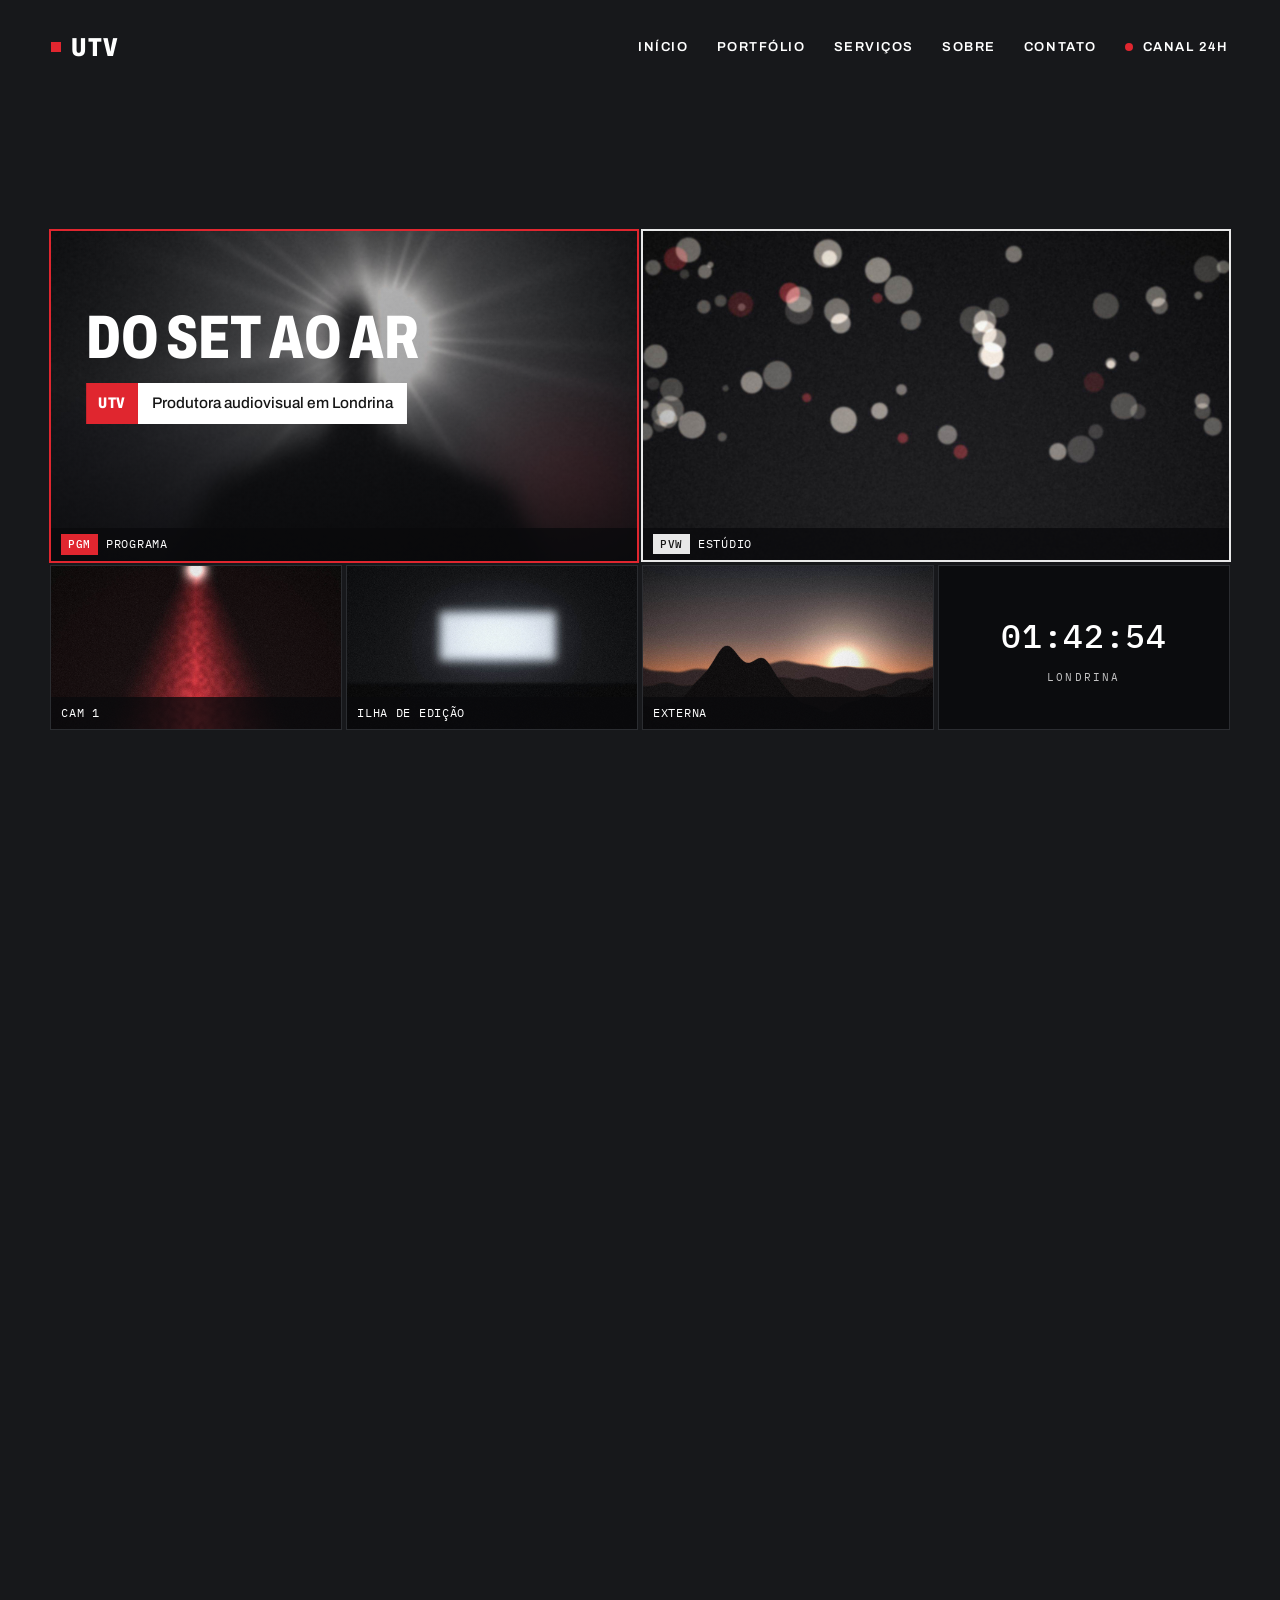
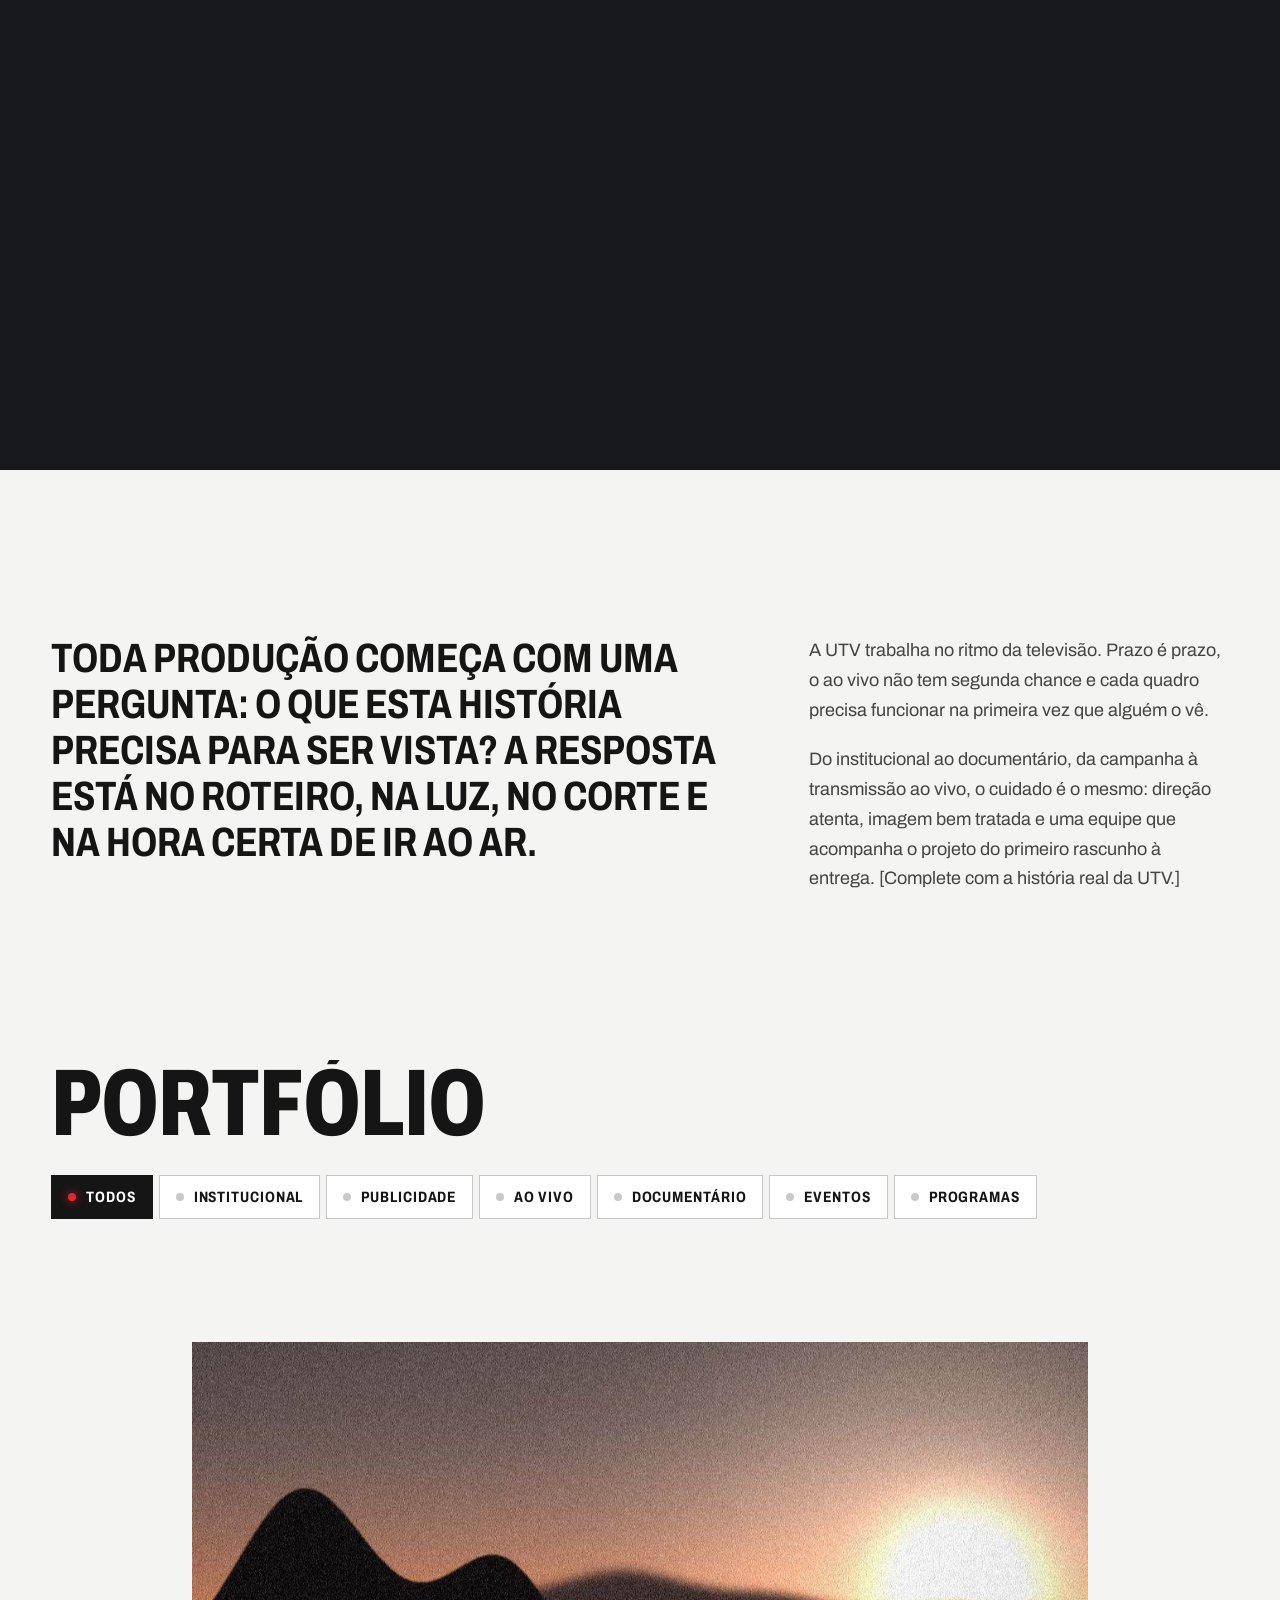
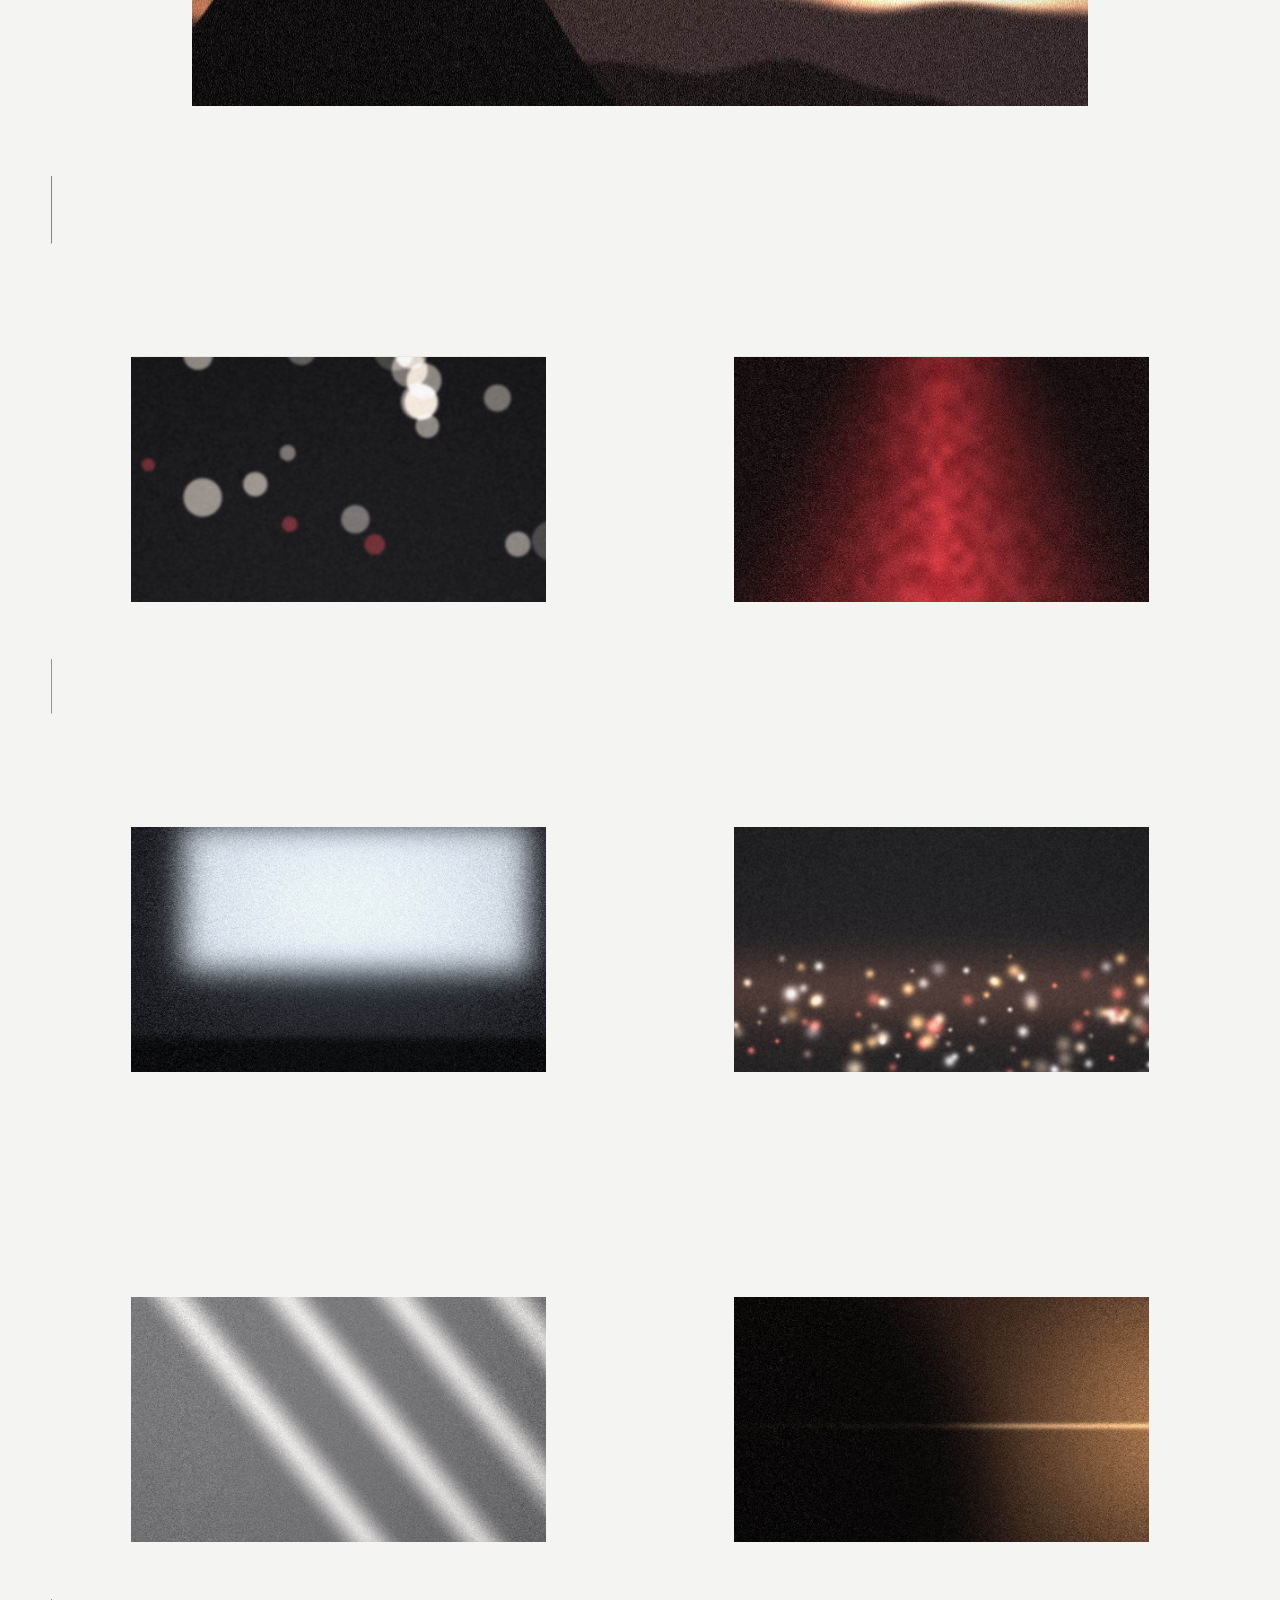
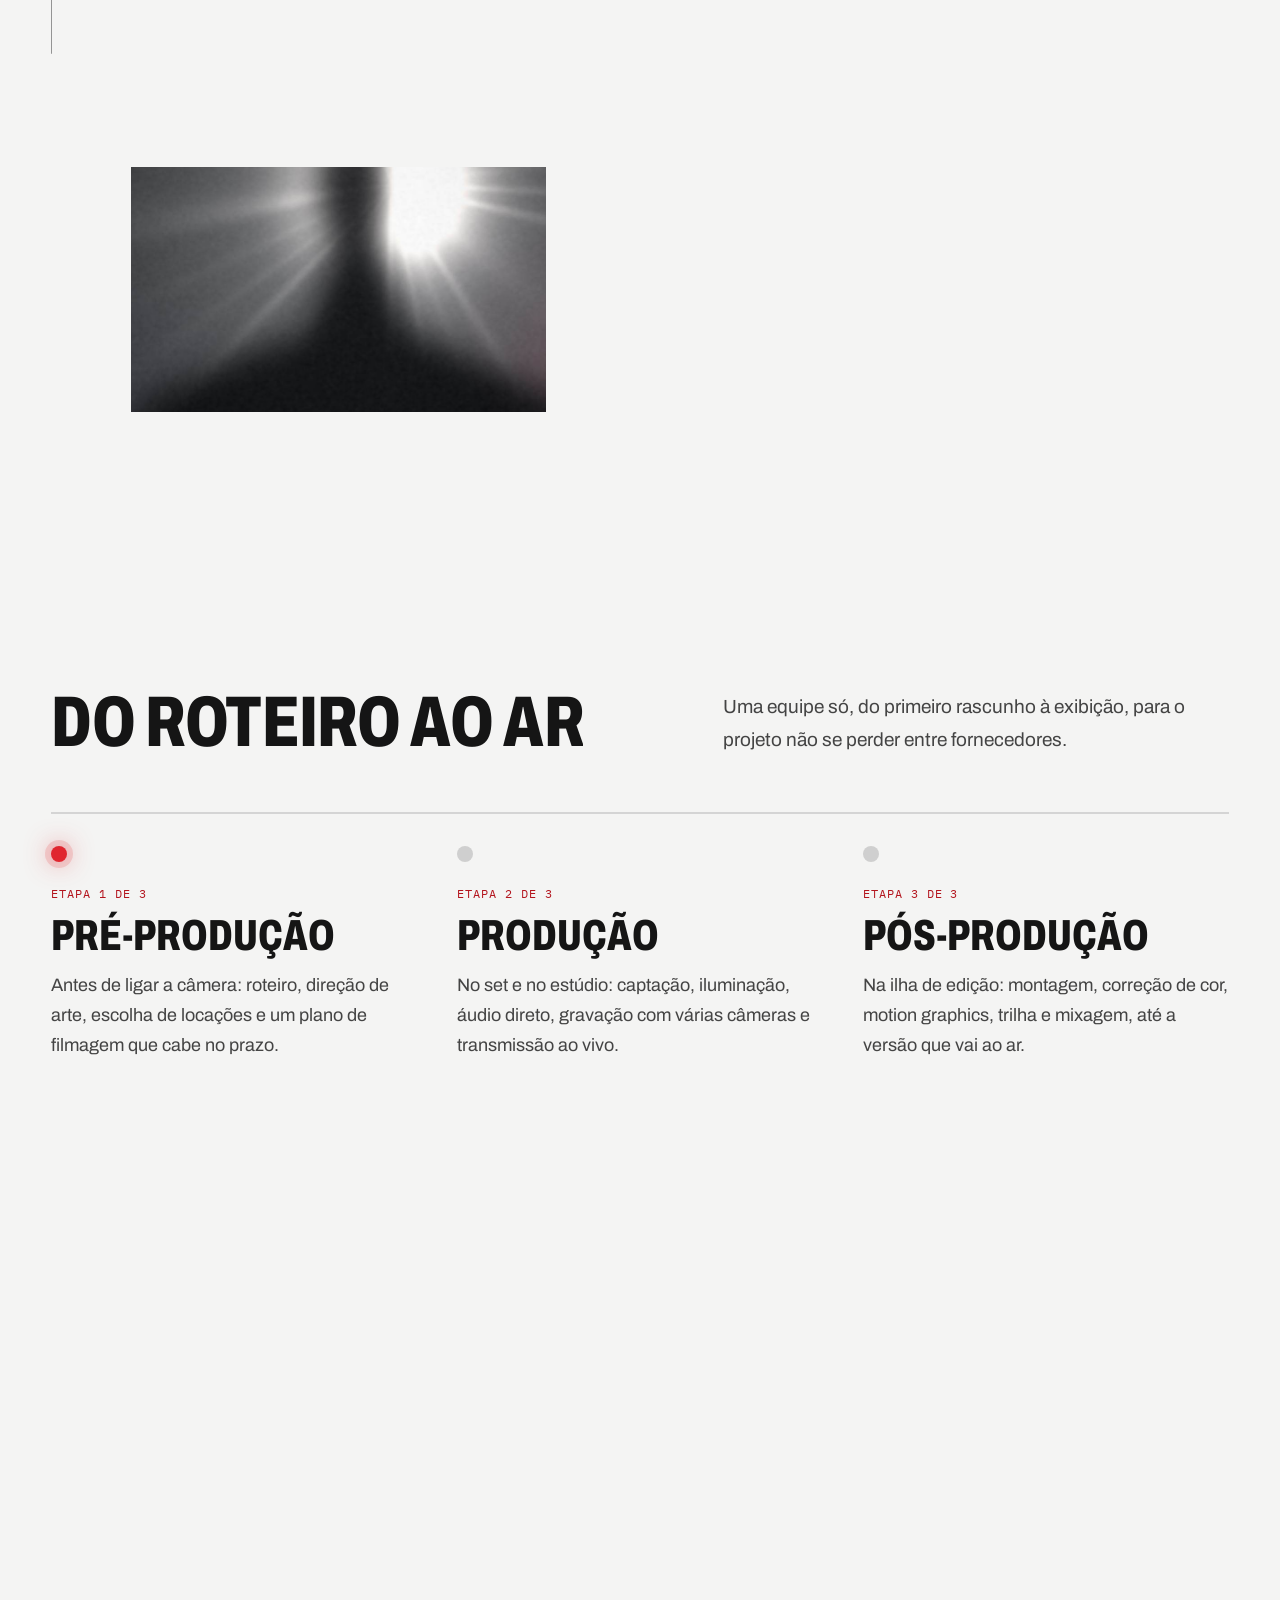
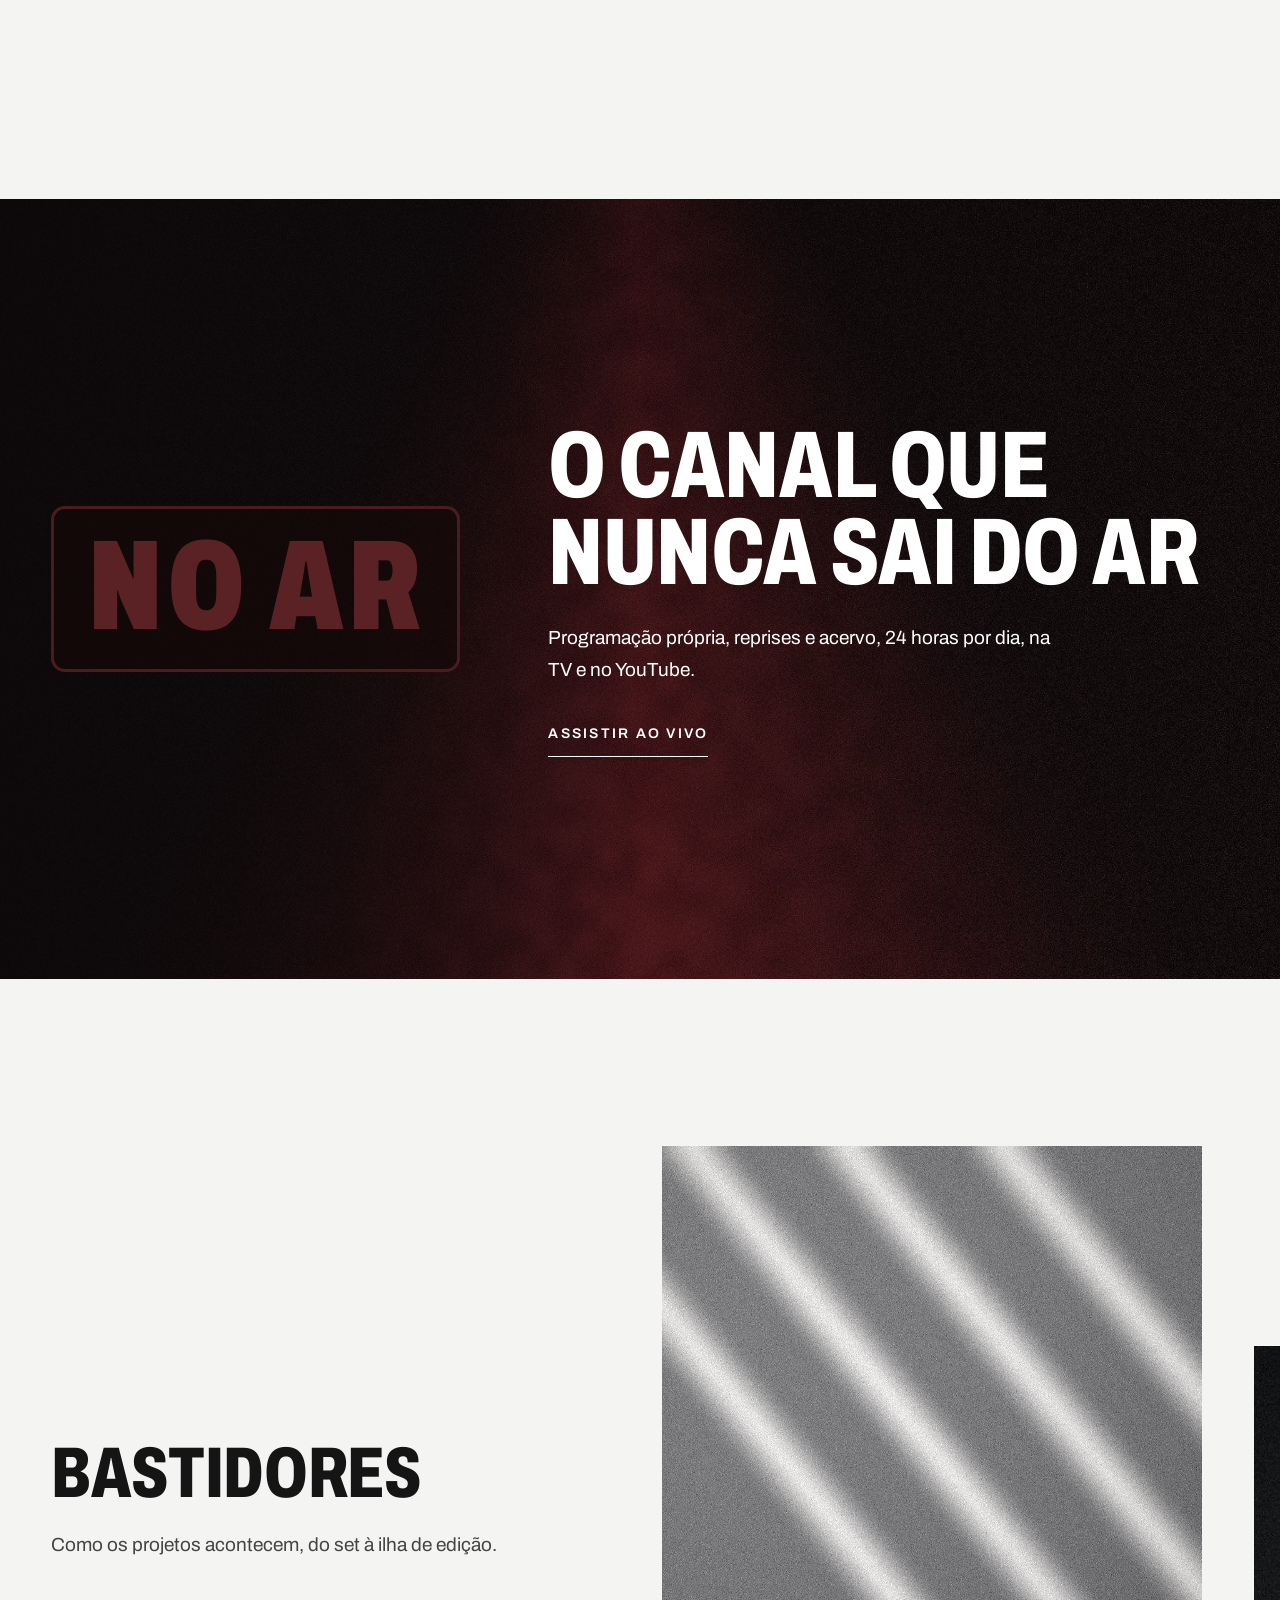
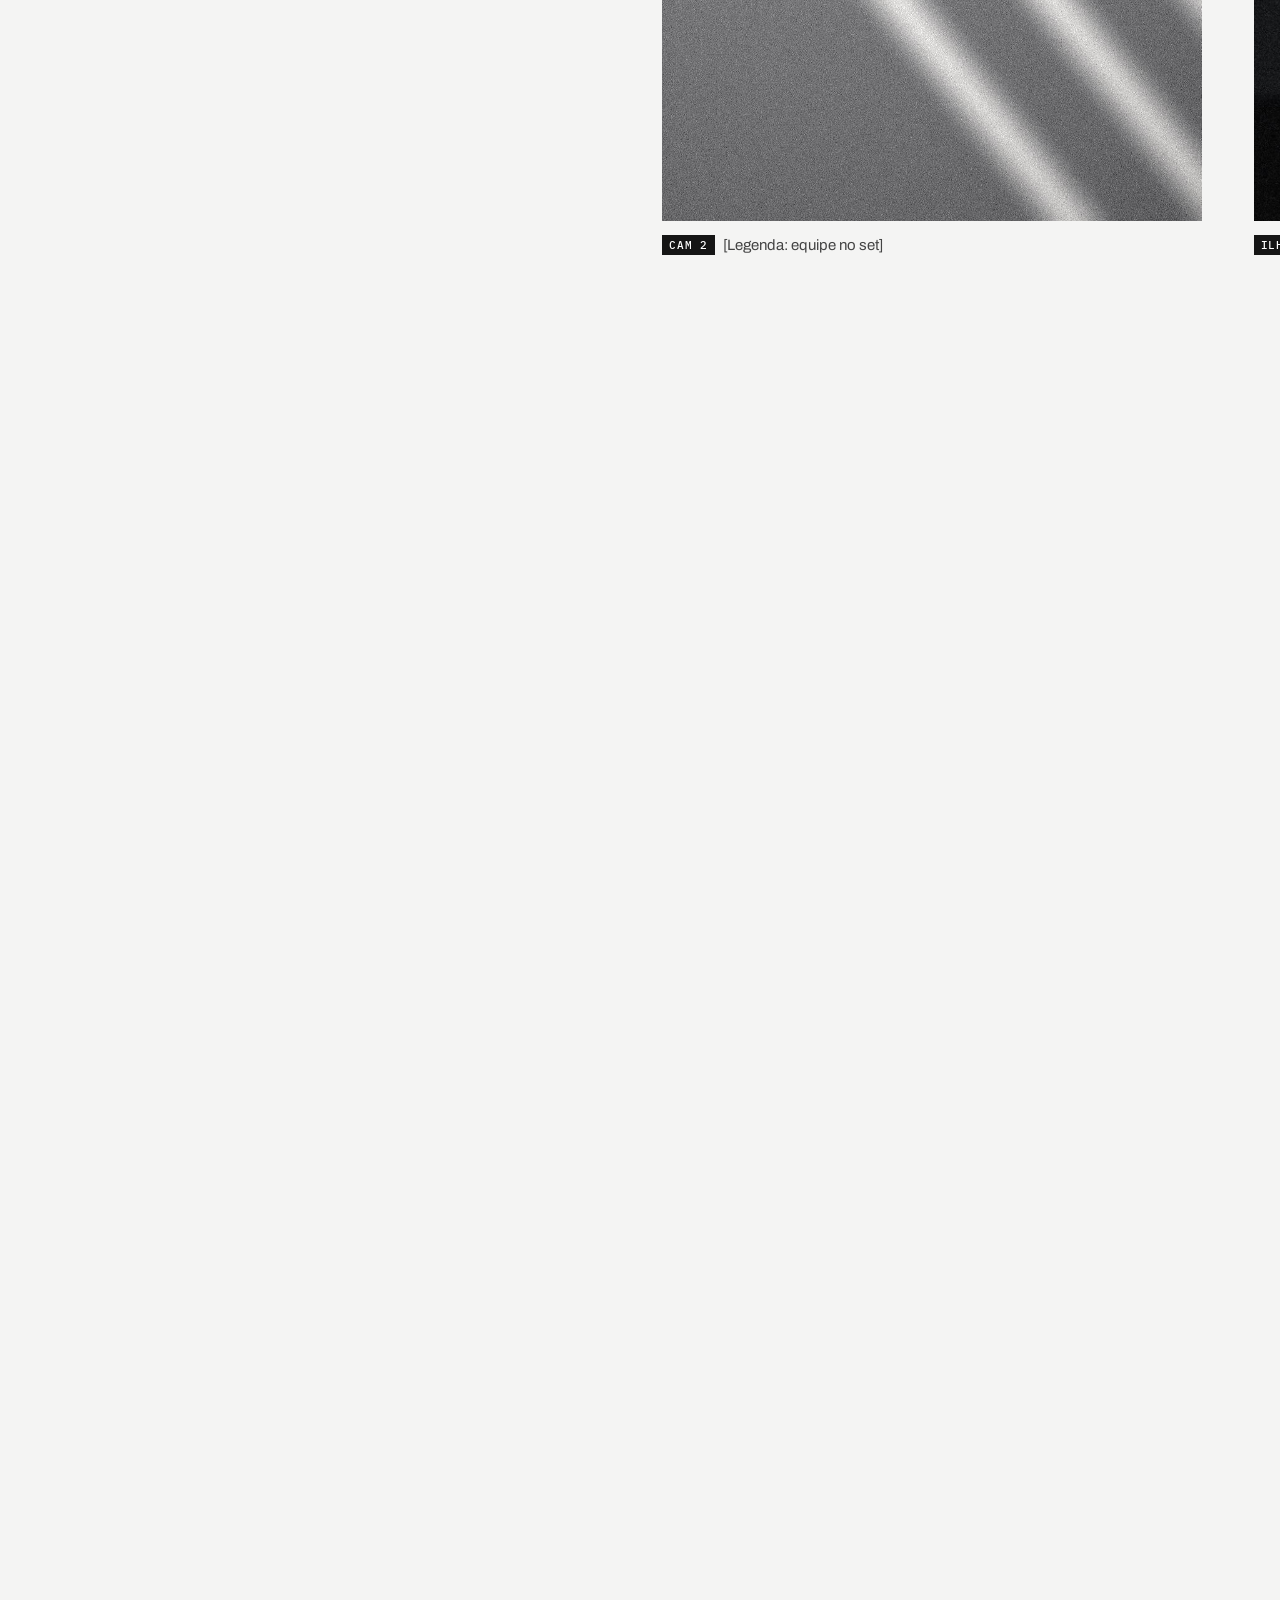
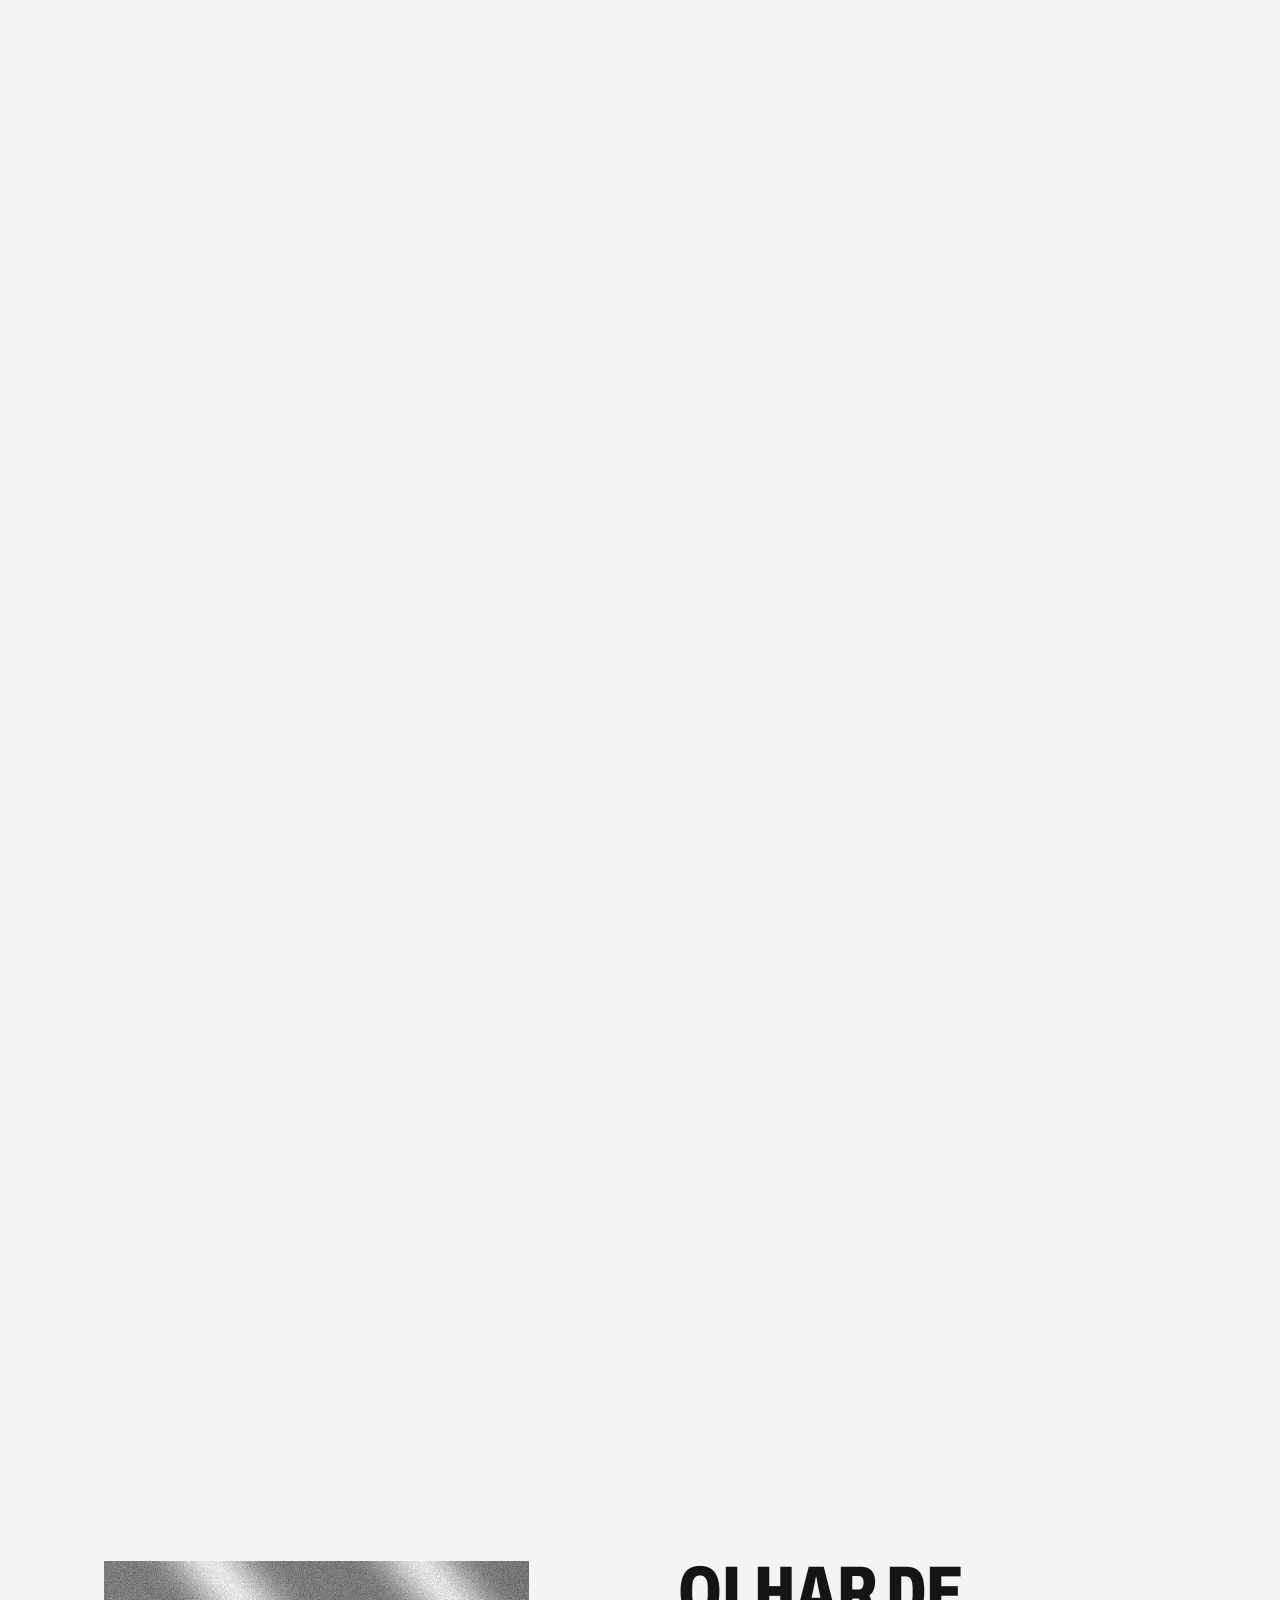
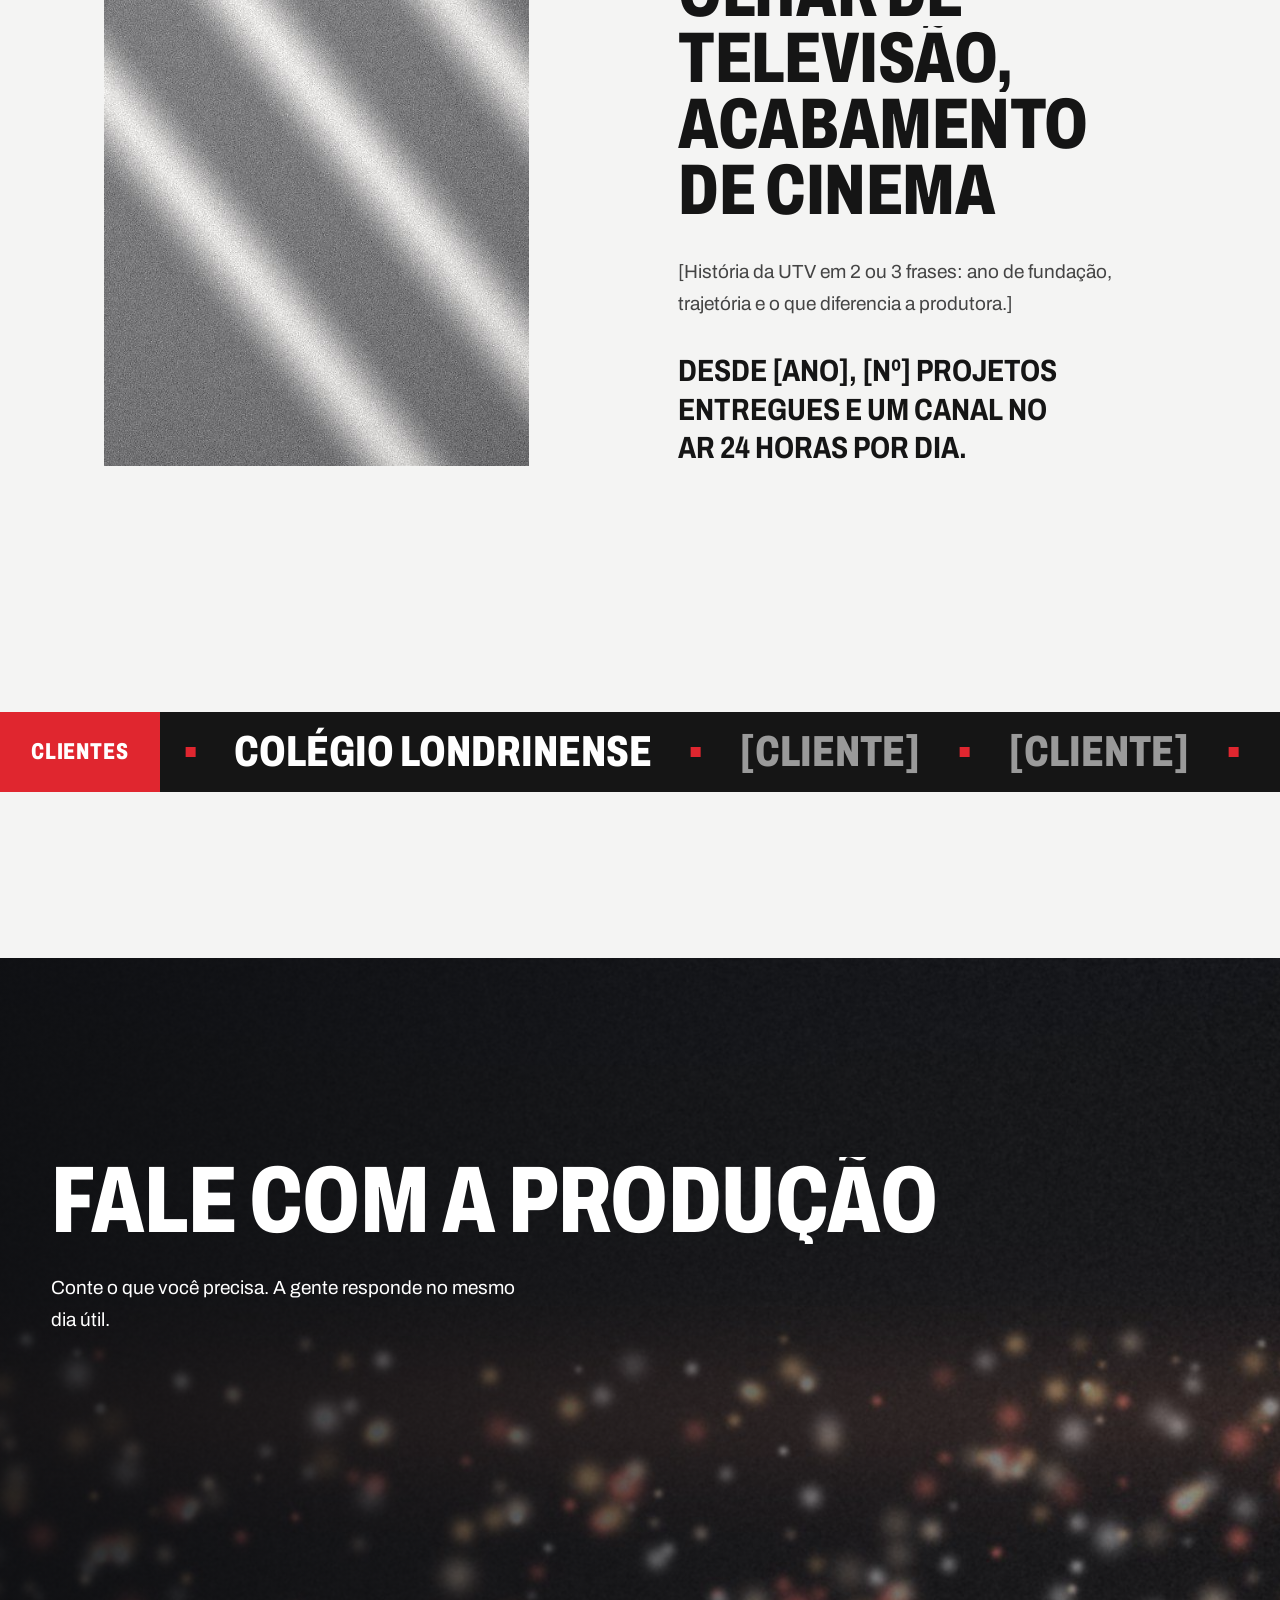
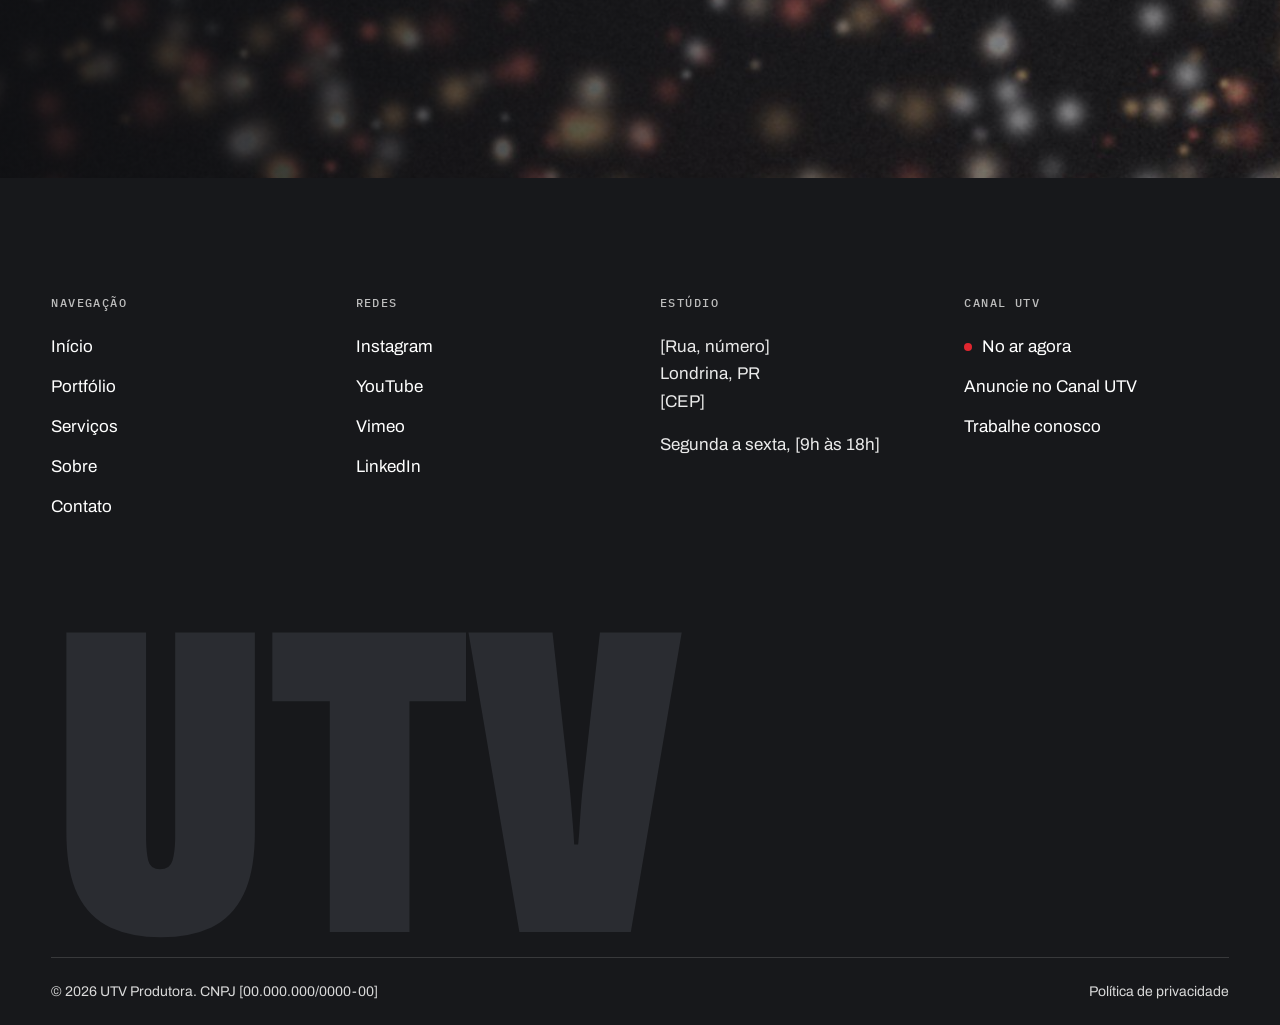
==== index.html @ 8823dee2 "Add files via upload" ====
<!doctype html>
<html lang="pt-BR">
<head>
<meta charset="utf-8">
<meta name="viewport" content="width=device-width, initial-scale=1, viewport-fit=cover">
<title>UTV Produtora</title>
<meta name="claude:viewport-fit-sides" content="cover">
<meta name="description" content="UTV, produtora audiovisual de Londrina com canal próprio no ar 24 horas.">
<link rel="preconnect" href="https://fonts.googleapis.com">
<link rel="preconnect" href="https://fonts.gstatic.com" crossorigin>
<link rel="stylesheet" href="https://fonts.googleapis.com/css2?family=Archivo:wdth,wght@62..125,300..900&amp;family=IBM+Plex+Mono:wght@400;500&amp;display=swap">
<link rel="stylesheet" href="assets/css/site.css">
<script>document.documentElement.classList.add('js')</script>
</head>
<body>

<div class="progress" aria-hidden="true"></div>

<header class="nav">
  <div class="wrap nav__inner">
    <a class="nav__logo" href="#topo" aria-label="UTV, início"><span class="nav__tally"></span>UTV</a>
    <nav class="nav__links" aria-label="Principal">
      <a href="#topo">Início</a>
      <a href="#portfolio">Portfólio</a>
      <a href="#servicos">Serviços</a>
      <a href="#sobre">Sobre</a>
      <a href="#contato">Contato</a>
      <a class="nav__air" href="canal.html"><span class="live-dot"></span>Canal 24h</a>
    </nav>
    <button class="nav__toggle" type="button" aria-expanded="false" aria-controls="menu">Menu</button>
  </div>
</header>

<div class="menu" id="menu" aria-label="Menu">
  <button class="menu__close" type="button">Fechar</button>
  <a href="#topo">Início</a>
  <a href="#portfolio">Portfólio</a>
  <a href="#servicos">Serviços</a>
  <a href="#sobre">Sobre</a>
  <a href="#contato">Contato</a>
  <a href="canal.html">Canal 24h</a>
</div>

<main>

  <!-- Abertura: a tela de multiview da régie. Ao rolar, o PGM ocupa a tela inteira. -->
  <section id="topo" class="mv" data-nav="dark">
    <div class="mv__stage" data-mv-stage>
      <div class="mv__grid" data-mv-grid>
        <figure class="tile tile--pgm" data-pgm>
          <img src="assets/img/contraluz.jpg" alt="">
          <div class="pgm__shade"></div>
          <div class="pgm__content">
            <h1 class="display pgm__title" data-hero-title>Do set ao ar</h1>
            <div class="lt lt--hero" data-hero-lt>
              <b>UTV</b><span>Produtora audiovisual em Londrina</span>
            </div>
            <button class="pgm__play" type="button" data-video="showreel" data-title="Showreel UTV" data-reel-btn>
              <svg viewBox="0 0 24 24" aria-hidden="true"><path d="M7 4v16l13-8z" fill="currentColor"/></svg>
              Assistir ao showreel
            </button>
          </div>
          <figcaption class="umd"><span class="tally tally--pgm">PGM</span>Programa</figcaption>
        </figure>
        <figure class="tile tile--pvw" data-tile>
          <img src="assets/img/estudio.jpg" alt="">
          <figcaption class="umd"><span class="tally tally--pvw">PVW</span>Estúdio</figcaption>
        </figure>
        <figure class="tile" data-tile>
          <img src="assets/img/palco.jpg" alt="">
          <figcaption class="umd">Cam 1</figcaption>
        </figure>
        <figure class="tile" data-tile>
          <img src="assets/img/ilha.jpg" alt="">
          <figcaption class="umd">Ilha de edição</figcaption>
        </figure>
        <figure class="tile tile--hide-sm" data-tile>
          <img src="assets/img/crepusculo.jpg" alt="">
          <figcaption class="umd">Externa</figcaption>
        </figure>
        <div class="tile tile--clock" data-tile>
          <span class="clock__time" data-clock>00:00:00</span>
          <span class="clock__label">Londrina</span>
        </div>
      </div>
    </div>
  </section>

  <section id="manifesto" class="section manifesto" data-nav="light" aria-label="Manifesto">
    <div class="wrap manifesto__grid">
      <p class="manifesto__lead" data-lines>Toda produção começa com uma pergunta: o que esta história precisa para ser vista? A resposta está no roteiro, na luz, no corte e na hora certa de ir ao ar.</p>
      <div class="manifesto__text">
        <p data-fade>A UTV trabalha no ritmo da televisão. Prazo é prazo, o ao vivo não tem segunda chance e cada quadro precisa funcionar na primeira vez que alguém o vê.</p>
        <p data-fade>Do institucional ao documentário, da campanha à transmissão ao vivo, o cuidado é o mesmo: direção atenta, imagem bem tratada e uma equipe que acompanha o projeto do primeiro rascunho à entrega. [Complete com a história real da UTV.]</p>
      </div>
    </div>
  </section>

  <section id="portfolio" class="section" data-nav="light">
    <div class="wrap">
      <div class="head">
        <h2 class="display d-l" data-chars>Portfólio</h2>
        <div class="switcher" role="group" aria-label="Filtrar por categoria" data-filters></div>
      </div>
      <div class="works" data-works></div>
    </div>
  </section>

  <section id="servicos" class="section" data-nav="light">
    <div class="wrap rundown" data-rundown>
      <div class="rundown__head">
        <h2 class="display d-m" data-lines>Do roteiro ao ar</h2>
        <p class="lede">Uma equipe só, do primeiro rascunho à exibição, para o projeto não se perder entre fornecedores.</p>
      </div>
      <div class="rundown__bar" aria-hidden="true"><span data-rundown-fill></span></div>
      <ol class="rundown__steps">
        <li data-step>
          <span class="lamp" aria-hidden="true"></span>
          <span class="step__count">Etapa 1 de 3</span>
          <h3>Pré-produção</h3>
          <p>Antes de ligar a câmera: roteiro, direção de arte, escolha de locações e um plano de filmagem que cabe no prazo.</p>
        </li>
        <li data-step>
          <span class="lamp" aria-hidden="true"></span>
          <span class="step__count">Etapa 2 de 3</span>
          <h3>Produção</h3>
          <p>No set e no estúdio: captação, iluminação, áudio direto, gravação com várias câmeras e transmissão ao vivo.</p>
        </li>
        <li data-step>
          <span class="lamp" aria-hidden="true"></span>
          <span class="step__count">Etapa 3 de 3</span>
          <h3>Pós-produção</h3>
          <p>Na ilha de edição: montagem, correção de cor, motion graphics, trilha e mixagem, até a versão que vai ao ar.</p>
        </li>
      </ol>
    </div>
  </section>

  <section class="scene onair" data-nav="dark" aria-label="Canal UTV">
    <div class="scene__media" data-parallax><img src="assets/img/palco.jpg" alt=""></div>
    <div class="scene__shade"></div>
    <div class="wrap onair__inner">
      <div class="sign is-on" data-sign aria-hidden="true"><span>No ar</span></div>
      <div class="onair__text">
        <h2 class="display d-l" data-lines>O canal que nunca sai do ar</h2>
        <p class="lede" data-fade>Programação própria, reprises e acervo, 24 horas por dia, na TV e no YouTube.</p>
        <a class="cta ul" href="canal.html" data-fade>Assistir ao vivo</a>
      </div>
    </div>
  </section>

  <section class="backstage" data-nav="light" aria-labelledby="bastidores" data-backstage>
    <div class="backstage__viewport">
      <div class="backstage__track" data-backstage-track>
        <div class="backstage__intro">
          <h2 id="bastidores" class="display d-m">Bastidores</h2>
          <p class="lede">Como os projetos acontecem, do set à ilha de edição.</p>
        </div>
        <figure class="shot shot--a"><div class="shot__media"><img src="assets/img/janela.jpg" alt="" data-shot-img></div><figcaption><span class="tally tally--sm">Cam 2</span>[Legenda: equipe no set]</figcaption></figure>
        <figure class="shot shot--b"><div class="shot__media"><img src="assets/img/ilha.jpg" alt="" data-shot-img></div><figcaption><span class="tally tally--sm">Ilha</span>[Legenda: ilha de edição]</figcaption></figure>
        <figure class="shot shot--c"><div class="shot__media"><img src="assets/img/palco.jpg" alt="" data-shot-img></div><figcaption><span class="tally tally--sm">Cam 1</span>[Legenda: estúdio]</figcaption></figure>
        <figure class="shot shot--b"><div class="shot__media"><img src="assets/img/crepusculo.jpg" alt="" data-shot-img></div><figcaption><span class="tally tally--sm">Cam 3</span>[Legenda: externa]</figcaption></figure>
        <figure class="shot shot--a"><div class="shot__media"><img src="assets/img/cidade.jpg" alt="" data-shot-img></div><figcaption><span class="tally tally--sm">Link</span>[Legenda: transmissão ao vivo]</figcaption></figure>
      </div>
    </div>
  </section>

  <section id="sobre" class="section" data-nav="light">
    <div class="wrap about">
      <div class="about__media" data-clip>
        <img src="assets/img/janela.jpg" alt="" data-inner-parallax>
        <small>[Foto de bastidores]</small>
      </div>
      <div class="about__text">
        <h2 class="display d-m" data-lines>Olhar de televisão, acabamento de cinema</h2>
        <p class="lede">[História da UTV em 2 ou 3 frases: ano de fundação, trajetória e o que diferencia a produtora.]</p>
        <p class="about__claim" data-fade>Desde [ano], [nº] projetos entregues e um canal no ar 24 horas por dia.</p>
      </div>
    </div>
  </section>

  <section class="ticker-wrap" data-nav="light" aria-labelledby="clientes">
    <div class="ticker" data-ticker>
      <h2 id="clientes" class="ticker__label">Clientes</h2>
      <div class="ticker__band">
        <ul class="ticker__row" data-ticker-row>
          <li>UniFil</li><li>Colégio Londrinense</li><li class="tbd">[Cliente]</li><li class="tbd">[Cliente]</li><li class="tbd">[Cliente]</li><li class="tbd">[Cliente]</li>
        </ul>
      </div>
    </div>
  </section>

  <section id="contato" class="scene contact" data-nav="dark">
    <div class="scene__media" data-parallax><img src="assets/img/cidade.jpg" alt=""></div>
    <div class="scene__shade"></div>
    <div class="wrap contact__inner">
      <h2 class="display d-l" data-lines>Fale com a produção</h2>
      <p class="lede" data-fade>Conte o que você precisa. A gente responde no mesmo dia útil.</p>
      <div class="lts" data-lts>
        <a class="lt" href="https://wa.me/5543000000000"><b>WhatsApp</b><span>(43) [número]</span></a>
        <a class="lt" href="mailto:contato@utv.com.br"><b>E-mail</b><span>[email@utv.com.br]</span></a>
        <a class="lt" href="https://instagram.com/"><b>Instagram</b><span>@[perfil]</span></a>
      </div>
    </div>
  </section>

</main>

<footer class="footer" data-nav="dark">
  <div class="wrap">
    <div class="footer__cols">
      <div class="footer__col">
        <h2>Navegação</h2>
        <a href="#topo">Início</a><a href="#portfolio">Portfólio</a><a href="#servicos">Serviços</a><a href="#sobre">Sobre</a><a href="#contato">Contato</a>
      </div>
      <div class="footer__col">
        <h2>Redes</h2>
        <a href="https://instagram.com/">Instagram</a><a href="https://www.youtube.com/">YouTube</a><a href="https://vimeo.com/">Vimeo</a><a href="https://www.linkedin.com/">LinkedIn</a>
      </div>
      <div class="footer__col">
        <h2>Estúdio</h2>
        <p>[Rua, número]<br>Londrina, PR<br>[CEP]</p>
        <p>Segunda a sexta, [9h às 18h]</p>
      </div>
      <div class="footer__col">
        <h2>Canal UTV</h2>
        <a class="footer__air" href="canal.html"><span class="live-dot"></span>No ar agora</a>
        <a href="canal.html#onde">Anuncie no Canal UTV</a>
        <a href="#contato">Trabalhe conosco</a>
      </div>
    </div>
    <p class="footer__mark" aria-hidden="true">UTV</p>
    <div class="footer__base">
      <span>© 2026 UTV Produtora. CNPJ [00.000.000/0000-00]</span>
      <a href="#">Política de privacidade</a>
    </div>
  </div>
</footer>

<dialog class="lightbox" data-lightbox aria-labelledby="lightbox-title">
  <div class="lightbox__inner">
    <div class="lightbox__head">
      <h2 class="lightbox__title" id="lightbox-title"></h2>
      <button class="cta ul" type="button" data-close>Fechar</button>
    </div>
    <div class="lightbox__screen" data-screen></div>
  </div>
</dialog>

<script src="assets/vendor/gsap.min.js"></script>
<script src="assets/vendor/ScrollTrigger.min.js"></script>
<script src="assets/vendor/SplitText.min.js"></script>
<script src="assets/vendor/Flip.min.js"></script>
<script src="assets/vendor/lenis.min.js"></script>
<script src="assets/js/conteudo.js"></script>
<script src="assets/js/site.js"></script>
</body>
</html>
---- assets/css/site.css ----
/* UTV Produtora, versão alternativa: "sala de controle"
   Layout: linguagem de TV ao vivo. Abertura em multiview, tarjas de nome, luz de "no ar",
   letreiro de clientes. Cenas escuras de régie alternadas com páginas claras.
   Tipografia: Archivo condensada para títulos e tarjas, Archivo normal para texto,
   IBM Plex Mono só para timecode, relógio e rótulos de monitor.
   Para trocar a paleta, mude só as variáveis abaixo. */
:root {
  --paper: #F4F4F3;
  --white: #FFFFFF;
  --ink: #151515;
  --stone: #444444;
  --line: #D4D4D4;
  --console: #17181B;
  --bezel: #2B2D31;
  --red: #E0262F;
  --red-text: #B3141D;
  --on-dark: #FFFFFF;

  --sans: 'Archivo', 'Helvetica Neue', Arial, system-ui, sans-serif;
  --mono: 'IBM Plex Mono', ui-monospace, Menlo, Consolas, monospace;

  --gutter: max(20px, 4vw);
  --ease: cubic-bezier(.2, .7, .1, 1);
  color-scheme: light;
}

*, *::before, *::after { box-sizing: border-box; }
html { -webkit-font-smoothing: antialiased; -moz-osx-font-smoothing: grayscale; }
html.lenis, html.lenis body { height: auto; }
.lenis.lenis-smooth { scroll-behavior: auto !important; }
.lenis.lenis-stopped { overflow: hidden; }
html, body, * { scrollbar-width: none; -ms-overflow-style: none; }
html::-webkit-scrollbar, body::-webkit-scrollbar, *::-webkit-scrollbar { display: none; width: 0; height: 0; }
body {
  margin: 0; background: var(--paper); color: var(--ink);
  font-family: var(--sans); font-size: 18px; font-weight: 400; line-height: 1.65;
  overflow-x: hidden;
}
img { display: block; max-width: 100%; }
a { color: inherit; text-decoration: none; }
button { font: inherit; color: inherit; }
h1, h2, h3 { text-wrap: balance; }
p { text-wrap: pretty; }
:focus-visible { outline: 2px solid var(--red); outline-offset: 4px; }

.wrap {
  width: 100%; max-width: 1360px; margin-inline: auto;
  padding-left: max(var(--gutter), env(safe-area-inset-left, 0px));
  padding-right: max(var(--gutter), env(safe-area-inset-right, 0px));
}
.section { padding-block: clamp(112px, 13vw, 200px) 0; }

/* Tipografia */
.display {
  margin: 0; font-family: var(--sans); font-stretch: 72%; font-weight: 800;
  line-height: .92; letter-spacing: -.005em; text-transform: uppercase;
}
.d-xl { font-size: clamp(56px, 9vw, 150px); }
.d-l { font-size: clamp(48px, 7.4vw, 120px); }
.d-m { font-size: clamp(42px, 5.6vw, 92px); }
.lede { margin: 0; max-width: 46ch; font-size: 19px; line-height: 1.7; color: var(--stone); }
.scene .lede, .mv .lede { color: #FFFFFF; }
.ul { background-image: linear-gradient(currentColor, currentColor); background-repeat: no-repeat; background-position: 0 100%; background-size: 100% 1px; transition: background-size .6s var(--ease); padding-bottom: 3px; }
.ul:hover { background-size: 0 1px; background-position: 100% 100%; }
.cta {
  display: inline-flex; align-items: center; gap: 12px; min-height: 44px; align-self: flex-start;
  border: 0; background-color: transparent; cursor: pointer;
  font-size: 14px; font-weight: 600; letter-spacing: .16em; text-transform: uppercase;
}
.live-dot { width: 8px; height: 8px; border-radius: 50%; background: var(--red); flex: none; animation: pulse 1.6s ease-in-out infinite; }
@keyframes pulse { 50% { opacity: .3; } }

/* Tally: etiqueta de monitor (PGM, PVW, câmera) */
.tally {
  display: inline-flex; align-items: center; padding: 2px 7px; margin-right: 8px;
  font-family: var(--mono); font-size: 11px; font-weight: 500; letter-spacing: .06em; text-transform: uppercase; line-height: 1.5;
}
.tally--pgm { background: var(--red); color: #FFFFFF; }
.tally--pvw { background: #E8E8E8; color: #151515; }
.tally--sm { background: var(--ink); color: #FFFFFF; }

/* Tarja de nome (lower third) */
.lt { display: inline-flex; align-items: stretch; max-width: 100%; }
.lt b {
  display: flex; align-items: center; padding: 10px 16px; background: var(--red); color: #FFFFFF;
  font-stretch: 75%; font-weight: 800; font-size: 18px; letter-spacing: .04em; text-transform: uppercase;
}
.lt span { display: flex; align-items: center; padding: 10px 18px; background: #FFFFFF; color: var(--ink); font-weight: 500; font-size: 17px; min-width: 0; overflow-wrap: anywhere; }

/* Barra de progresso */
.progress { position: fixed; top: 0; left: 0; right: 0; z-index: 50; height: 2px; background: var(--red); transform-origin: 0 50%; transform: scaleX(0); }

/* Navegação */
.nav { position: fixed; top: 0; left: 0; right: 0; z-index: 40; color: var(--on-dark); transition: transform .7s var(--ease), color .35s ease; }
.nav.is-hidden { transform: translateY(-110%); }
.nav.on-light { color: var(--ink); }
.nav::before {
  content: ""; position: absolute; inset: 0; pointer-events: none; opacity: 0;
  background: rgba(23, 24, 27, .62);
  -webkit-backdrop-filter: blur(18px) saturate(140%); backdrop-filter: blur(18px) saturate(140%);
  border-bottom: 1px solid rgba(255, 255, 255, .1);
  transition: opacity .45s ease, background-color .35s ease, border-color .35s ease;
}
.nav.is-scrolled::before { opacity: 1; }
.nav.on-light::before { background: rgba(244, 244, 243, .8); border-bottom-color: rgba(21, 21, 21, .08); }
@supports not ((backdrop-filter: blur(1px)) or (-webkit-backdrop-filter: blur(1px))) {
  .nav::before { background: rgba(23, 24, 27, .94); }
  .nav.on-light::before { background: rgba(244, 244, 243, .97); }
}
.nav__inner { position: relative; display: flex; align-items: center; justify-content: space-between; gap: 12px 32px; padding-top: calc(16px + env(safe-area-inset-top, 0px)); padding-bottom: 16px; }
.nav__logo { display: inline-flex; align-items: center; gap: 10px; padding: 10px 0; font-stretch: 75%; font-weight: 800; font-size: 26px; letter-spacing: .06em; }
.nav__tally { width: 10px; height: 10px; background: var(--red); }
.nav__links { display: flex; align-items: center; gap: 0 28px; font-size: 13px; font-weight: 600; letter-spacing: .12em; text-transform: uppercase; }
.nav__links a { display: inline-flex; align-items: center; gap: 10px; padding: 14px 0; }
.nav__links a[aria-current="page"] { background-image: linear-gradient(currentColor, currentColor); background-repeat: no-repeat; background-position: 0 calc(100% - 10px); background-size: 100% 1px; }
.nav__toggle { display: none; min-height: 44px; padding: 0; border: 0; background: none; cursor: pointer; font-size: 13px; font-weight: 600; letter-spacing: .14em; text-transform: uppercase; }
.menu {
  position: fixed; inset: 0; z-index: 45; background: var(--console); color: var(--on-dark);
  display: flex; flex-direction: column; justify-content: center; gap: 4px;
  padding: 96px max(var(--gutter), env(safe-area-inset-left, 0px)) 48px;
  visibility: hidden; clip-path: inset(0 0 100% 0); transition: clip-path .8s var(--ease), visibility 0s .8s;
}
.menu.is-open { visibility: visible; clip-path: inset(0 0 0 0); transition: clip-path .8s var(--ease), visibility 0s; }
.menu a { font-stretch: 72%; font-weight: 800; font-size: clamp(40px, 12vw, 72px); line-height: 1.1; text-transform: uppercase; opacity: 0; transform: translateY(30px); transition: opacity .6s ease, transform .8s var(--ease); }
.menu.is-open a { opacity: 1; transform: none; }
.menu.is-open a:nth-of-type(2) { transition-delay: .05s; } .menu.is-open a:nth-of-type(3) { transition-delay: .1s; }
.menu.is-open a:nth-of-type(4) { transition-delay: .15s; } .menu.is-open a:nth-of-type(5) { transition-delay: .2s; }
.menu.is-open a:nth-of-type(6) { transition-delay: .25s; }
.menu__close { position: absolute; top: calc(16px + env(safe-area-inset-top, 0px)); right: max(var(--gutter), env(safe-area-inset-right, 0px)); min-height: 44px; border: 0; background: none; cursor: pointer; font-size: 13px; font-weight: 600; letter-spacing: .14em; text-transform: uppercase; }
@media (max-width: 900px) { .nav__links { display: none; } .nav__toggle { display: inline-flex; align-items: center; } }

/* Multiview da abertura */
.mv { position: relative; background: var(--console); color: var(--on-dark); }
.mv__stage {
  position: relative; height: max(620px, 100svh); overflow: hidden;
  display: flex; align-items: center; justify-content: center;
  padding: calc(88px + env(safe-area-inset-top, 0px)) max(var(--gutter), env(safe-area-inset-right, 0px)) 28px max(var(--gutter), env(safe-area-inset-left, 0px));
}
.mv__grid {
  position: relative; width: min(100%, 1400px, calc((max(620px, 100svh) - 130px) * 2.3));
  display: grid; grid-template-columns: repeat(4, minmax(0, 1fr)); gap: 6px; transform-origin: 0 0;
}
.tile { position: relative; margin: 0; aspect-ratio: 16 / 9; overflow: hidden; background: #0E0F11; outline: 1px solid var(--bezel); }
.tile img { position: absolute; inset: 0; width: 100%; height: 100%; object-fit: cover; }
.tile--pgm, .tile--pvw { grid-column: span 2; }
.tile--pgm { outline: 2px solid var(--red); z-index: 1; container-type: inline-size; }
.tile--pvw { outline: 2px solid #E8E8E8; }
.umd {
  position: absolute; left: 0; right: 0; bottom: 0; z-index: 2; display: flex; align-items: center;
  padding: 6px 10px; background: rgba(10, 10, 12, .78); color: #FFFFFF;
  font-family: var(--mono); font-size: 12px; letter-spacing: .06em; text-transform: uppercase;
}
.tile--clock { display: flex; flex-direction: column; align-items: center; justify-content: center; gap: 4px; background: #0B0C0E; }
.clock__time { font-family: var(--mono); font-weight: 500; font-size: clamp(20px, 2.6vw, 42px); font-variant-numeric: tabular-nums; letter-spacing: .02em; }
.clock__label { font-family: var(--mono); font-size: 11px; letter-spacing: .2em; text-transform: uppercase; color: #C4C4C4; }
.pgm__shade { position: absolute; inset: 0; background: linear-gradient(0deg, rgba(10,10,12,.82) 0%, rgba(10,10,12,.35) 55%, rgba(10,10,12,.25) 100%); }
.pgm__content { position: absolute; inset: 0; z-index: 1; display: flex; flex-direction: column; justify-content: flex-end; align-items: flex-start; gap: 16px; padding: 6% 6% 13%; }
/* O título acompanha a largura do monitor PGM: fica sempre numa linha e cabe mesmo depois do zoom */
.pgm__title { font-size: clamp(32px, 5.4vw, 92px); font-size: 10.5cqw; white-space: nowrap; }
.lt--hero b { font-size: clamp(13px, 1.2vw, 18px); padding: 8px 12px; }
.lt--hero span { font-size: clamp(13px, 1.2vw, 17px); padding: 8px 14px; }
.pgm__play {
  display: inline-flex; align-items: center; gap: 10px; min-height: 44px; padding: 0 0 2px; border: 0; background: none; cursor: pointer; color: #FFFFFF;
  font-size: clamp(11px, 1vw, 14px); font-weight: 600; letter-spacing: .16em; text-transform: uppercase; border-bottom: 1px solid rgba(255,255,255,.7);
}
.pgm__play svg { width: 11px; height: 11px; }
@media (max-width: 760px) {
  .mv__stage { height: auto; min-height: 560px; padding-top: calc(84px + env(safe-area-inset-top, 0px)); padding-bottom: 24px; }
  .mv__grid { width: 100%; grid-template-columns: repeat(2, minmax(0, 1fr)); gap: 4px; }
  .tile--pvw { grid-column: span 1; }
  .tile--hide-sm { display: none; }
  .umd { font-size: 10px; padding: 4px 6px; }
  .pgm__content { padding: 6% 6% 16%; gap: 10px; }
}

/* Manifesto */
.manifesto__grid { display: flex; flex-wrap: wrap; gap: 40px 80px; align-items: flex-start; }
.manifesto__lead { flex: 1 1 520px; max-width: 760px; margin: 0; font-stretch: 78%; font-weight: 700; font-size: clamp(28px, 3.2vw, 48px); line-height: 1.12; text-transform: uppercase; }
.manifesto__text { flex: 1 1 320px; max-width: 420px; display: flex; flex-direction: column; gap: 20px; }
.manifesto__text p { margin: 0; color: var(--stone); }

/* Portfólio: mesa de corte */
.head { display: flex; flex-wrap: wrap; justify-content: space-between; align-items: flex-end; gap: 28px 40px; margin-bottom: 52px; }
.switcher { display: flex; flex-wrap: wrap; gap: 6px; }
.switcher button {
  display: inline-flex; align-items: center; gap: 10px; min-height: 44px; padding: 0 16px; cursor: pointer;
  border: 1px solid #C9C9C9; background: var(--white); color: var(--ink);
  font-stretch: 80%; font-size: 15px; font-weight: 700; letter-spacing: .06em; text-transform: uppercase;
  transition: background-color .25s ease, color .25s ease, border-color .25s ease;
}
.switcher button::before { content: ""; width: 8px; height: 8px; border-radius: 50%; background: #C9C9C9; transition: background-color .25s ease, box-shadow .25s ease; }
.switcher button:hover { border-color: var(--ink); }
.switcher button[aria-pressed="true"] { background: var(--ink); color: #FFFFFF; border-color: var(--ink); }
.switcher button[aria-pressed="true"]::before { background: var(--red); box-shadow: 0 0 10px rgba(224, 38, 47, .9); }
.works { display: grid; grid-template-columns: repeat(2, minmax(0, 1fr)); gap: 56px 28px; }
.work { display: flex; flex-direction: column; padding: 0; border: 0; background: none; text-align: left; cursor: pointer; min-width: 0; }
.work[hidden] { display: none !important; }
.work__media { position: relative; display: block; width: 100%; aspect-ratio: 16 / 10; overflow: hidden; background: var(--console); }
.work__media img { position: absolute; inset: 0; width: 100%; height: 100%; object-fit: cover; }
.work__media::after {
  content: "PGM"; position: absolute; top: 12px; left: 12px; z-index: 1; padding: 2px 7px; background: var(--red); color: #FFFFFF;
  font-family: var(--mono); font-size: 11px; letter-spacing: .06em; opacity: 0; transition: opacity .3s ease;
}
.work__media::before { content: ""; position: absolute; inset: 0; z-index: 1; border: 3px solid var(--red); opacity: 0; transition: opacity .3s ease; }
.work:hover .work__media::before, .work:hover .work__media::after, .work:focus-visible .work__media::before, .work:focus-visible .work__media::after { opacity: 1; }
.work__umd { display: flex; justify-content: space-between; align-items: baseline; gap: 16px; padding: 14px 16px; background: var(--console); color: #FFFFFF; }
.work__title { font-stretch: 75%; font-weight: 800; font-size: clamp(20px, 1.9vw, 26px); line-height: 1.1; text-transform: uppercase; }
.work__info { font-family: var(--mono); font-size: 12px; color: #C9C9C9; white-space: nowrap; }
.work.is-feature { grid-column: 1 / -1; }
.work.is-feature .work__media { aspect-ratio: 21 / 9; min-height: 320px; }
.work.is-feature .work__title { font-size: clamp(26px, 2.8vw, 40px); }
@media (max-width: 760px) {
  .works { grid-template-columns: minmax(0, 1fr); gap: 40px; }
  .work__umd { flex-direction: column; gap: 4px; }
  .work__info { white-space: normal; }
}

/* Serviços: espelho com luz de etapa */
.rundown__head { display: flex; flex-wrap: wrap; justify-content: space-between; align-items: flex-end; gap: 24px 48px; }
.rundown__bar { position: relative; height: 2px; margin-top: 56px; background: var(--line); }
.rundown__bar span { position: absolute; inset: 0; background: var(--red); transform-origin: 0 50%; transform: scaleX(0); }
.rundown__steps { list-style: none; margin: 0; padding: 0; display: grid; grid-template-columns: repeat(3, minmax(0, 1fr)); gap: 40px; }
.rundown__steps li { padding-top: 32px; min-width: 0; }
.lamp { display: block; width: 16px; height: 16px; margin-bottom: 22px; border-radius: 50%; background: #CFCFCF; transition: background-color .35s ease, box-shadow .35s ease; }
.rundown__steps li.is-live .lamp, .no-motion .lamp { background: var(--red); box-shadow: 0 0 0 6px rgba(224, 38, 47, .16), 0 0 26px rgba(224, 38, 47, .7); }
.step__count { display: block; margin-bottom: 10px; font-family: var(--mono); font-size: 12px; letter-spacing: .08em; text-transform: uppercase; color: var(--red-text); }
.rundown__steps h3 { margin: 0 0 14px; font-stretch: 72%; font-weight: 800; font-size: clamp(34px, 3.4vw, 54px); line-height: 1; text-transform: uppercase; }
.rundown__steps p { margin: 0; color: var(--stone); }
@media (max-width: 860px) { .rundown__steps { grid-template-columns: minmax(0, 1fr); gap: 8px; } }

/* Cenas escuras */
.scene { position: relative; overflow: hidden; background: var(--console); color: var(--on-dark); }
.scene__media { position: absolute; inset: -12% 0; }
.scene__media img { width: 100%; height: 100%; object-fit: cover; }
.scene__shade { position: absolute; inset: 0; pointer-events: none; }

/* Luz de "no ar" */
.onair { min-height: 780px; margin-top: clamp(136px, 14vw, 220px); display: flex; align-items: center; }
.onair .scene__shade { background: linear-gradient(90deg, rgba(12,8,9,.9) 0%, rgba(12,8,9,.7) 55%, rgba(12,8,9,.45) 100%); }
.onair__inner { position: relative; z-index: 2; display: flex; flex-wrap: wrap; align-items: center; gap: 48px 88px; padding-block: 120px; }
.onair__text { flex: 1 1 420px; display: flex; flex-direction: column; gap: 26px; min-width: 0; }
.sign {
  flex: none; display: inline-flex; padding: 14px 34px 18px; border-radius: 14px;
  border: 3px solid #4A1C1F; background: rgba(20, 8, 9, .65); color: #5A2225;
  font-stretch: 70%; font-weight: 900; font-size: clamp(64px, 10vw, 156px); line-height: 1; letter-spacing: .03em; text-transform: uppercase;
  transition: color .2s ease, border-color .2s ease, box-shadow .2s ease, text-shadow .2s ease;
}
.sign.is-on {
  color: #FF4148; border-color: #FF4148;
  text-shadow: 0 0 18px rgba(255, 65, 72, .85), 0 0 52px rgba(255, 65, 72, .5);
  box-shadow: 0 0 34px rgba(255, 65, 72, .4), inset 0 0 34px rgba(255, 65, 72, .25);
}

/* Bastidores (rolagem horizontal) */
.backstage { padding-block: clamp(120px, 13vw, 200px) 0; }
.backstage__viewport { overflow-x: auto; }
.backstage.is-pinned .backstage__viewport { overflow: hidden; }
.backstage__track { display: flex; align-items: flex-end; gap: clamp(28px, 4vw, 56px); width: max-content; padding-left: max(var(--gutter), env(safe-area-inset-left, 0px)); padding-right: max(var(--gutter), env(safe-area-inset-right, 0px)); }
.backstage__intro { width: min(86vw, 560px); display: flex; flex-direction: column; gap: 22px; align-self: center; }
.shot { margin: 0; display: flex; flex-direction: column; gap: 12px; }
.shot__media { position: relative; overflow: hidden; background: var(--console); }
.shot__media img { width: 120%; max-width: none; height: 100%; object-fit: cover; margin-left: -10%; }
.shot figcaption { display: flex; align-items: center; font-size: 15px; color: var(--stone); }
.shot--a .shot__media { width: min(82vw, 540px); aspect-ratio: 4 / 5; }
.shot--b .shot__media { width: min(86vw, 760px); aspect-ratio: 16 / 10; }
.shot--c .shot__media { width: min(70vw, 420px); aspect-ratio: 3 / 4; }

/* Sobre */
.about { display: flex; flex-wrap: wrap; gap: 56px 96px; align-items: center; }
.about__media { flex: 1 1 420px; position: relative; aspect-ratio: 4 / 5; max-height: 760px; max-width: 100%; overflow: hidden; background: var(--console); }
.about__media img { position: absolute; left: 0; top: -10%; width: 100%; height: 120%; object-fit: cover; }
.about__media small { position: absolute; left: 16px; bottom: 14px; padding: 2px 7px; background: rgba(10,10,12,.78); color: #FFFFFF; font-family: var(--mono); font-size: 12px; }
.about__text { flex: 1 1 440px; display: flex; flex-direction: column; gap: 32px; min-width: 0; }
.about__claim { margin: 0; max-width: 26ch; font-stretch: 80%; font-weight: 700; font-size: clamp(24px, 2.4vw, 34px); line-height: 1.25; text-transform: uppercase; }

/* Clientes: faixa de telejornal */
.ticker-wrap { padding-block: clamp(120px, 13vw, 200px); overflow: hidden; }
.ticker { display: flex; align-items: stretch; }
.ticker__label { position: relative; z-index: 1; flex: none; margin: 0; display: flex; align-items: center; padding: 0 clamp(16px, 2.4vw, 32px); background: var(--red); color: #FFFFFF; font-stretch: 72%; font-weight: 800; font-size: clamp(18px, 1.8vw, 26px); letter-spacing: .04em; text-transform: uppercase; }
.ticker__band { flex: 1 1 auto; min-width: 0; overflow: hidden; background: var(--ink); color: #FFFFFF; }
.ticker__row { display: flex; flex-wrap: wrap; margin: 0; padding: 16px 0; list-style: none; }
.is-moving .ticker__row { flex-wrap: nowrap; width: max-content; }
.ticker__row li { display: flex; align-items: center; white-space: nowrap; font-stretch: 72%; font-weight: 800; font-size: clamp(28px, 3.4vw, 52px); line-height: 1.1; text-transform: uppercase; }
.ticker__row li::after { content: ""; width: 10px; height: 10px; margin: 0 clamp(24px, 3vw, 44px); background: var(--red); }
.ticker__row .tbd { color: #9A9A9A; }

/* Contato com tarjas */
.contact { min-height: 820px; display: flex; align-items: center; }
.contact .scene__media img { object-position: 50% 80%; }
.contact .scene__shade { background: linear-gradient(90deg, rgba(14,15,18,.88) 0%, rgba(14,15,18,.6) 60%, rgba(14,15,18,.4) 100%); }
.contact__inner { position: relative; z-index: 2; display: flex; flex-direction: column; gap: 28px; padding-block: 140px 120px; }
.lts { display: flex; flex-direction: column; align-items: flex-start; gap: 14px; margin-top: 16px; }
.lts .lt b { width: 150px; font-size: 18px; padding: 14px 18px; }
.lts .lt span { font-size: clamp(17px, 1.7vw, 22px); padding: 14px 22px; transition: background-color .3s ease, padding .4s var(--ease); }
.lts a.lt:hover span { background: #ECECEC; padding-right: 34px; }
@media (max-width: 520px) { .lts .lt b { width: 110px; font-size: 15px; } }

/* Rodapé */
.footer { background: var(--console); color: var(--on-dark); padding-top: clamp(80px, 9vw, 120px); overflow: hidden; }
.footer__cols { display: grid; grid-template-columns: repeat(auto-fit, minmax(min(100%, 200px), 1fr)); gap: 40px; }
.footer__col { display: flex; flex-direction: column; align-items: flex-start; min-width: 0; }
.footer__col h2 { margin: 0 0 14px; font-family: var(--mono); font-size: 12px; font-weight: 500; letter-spacing: .12em; text-transform: uppercase; color: #BDBDBD; }
.footer__col a { padding: 6px 0; font-size: 17px; }
.footer__col a:hover { color: #FF6168; }
.footer__col p { margin: 6px 0 10px; font-size: 17px; line-height: 1.6; color: #EAEAEA; }
.footer__air { display: inline-flex; align-items: center; gap: 10px; }
.footer__mark { margin: clamp(56px, 7vw, 96px) 0 0; font-stretch: 62%; font-weight: 900; font-size: clamp(140px, 34vw, 520px); line-height: .78; letter-spacing: -.01em; color: #2A2C31; user-select: none; }
.footer__base { display: flex; flex-wrap: wrap; justify-content: space-between; gap: 12px 24px; padding-block: 22px calc(22px + env(safe-area-inset-bottom, 0px)); border-top: 1px solid rgba(255,255,255,.14); font-size: 14px; color: #D9D9D9; }
.footer__base a:hover { color: #FFFFFF; }

/* Janela de vídeo */
.lightbox { width: 100%; max-width: none; height: 100%; max-height: none; margin: 0; padding: 0; border: 0; background: rgba(14,15,18,.96); color: var(--on-dark); }
.lightbox::backdrop { background: transparent; }
.lightbox[open] { display: flex; align-items: center; justify-content: center; }
.lightbox__inner { width: min(1120px, calc(100% - 40px)); display: flex; flex-direction: column; gap: 18px; }
.lightbox__head { display: flex; justify-content: space-between; align-items: center; gap: 16px; }
.lightbox__title { margin: 0; font-stretch: 75%; font-weight: 800; font-size: clamp(22px, 2.4vw, 30px); text-transform: uppercase; }
.lightbox__screen { position: relative; aspect-ratio: 16 / 9; background: #000000; display: flex; align-items: center; justify-content: center; outline: 2px solid var(--red); max-width: 100%; }
.lightbox__screen iframe, .player iframe { position: absolute; inset: 0; width: 100%; height: 100%; border: 0; }
.placeholder { padding: 24px; font-size: 15px; color: #C4C4C4; text-align: center; }

/* Página do canal */
.ch-hero { padding-bottom: clamp(72px, 9vw, 120px); }
.ch-hero .scene__media img { opacity: .3; }
.ch-hero .scene__shade { background: linear-gradient(180deg, rgba(23,24,27,.6) 0%, rgba(23,24,27,.92) 70%, rgba(23,24,27,1) 100%); }
.ch-hero__inner { position: relative; z-index: 2; padding-top: clamp(140px, 16vw, 200px); }
.ch-hero__head { display: flex; flex-wrap: wrap; justify-content: space-between; align-items: flex-end; gap: 20px 40px; margin-bottom: 36px; }
.player { position: relative; aspect-ratio: 16 / 9; max-width: 100%; background: #000000; outline: 2px solid var(--red); display: flex; align-items: center; justify-content: center; }
.player .umd { justify-content: space-between; z-index: 3; }
.player .umd span:last-child { font-variant-numeric: tabular-nums; }

.timeline__scroller { overflow-x: auto; }
.timeline { position: relative; min-width: 880px; padding-top: 52px; }
.timeline__scale { position: relative; }
.timeline__hours { display: grid; grid-template-columns: repeat(4, minmax(0, 1fr)); padding-bottom: 12px; font-family: var(--mono); font-size: 13px; color: var(--stone); }
.timeline__hours span:last-child { display: flex; justify-content: space-between; }
.timeline__rule { position: relative; height: 1px; background: var(--line); transform-origin: 0 50%; }
.timeline__elapsed { position: absolute; left: 0; top: -1px; width: 0; height: 3px; background: var(--ink); }
.timeline__now { position: absolute; top: 2px; bottom: -6px; left: 0; width: 0; }
.timeline__now::before { content: ""; position: absolute; left: -.5px; top: 0; bottom: 6px; width: 1px; background: var(--red); }
.timeline__now::after { content: ""; position: absolute; left: -6px; bottom: 0; width: 12px; height: 12px; border-radius: 50%; background: var(--red); box-shadow: 0 0 0 5px rgba(224, 38, 47, .16); }
.timeline__tag { position: absolute; bottom: calc(100% + 6px); left: 0; transform: translateX(-50%); padding: 3px 9px; background: var(--red); color: #FFFFFF; white-space: nowrap; font-family: var(--mono); font-size: 12px; font-weight: 500; letter-spacing: .04em; text-transform: uppercase; font-variant-numeric: tabular-nums; }
.timeline__tag.is-start { transform: none; }
.timeline__tag.is-end { transform: translateX(-100%); }
.timeline ol { list-style: none; margin: 0; padding: 0; display: grid; grid-template-columns: repeat(4, minmax(0, 1fr)); gap: 32px; }
.timeline li { display: flex; flex-direction: column; gap: 10px; padding-top: 32px; }
.timeline .when { font-family: var(--mono); font-size: 13px; letter-spacing: .06em; text-transform: uppercase; color: var(--stone); }
.timeline .what { font-stretch: 75%; font-weight: 800; font-size: 28px; line-height: 1.08; text-transform: uppercase; }
.timeline .more { font-size: 16px; line-height: 1.6; color: var(--stone); }
.timeline li.is-now .when { color: var(--red-text); display: inline-flex; align-items: center; gap: 8px; }
.timeline li.is-now .when::before { content: ""; width: 7px; height: 7px; border-radius: 50%; background: var(--red); animation: pulse 1.6s ease-in-out infinite; }

.reprise { display: flex; flex-wrap: wrap; gap: 48px 80px; align-items: center; }
.reprise__text { flex: 1 1 340px; display: flex; flex-direction: column; gap: 26px; min-width: 0; }
.reprise__screen { flex: 1.6 1 520px; position: relative; aspect-ratio: 16 / 9; max-width: 100%; overflow: hidden; background: var(--console); color: var(--on-dark); display: flex; align-items: center; justify-content: center; outline: 1px solid var(--bezel); }
.reprise__screen img { position: absolute; inset: 0; width: 100%; height: 100%; object-fit: cover; opacity: .7; }
.reprise__screen .placeholder { position: relative; z-index: 1; color: #FFFFFF; }
.where { padding-bottom: clamp(120px, 13vw, 200px); }
.where .lts .lt b { background: var(--ink); }
.where .lts .lt span { background: var(--white); outline: 1px solid var(--line); }

/* Aviso de rolagem: aparece só depois de alguns segundos parado */
.idle-hint {
  position: fixed; left: 50%; bottom: calc(24px + env(safe-area-inset-bottom, 0px)); z-index: 35;
  display: inline-flex; align-items: center; gap: 12px; padding: 10px 20px 10px 16px; border-radius: 999px;
  background: rgba(23, 24, 27, .78); -webkit-backdrop-filter: blur(14px); backdrop-filter: blur(14px); color: #FFFFFF;
  font-size: 13px; font-weight: 600; letter-spacing: .12em; text-transform: uppercase; white-space: nowrap;
  opacity: 0; transform: translate(-50%, 16px); pointer-events: none;
  transition: opacity .5s ease, transform .6s var(--ease);
}
.idle-hint.is-visible { opacity: 1; transform: translate(-50%, 0); }
.idle-hint__track { position: relative; display: block; width: 2px; height: 26px; overflow: hidden; border-radius: 2px; background: rgba(255, 255, 255, .28); }
.idle-hint__track::after { content: ""; position: absolute; left: 0; top: -45%; width: 2px; height: 45%; border-radius: 2px; background: var(--red); animation: idleDrop 1.6s var(--ease) infinite; }
@keyframes idleDrop { to { top: 100%; } }

@media (prefers-reduced-motion: reduce) {
  .idle-hint__track::after { animation: none; top: 30%; }
  .live-dot, .timeline li.is-now .when::before { animation: none; }
}
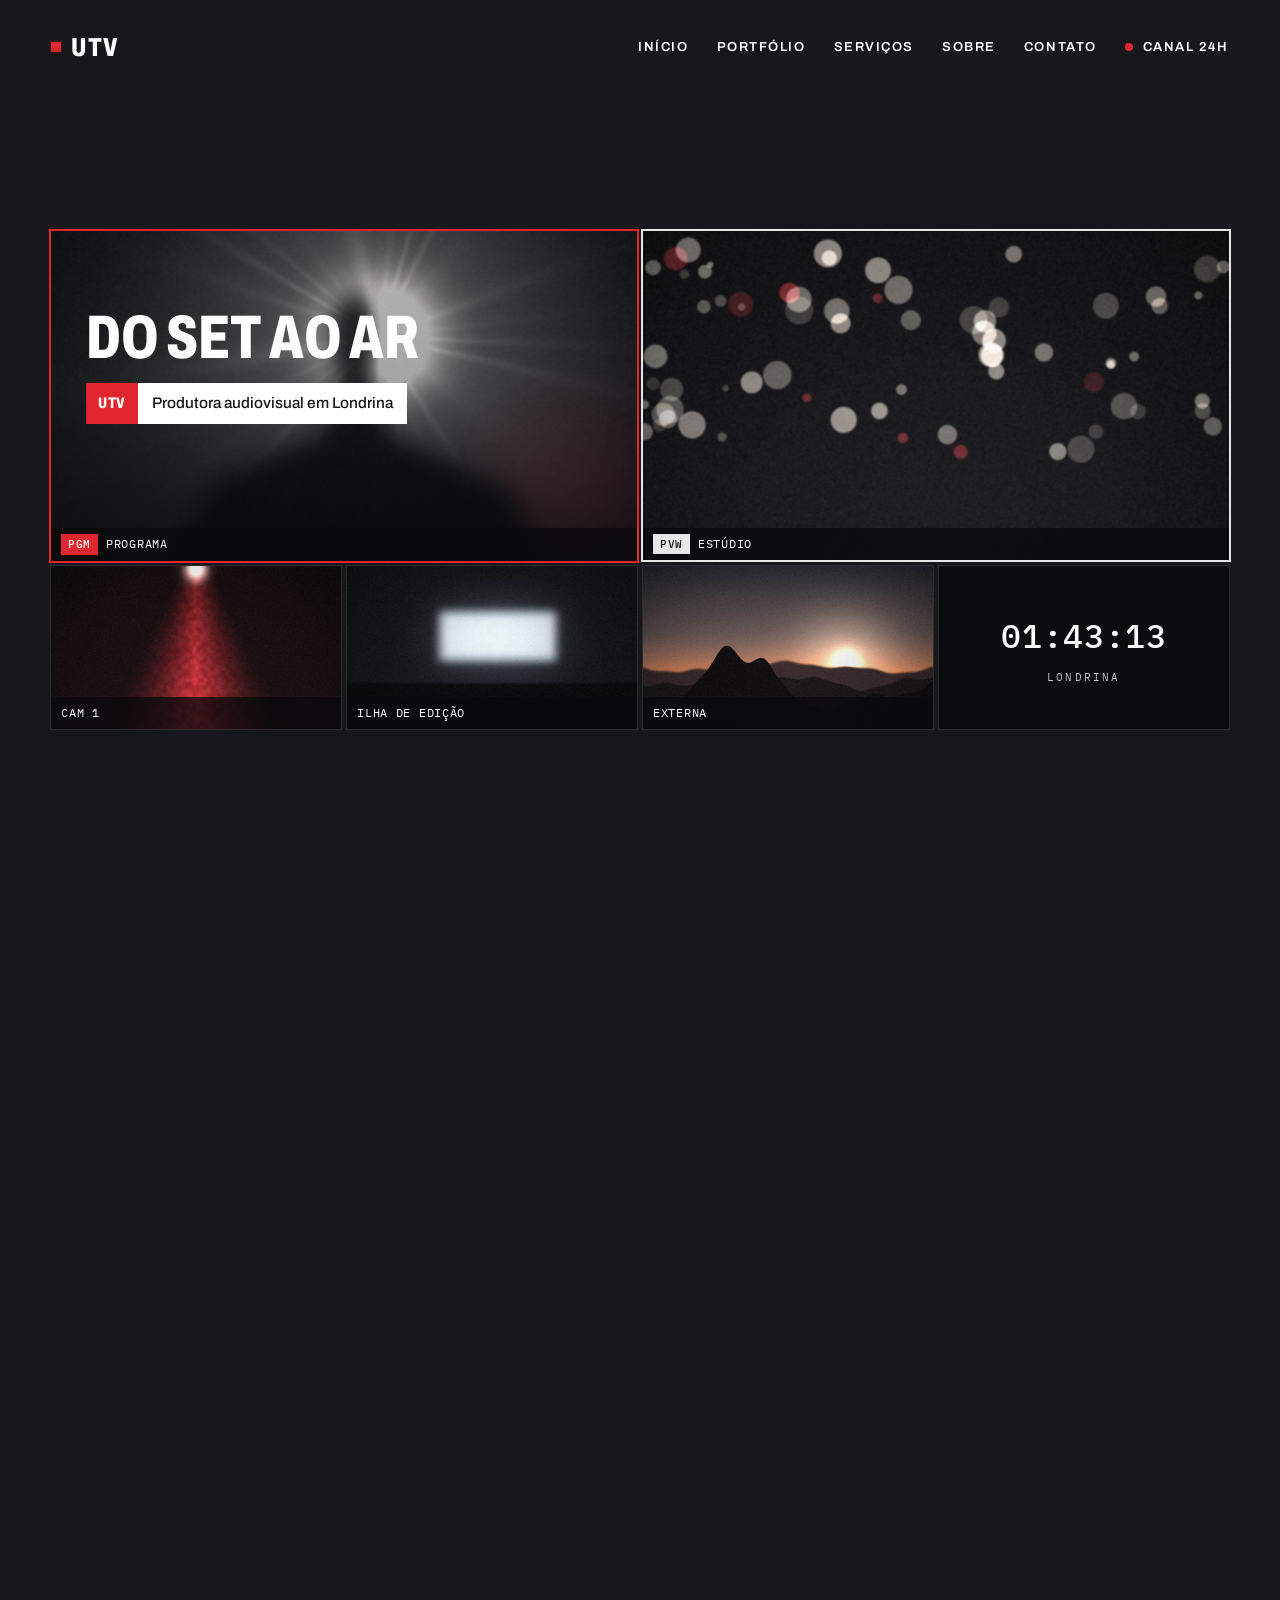
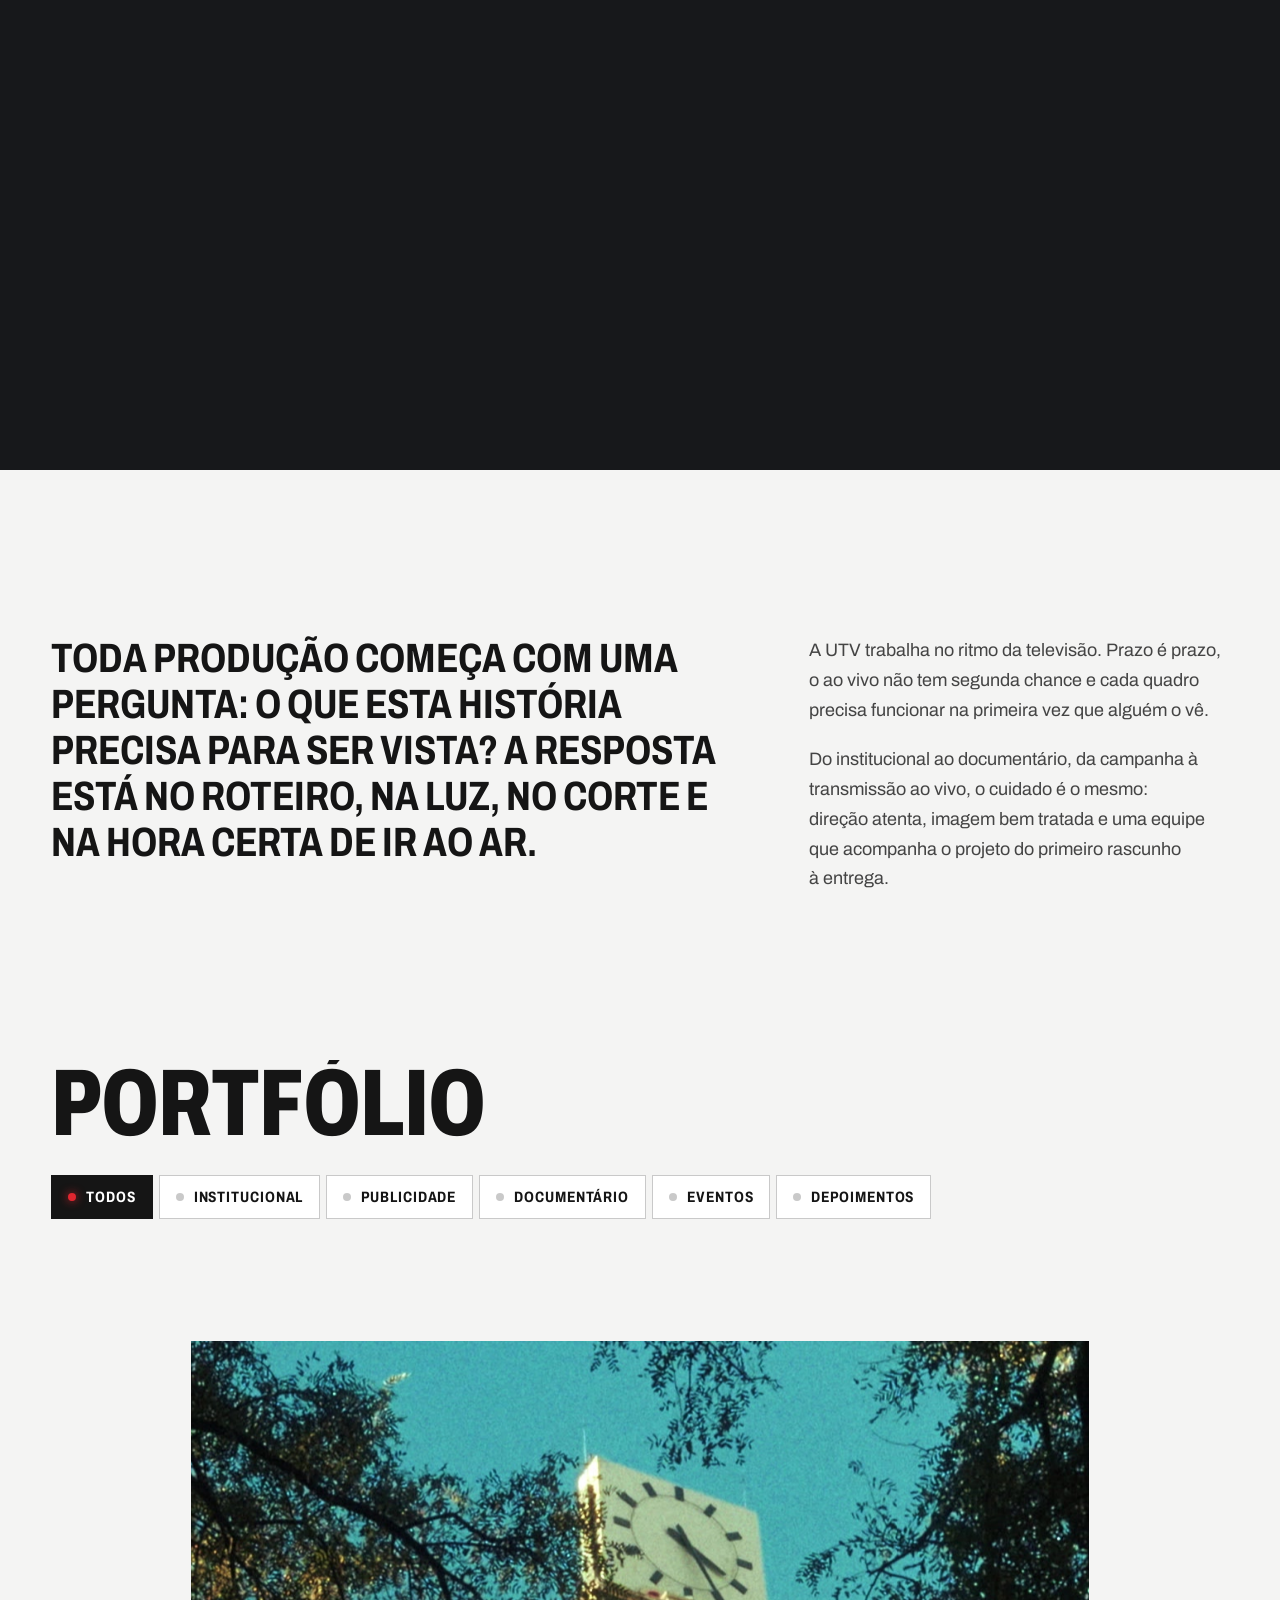
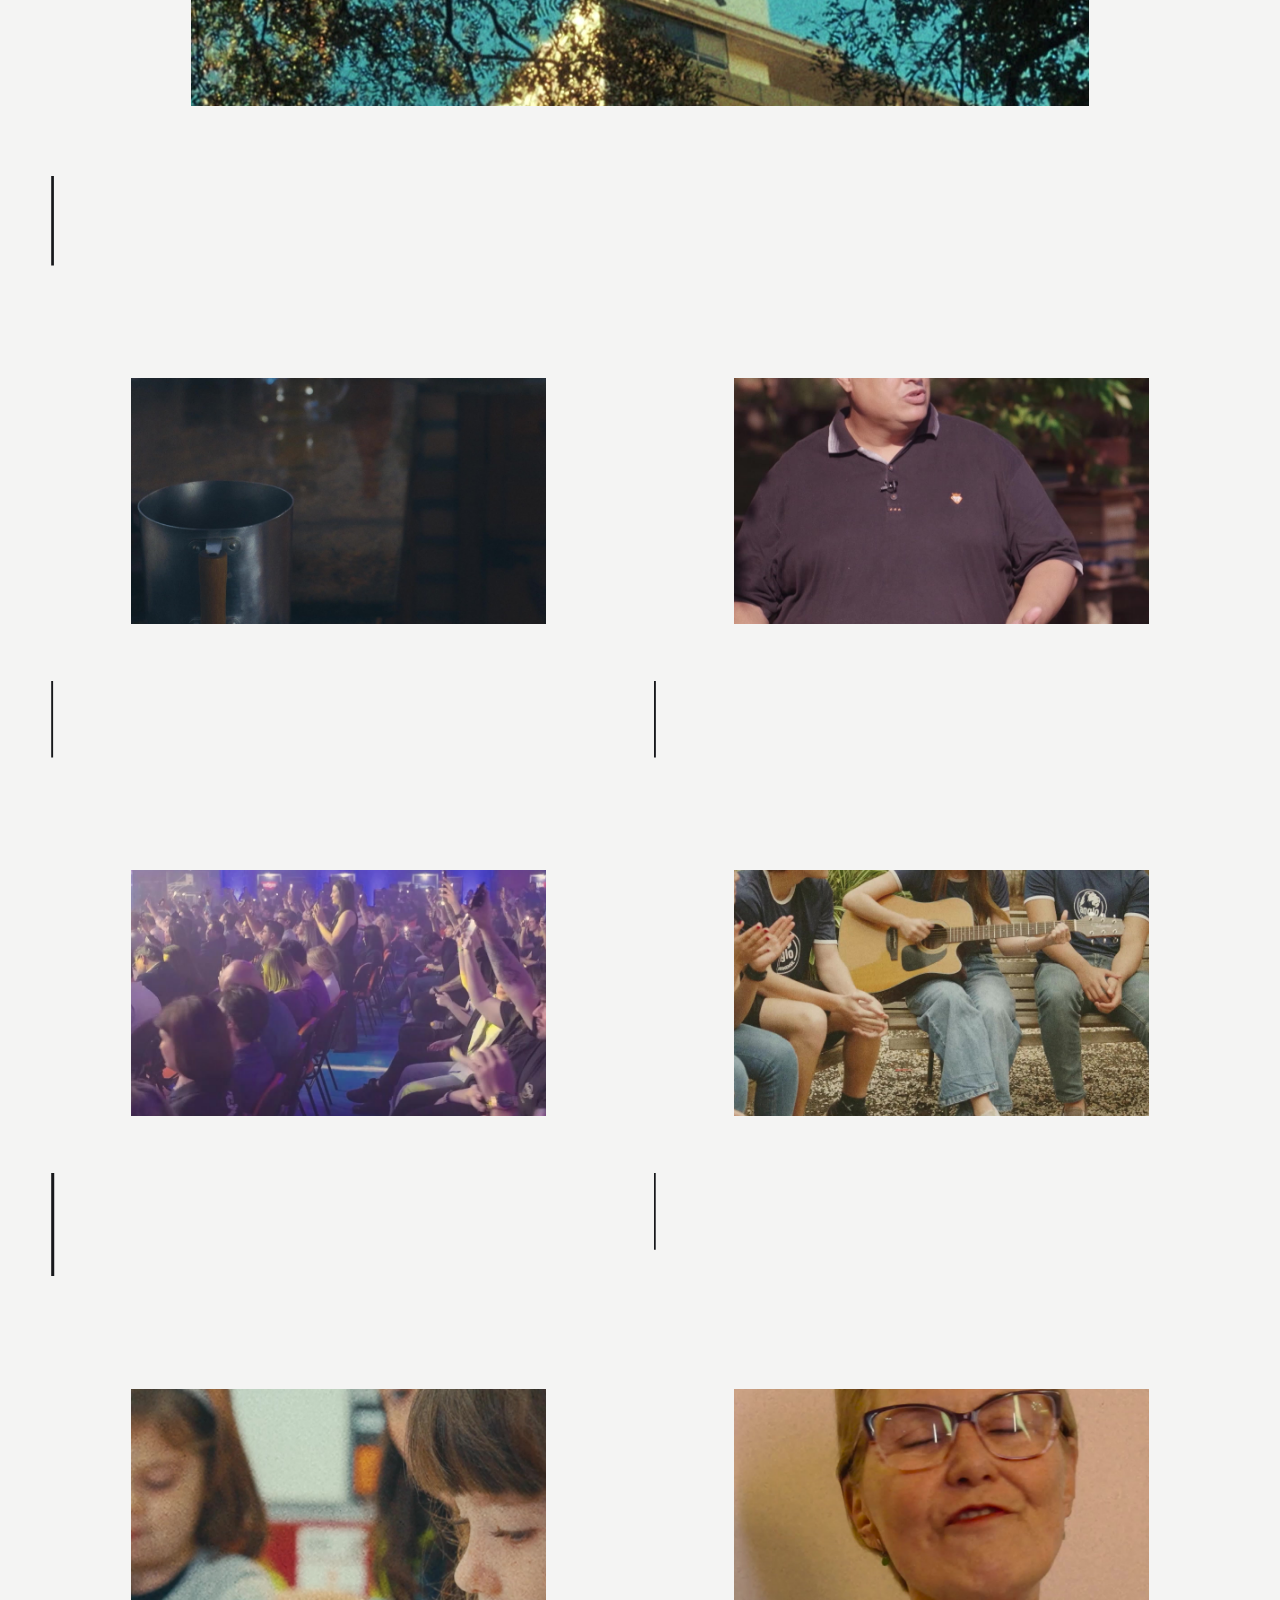
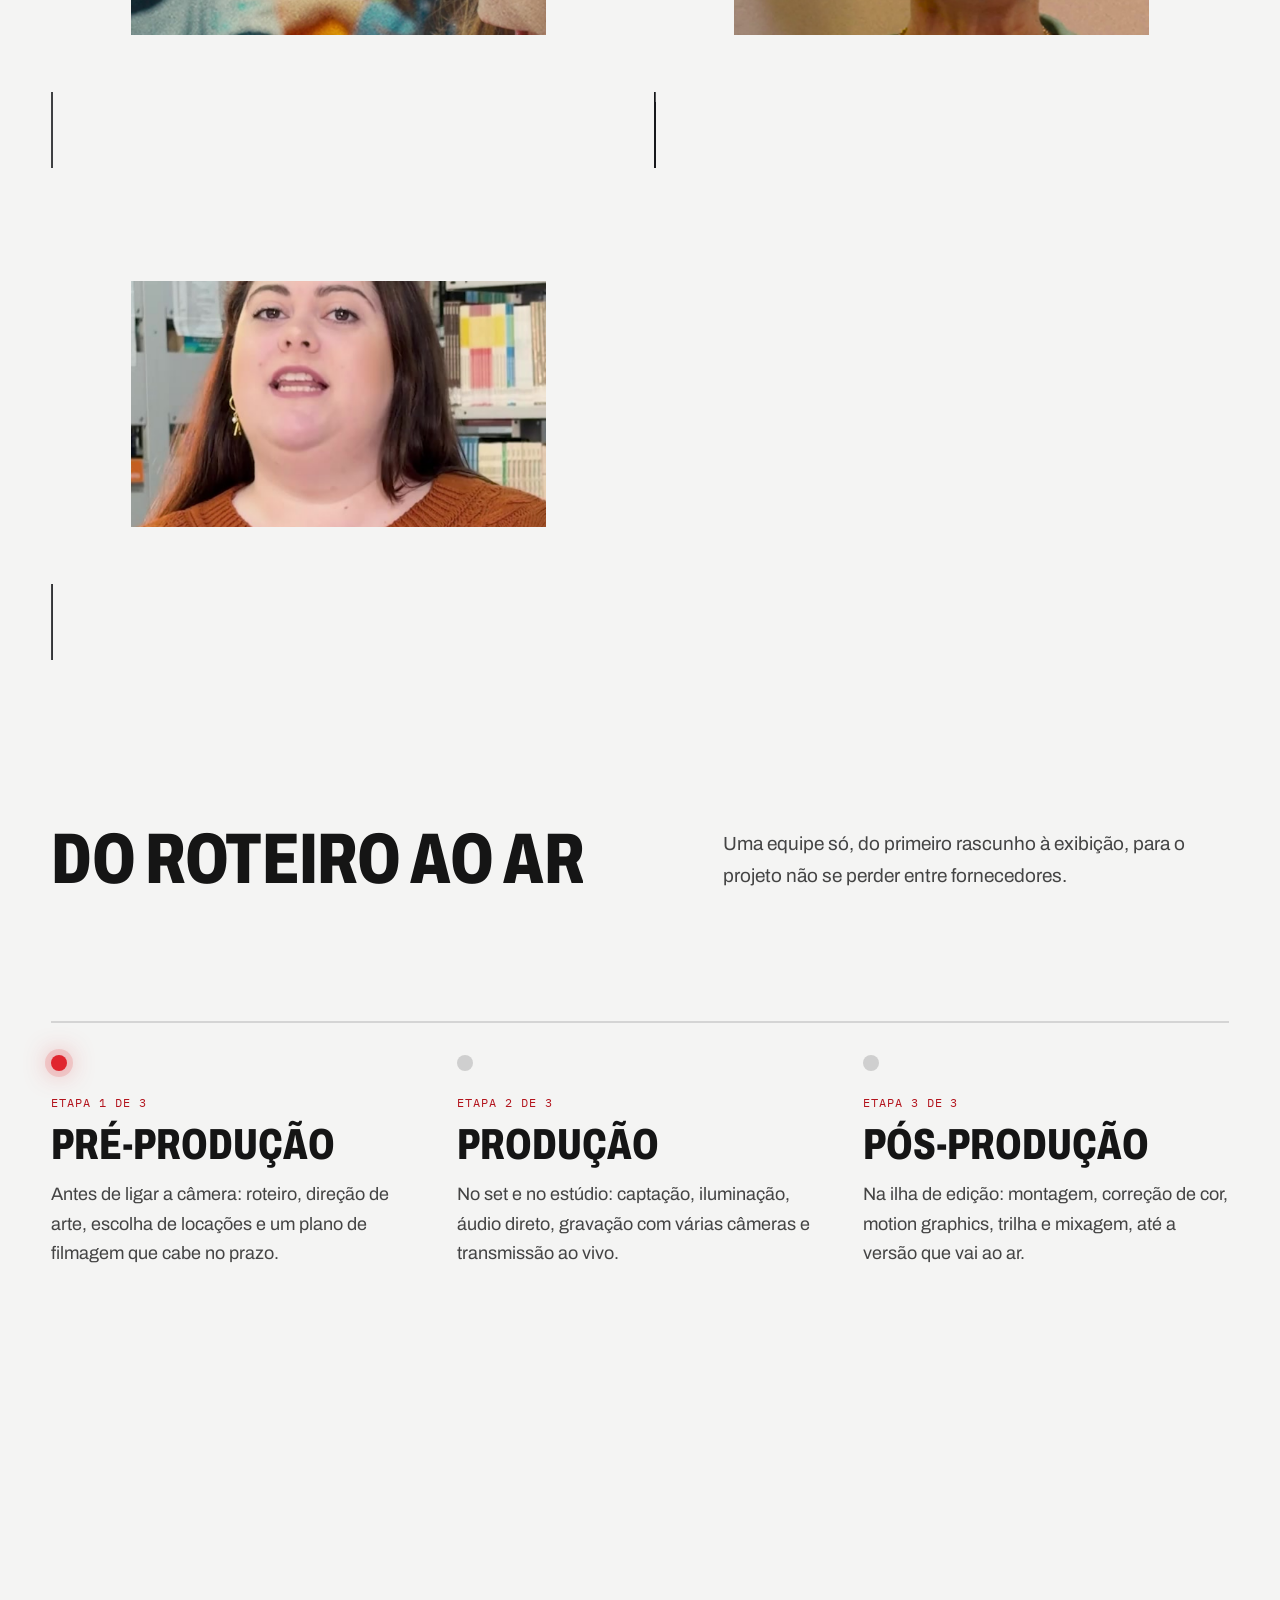
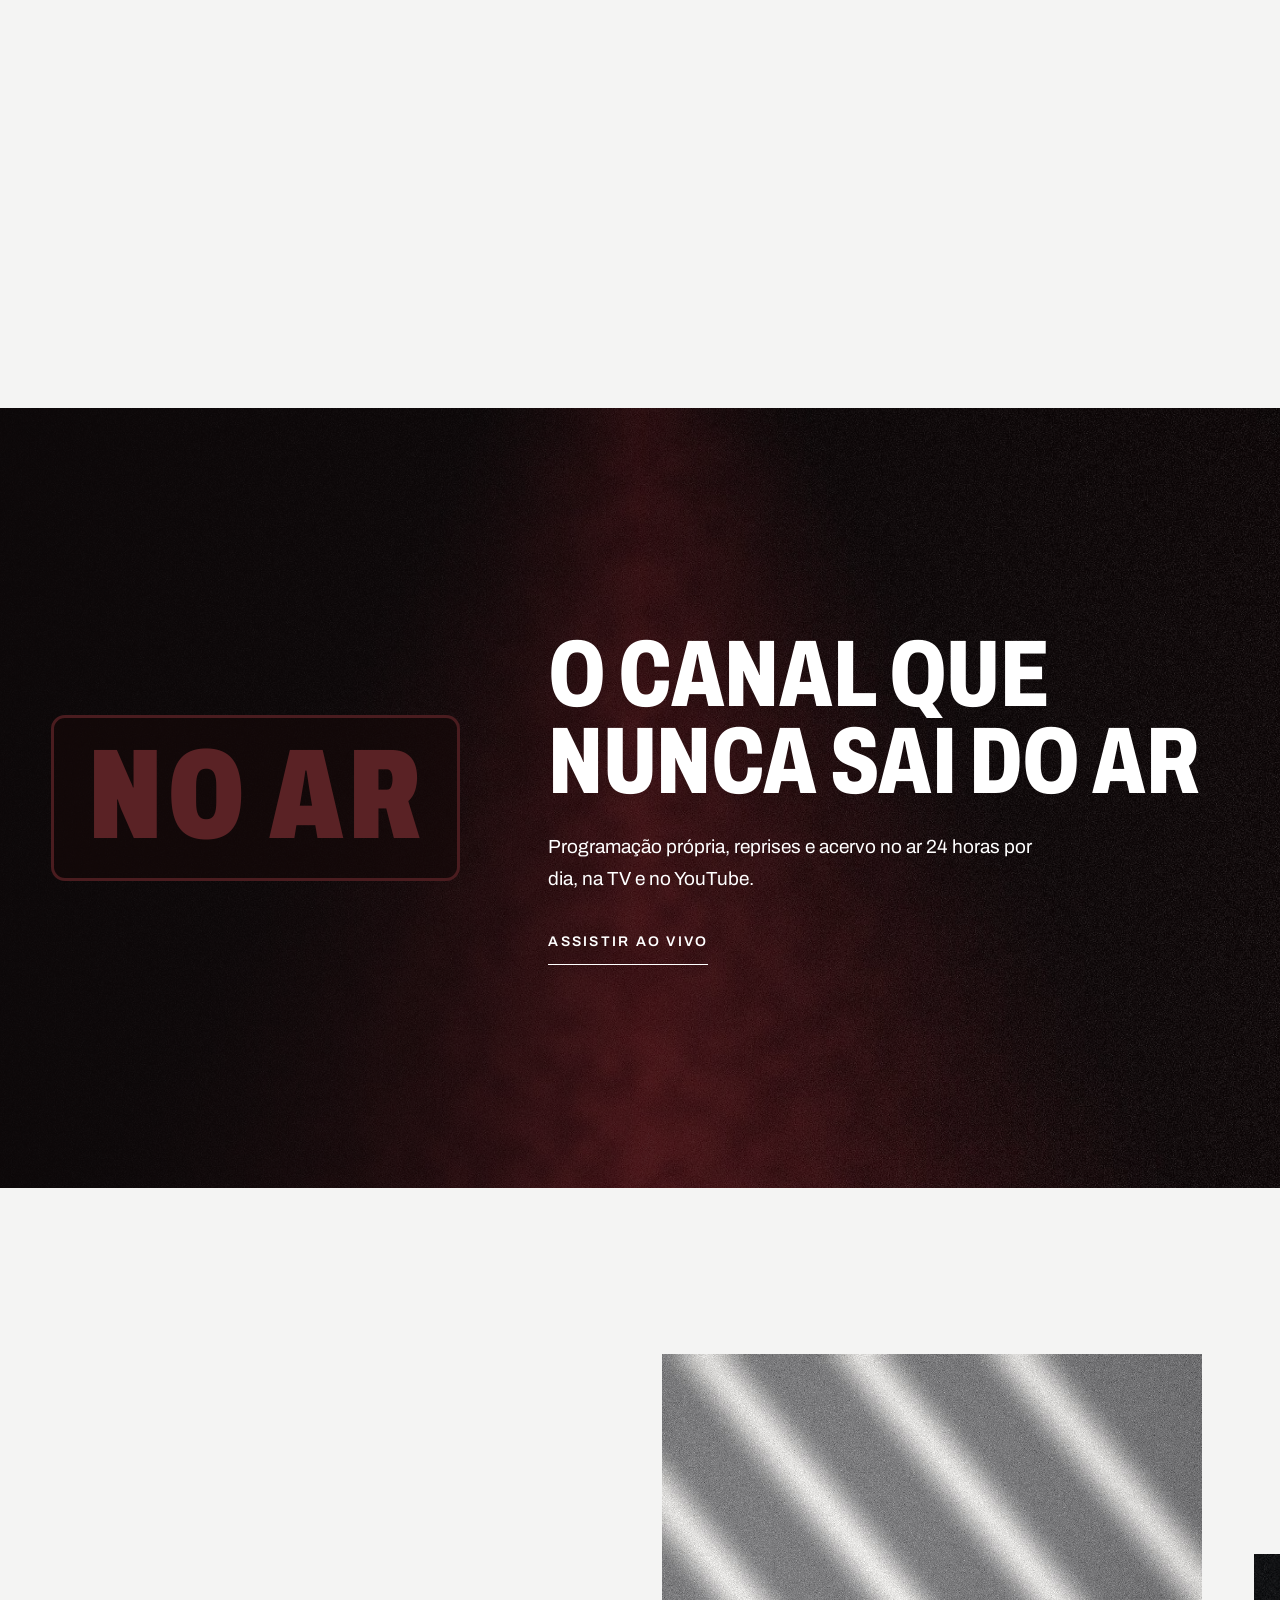
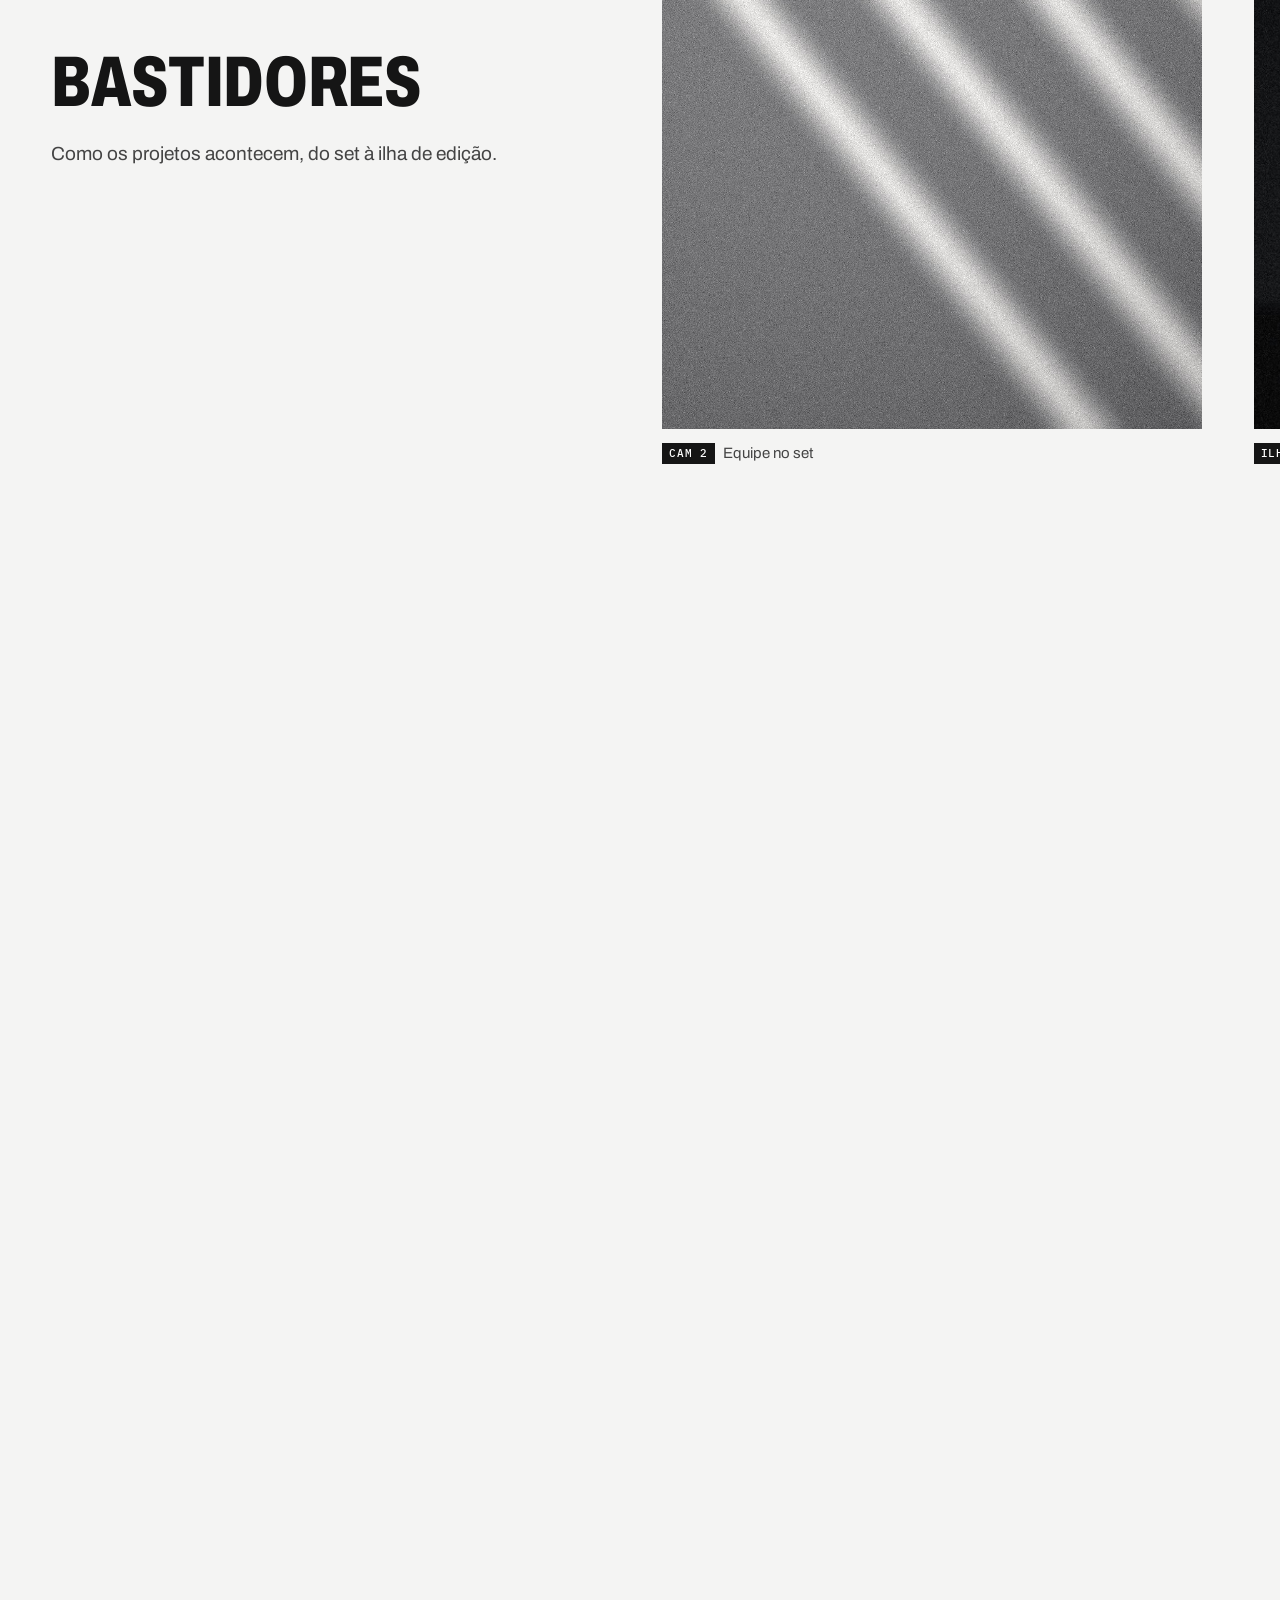
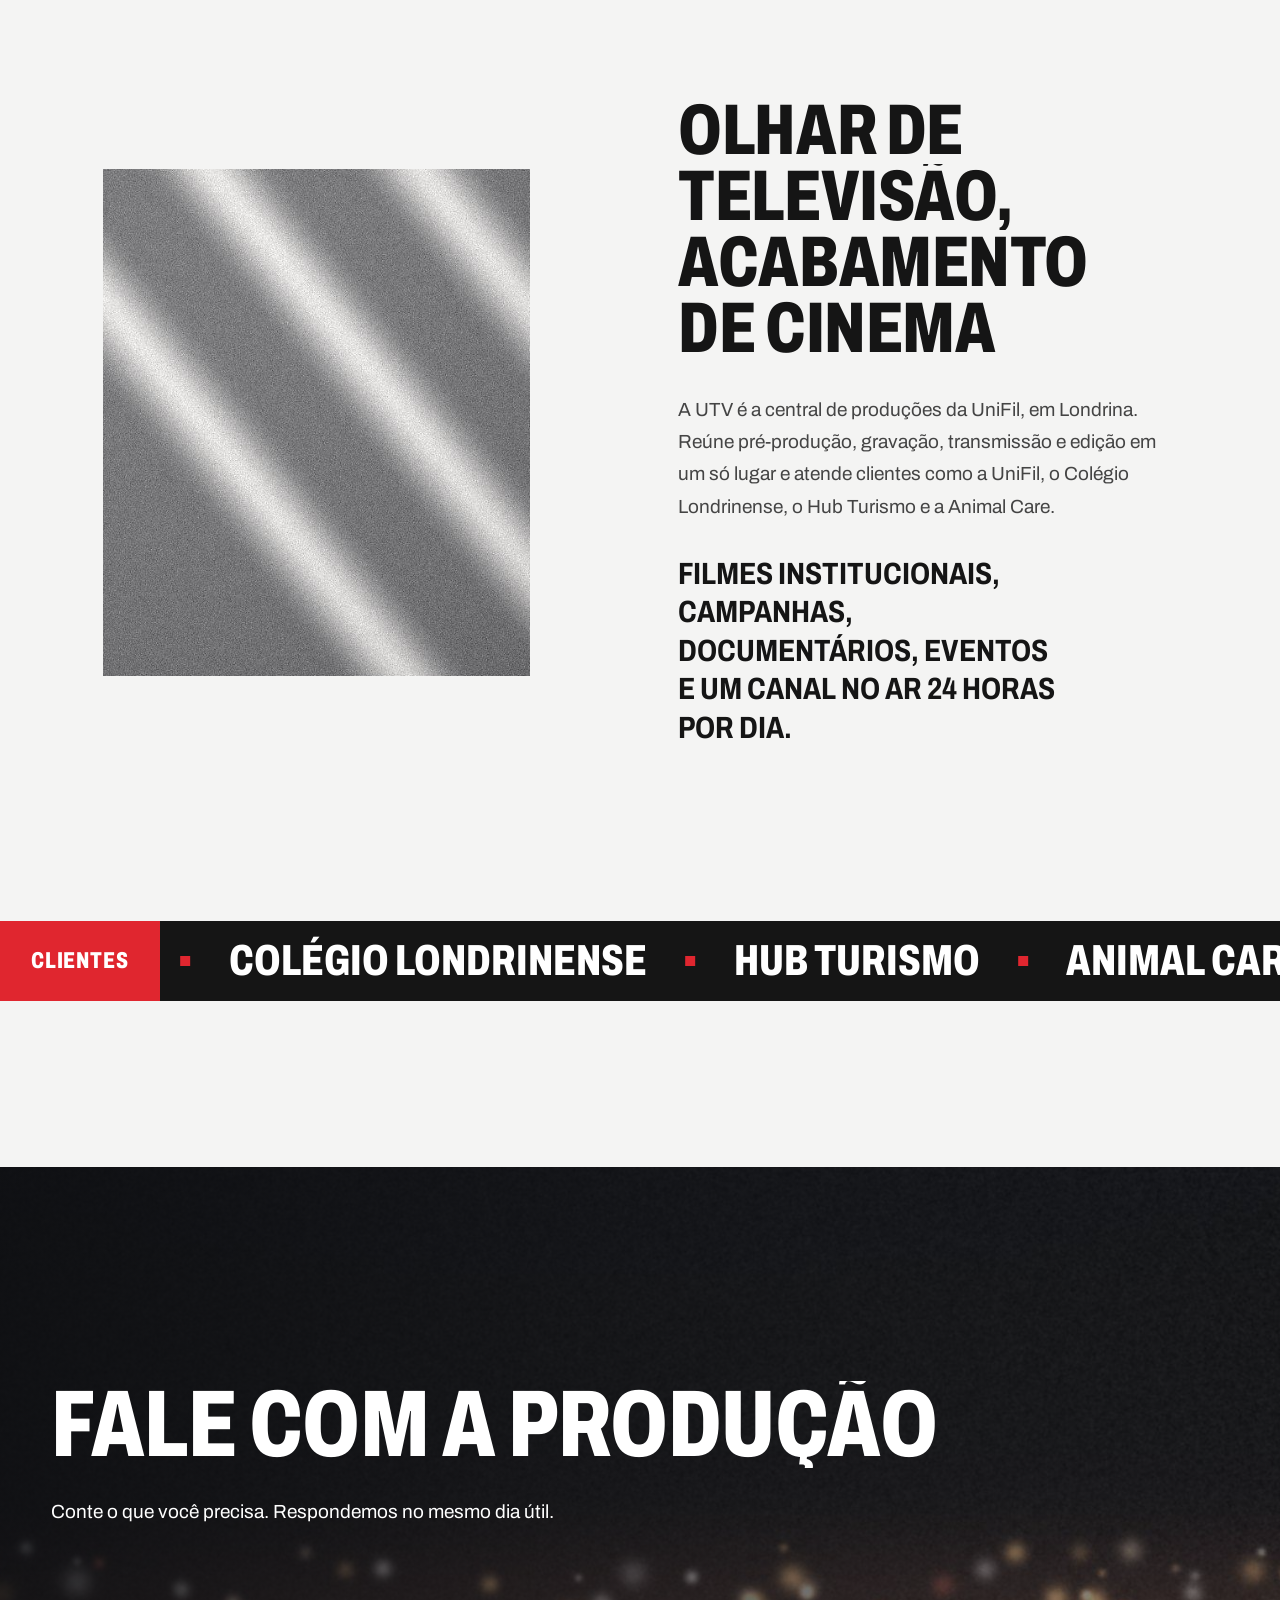
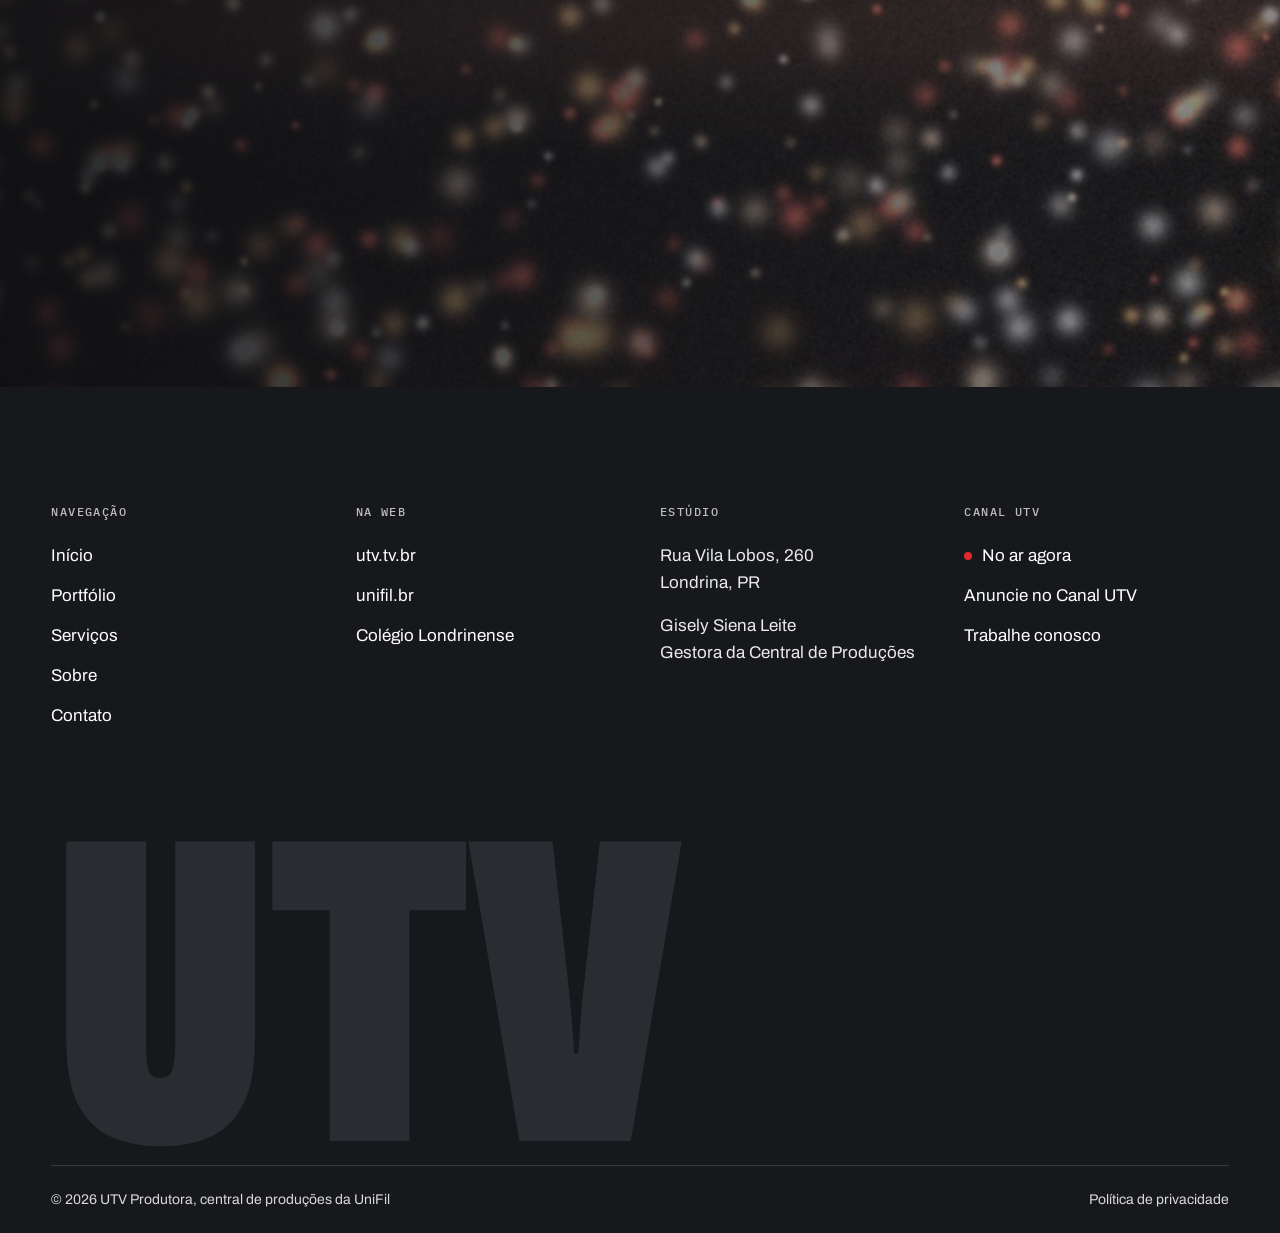
==== commit c9e6308d: "Preenche conteúdo real da UTV, revisa textos e adiciona mídias do portfólio Portfólio com os trabalh" ====
--- a/index.html
+++ b/index.html
@@ -91,7 +91,7 @@
       <p class="manifesto__lead" data-lines>Toda produção começa com uma pergunta: o que esta história precisa para ser vista? A resposta está no roteiro, na luz, no corte e na hora certa de ir ao ar.</p>
       <div class="manifesto__text">
         <p data-fade>A UTV trabalha no ritmo da televisão. Prazo é prazo, o ao vivo não tem segunda chance e cada quadro precisa funcionar na primeira vez que alguém o vê.</p>
-        <p data-fade>Do institucional ao documentário, da campanha à transmissão ao vivo, o cuidado é o mesmo: direção atenta, imagem bem tratada e uma equipe que acompanha o projeto do primeiro rascunho à entrega. [Complete com a história real da UTV.]</p>
+        <p data-fade>Do institucional ao documentário, da campanha à transmissão ao vivo, o cuidado é o mesmo: direção atenta, imagem bem tratada e uma equipe que acompanha o projeto do primeiro rascunho à entrega.</p>
       </div>
     </div>
   </section>
@@ -143,7 +143,7 @@
       <div class="sign is-on" data-sign aria-hidden="true"><span>No ar</span></div>
       <div class="onair__text">
         <h2 class="display d-l" data-lines>O canal que nunca sai do ar</h2>
-        <p class="lede" data-fade>Programação própria, reprises e acervo, 24 horas por dia, na TV e no YouTube.</p>
+        <p class="lede" data-fade>Programação própria, reprises e acervo no ar 24 horas por dia, na TV e no YouTube.</p>
         <a class="cta ul" href="canal.html" data-fade>Assistir ao vivo</a>
       </div>
     </div>
@@ -156,11 +156,11 @@
           <h2 id="bastidores" class="display d-m">Bastidores</h2>
           <p class="lede">Como os projetos acontecem, do set à ilha de edição.</p>
         </div>
-        <figure class="shot shot--a"><div class="shot__media"><img src="assets/img/janela.jpg" alt="" data-shot-img></div><figcaption><span class="tally tally--sm">Cam 2</span>[Legenda: equipe no set]</figcaption></figure>
-        <figure class="shot shot--b"><div class="shot__media"><img src="assets/img/ilha.jpg" alt="" data-shot-img></div><figcaption><span class="tally tally--sm">Ilha</span>[Legenda: ilha de edição]</figcaption></figure>
-        <figure class="shot shot--c"><div class="shot__media"><img src="assets/img/palco.jpg" alt="" data-shot-img></div><figcaption><span class="tally tally--sm">Cam 1</span>[Legenda: estúdio]</figcaption></figure>
-        <figure class="shot shot--b"><div class="shot__media"><img src="assets/img/crepusculo.jpg" alt="" data-shot-img></div><figcaption><span class="tally tally--sm">Cam 3</span>[Legenda: externa]</figcaption></figure>
-        <figure class="shot shot--a"><div class="shot__media"><img src="assets/img/cidade.jpg" alt="" data-shot-img></div><figcaption><span class="tally tally--sm">Link</span>[Legenda: transmissão ao vivo]</figcaption></figure>
+        <figure class="shot shot--a"><div class="shot__media"><img src="assets/img/janela.jpg" alt="" data-shot-img></div><figcaption><span class="tally tally--sm">Cam 2</span>Equipe no set</figcaption></figure>
+        <figure class="shot shot--b"><div class="shot__media"><img src="assets/img/ilha.jpg" alt="" data-shot-img></div><figcaption><span class="tally tally--sm">Ilha</span>Ilha de edição</figcaption></figure>
+        <figure class="shot shot--c"><div class="shot__media"><img src="assets/img/palco.jpg" alt="" data-shot-img></div><figcaption><span class="tally tally--sm">Cam 1</span>Estúdio</figcaption></figure>
+        <figure class="shot shot--b"><div class="shot__media"><img src="assets/img/crepusculo.jpg" alt="" data-shot-img></div><figcaption><span class="tally tally--sm">Cam 3</span>Externa</figcaption></figure>
+        <figure class="shot shot--a"><div class="shot__media"><img src="assets/img/cidade.jpg" alt="" data-shot-img></div><figcaption><span class="tally tally--sm">Link</span>Transmissão ao vivo</figcaption></figure>
       </div>
     </div>
   </section>
@@ -169,12 +169,12 @@
     <div class="wrap about">
       <div class="about__media" data-clip>
         <img src="assets/img/janela.jpg" alt="" data-inner-parallax>
-        <small>[Foto de bastidores]</small>
+        
       </div>
       <div class="about__text">
         <h2 class="display d-m" data-lines>Olhar de televisão, acabamento de cinema</h2>
-        <p class="lede">[História da UTV em 2 ou 3 frases: ano de fundação, trajetória e o que diferencia a produtora.]</p>
-        <p class="about__claim" data-fade>Desde [ano], [nº] projetos entregues e um canal no ar 24 horas por dia.</p>
+        <p class="lede">A UTV é a central de produções da UniFil, em Londrina. Reúne pré-produção, gravação, transmissão e edição em um só lugar e atende clientes como a UniFil, o Colégio Londrinense, o Hub Turismo e a Animal Care.</p>
+        <p class="about__claim" data-fade>Filmes institucionais, campanhas, documentários, eventos e um canal no ar 24 horas por dia.</p>
       </div>
     </div>
   </section>
@@ -184,7 +184,7 @@
       <h2 id="clientes" class="ticker__label">Clientes</h2>
       <div class="ticker__band">
         <ul class="ticker__row" data-ticker-row>
-          <li>UniFil</li><li>Colégio Londrinense</li><li class="tbd">[Cliente]</li><li class="tbd">[Cliente]</li><li class="tbd">[Cliente]</li><li class="tbd">[Cliente]</li>
+          <li>UniFil</li><li>Colégio Londrinense</li><li>Hub Turismo</li><li>Animal Care</li><li>Hightea</li><li>Semana Tecnológica</li>
         </ul>
       </div>
     </div>
@@ -195,11 +195,11 @@
     <div class="scene__shade"></div>
     <div class="wrap contact__inner">
       <h2 class="display d-l" data-lines>Fale com a produção</h2>
-      <p class="lede" data-fade>Conte o que você precisa. A gente responde no mesmo dia útil.</p>
+      <p class="lede" data-fade>Conte o que você precisa. Respondemos no mesmo dia útil.</p>
       <div class="lts" data-lts>
-        <a class="lt" href="https://wa.me/5543000000000"><b>WhatsApp</b><span>(43) [número]</span></a>
-        <a class="lt" href="mailto:contato@utv.com.br"><b>E-mail</b><span>[email@utv.com.br]</span></a>
-        <a class="lt" href="https://instagram.com/"><b>Instagram</b><span>@[perfil]</span></a>
+        <a class="lt" href="https://wa.me/5543991267102"><b>WhatsApp</b><span>(43) 99126-7102</span></a>
+        <a class="lt" href="tel:+554333757218"><b>Telefone</b><span>(43) 3375-7218</span></a>
+        <a class="lt" href="https://www.utv.tv.br"><b>Site</b><span>www.utv.tv.br</span></a>
       </div>
     </div>
   </section>
@@ -214,13 +214,13 @@
         <a href="#topo">Início</a><a href="#portfolio">Portfólio</a><a href="#servicos">Serviços</a><a href="#sobre">Sobre</a><a href="#contato">Contato</a>
       </div>
       <div class="footer__col">
-        <h2>Redes</h2>
-        <a href="https://instagram.com/">Instagram</a><a href="https://www.youtube.com/">YouTube</a><a href="https://vimeo.com/">Vimeo</a><a href="https://www.linkedin.com/">LinkedIn</a>
+        <h2>Na web</h2>
+        <a href="https://www.utv.tv.br">utv.tv.br</a><a href="https://www.unifil.br">unifil.br</a><a href="https://www.colegiolondrinense.com.br">Colégio Londrinense</a>
       </div>
       <div class="footer__col">
         <h2>Estúdio</h2>
-        <p>[Rua, número]<br>Londrina, PR<br>[CEP]</p>
-        <p>Segunda a sexta, [9h às 18h]</p>
+        <p>Rua Vila Lobos, 260<br>Londrina, PR</p>
+        <p>Gisely Siena Leite<br>Gestora da Central de Produções</p>
       </div>
       <div class="footer__col">
         <h2>Canal UTV</h2>
@@ -231,7 +231,7 @@
     </div>
     <p class="footer__mark" aria-hidden="true">UTV</p>
     <div class="footer__base">
-      <span>© 2026 UTV Produtora. CNPJ [00.000.000/0000-00]</span>
+      <span>© 2026 UTV Produtora, central de produções da UniFil</span>
       <a href="#">Política de privacidade</a>
     </div>
   </div>
@@ -247,12 +247,12 @@
   </div>
 </dialog>
 
-<script src="assets/vendor/gsap.min.js"></script>
-<script src="assets/vendor/ScrollTrigger.min.js"></script>
-<script src="assets/vendor/SplitText.min.js"></script>
-<script src="assets/vendor/Flip.min.js"></script>
-<script src="assets/vendor/lenis.min.js"></script>
-<script src="assets/js/conteudo.js"></script>
-<script src="assets/js/site.js"></script>
+<script src="assets/vendor/gsap.min.js" defer></script>
+<script src="assets/vendor/ScrollTrigger.min.js" defer></script>
+<script src="assets/vendor/SplitText.min.js" defer></script>
+<script src="assets/vendor/Flip.min.js" defer></script>
+<script src="assets/vendor/lenis.min.js" defer></script>
+<script src="assets/js/conteudo.js" defer></script>
+<script src="assets/js/site.js" defer></script>
 </body>
 </html>
--- a/assets/css/site.css
+++ b/assets/css/site.css
@@ -203,9 +203,12 @@
 }
 .work__media::before { content: ""; position: absolute; inset: 0; z-index: 1; border: 3px solid var(--red); opacity: 0; transition: opacity .3s ease; }
 .work:hover .work__media::before, .work:hover .work__media::after, .work:focus-visible .work__media::before, .work:focus-visible .work__media::after { opacity: 1; }
-.work__umd { display: flex; justify-content: space-between; align-items: baseline; gap: 16px; padding: 14px 16px; background: var(--console); color: #FFFFFF; }
+.work__umd { position: relative; z-index: 2; display: flex; justify-content: space-between; align-items: baseline; gap: 16px; padding: 36px 16px 14px; background: var(--console); color: #FFFFFF; }
 .work__title { font-stretch: 75%; font-weight: 800; font-size: clamp(20px, 1.9vw, 26px); line-height: 1.1; text-transform: uppercase; }
 .work__info { font-family: var(--mono); font-size: 12px; color: #C9C9C9; white-space: nowrap; }
+.work:not(.is-loaded) .work__title, .work:not(.is-loaded) .work__info { opacity: 0; }
+.work__title, .work__info { transition: opacity .4s ease; }
+.works.is-filtering .work__title, .works.is-filtering .work__info { opacity: 0; transition: none; }
 .work.is-feature { grid-column: 1 / -1; }
 .work.is-feature .work__media { aspect-ratio: 21 / 9; min-height: 320px; }
 .work.is-feature .work__title { font-size: clamp(26px, 2.8vw, 40px); }
@@ -217,7 +220,7 @@
 
 /* Serviços: espelho com luz de etapa */
 .rundown__head { display: flex; flex-wrap: wrap; justify-content: space-between; align-items: flex-end; gap: 24px 48px; }
-.rundown__bar { position: relative; height: 2px; margin-top: 56px; background: var(--line); }
+.rundown__bar { position: relative; height: 2px; margin-top: clamp(96px, 10vw, 148px); background: var(--line); }
 .rundown__bar span { position: absolute; inset: 0; background: var(--red); transform-origin: 0 50%; transform: scaleX(0); }
 .rundown__steps { list-style: none; margin: 0; padding: 0; display: grid; grid-template-columns: repeat(3, minmax(0, 1fr)); gap: 40px; }
 .rundown__steps li { padding-top: 32px; min-width: 0; }
@@ -317,6 +320,7 @@
 .lightbox__title { margin: 0; font-stretch: 75%; font-weight: 800; font-size: clamp(22px, 2.4vw, 30px); text-transform: uppercase; }
 .lightbox__screen { position: relative; aspect-ratio: 16 / 9; background: #000000; display: flex; align-items: center; justify-content: center; outline: 2px solid var(--red); max-width: 100%; }
 .lightbox__screen iframe, .player iframe { position: absolute; inset: 0; width: 100%; height: 100%; border: 0; }
+.lightbox__screen video { width: 100%; height: 100%; object-fit: contain; background: #000000; }
 .placeholder { padding: 24px; font-size: 15px; color: #C4C4C4; text-align: center; }
 
 /* Página do canal */
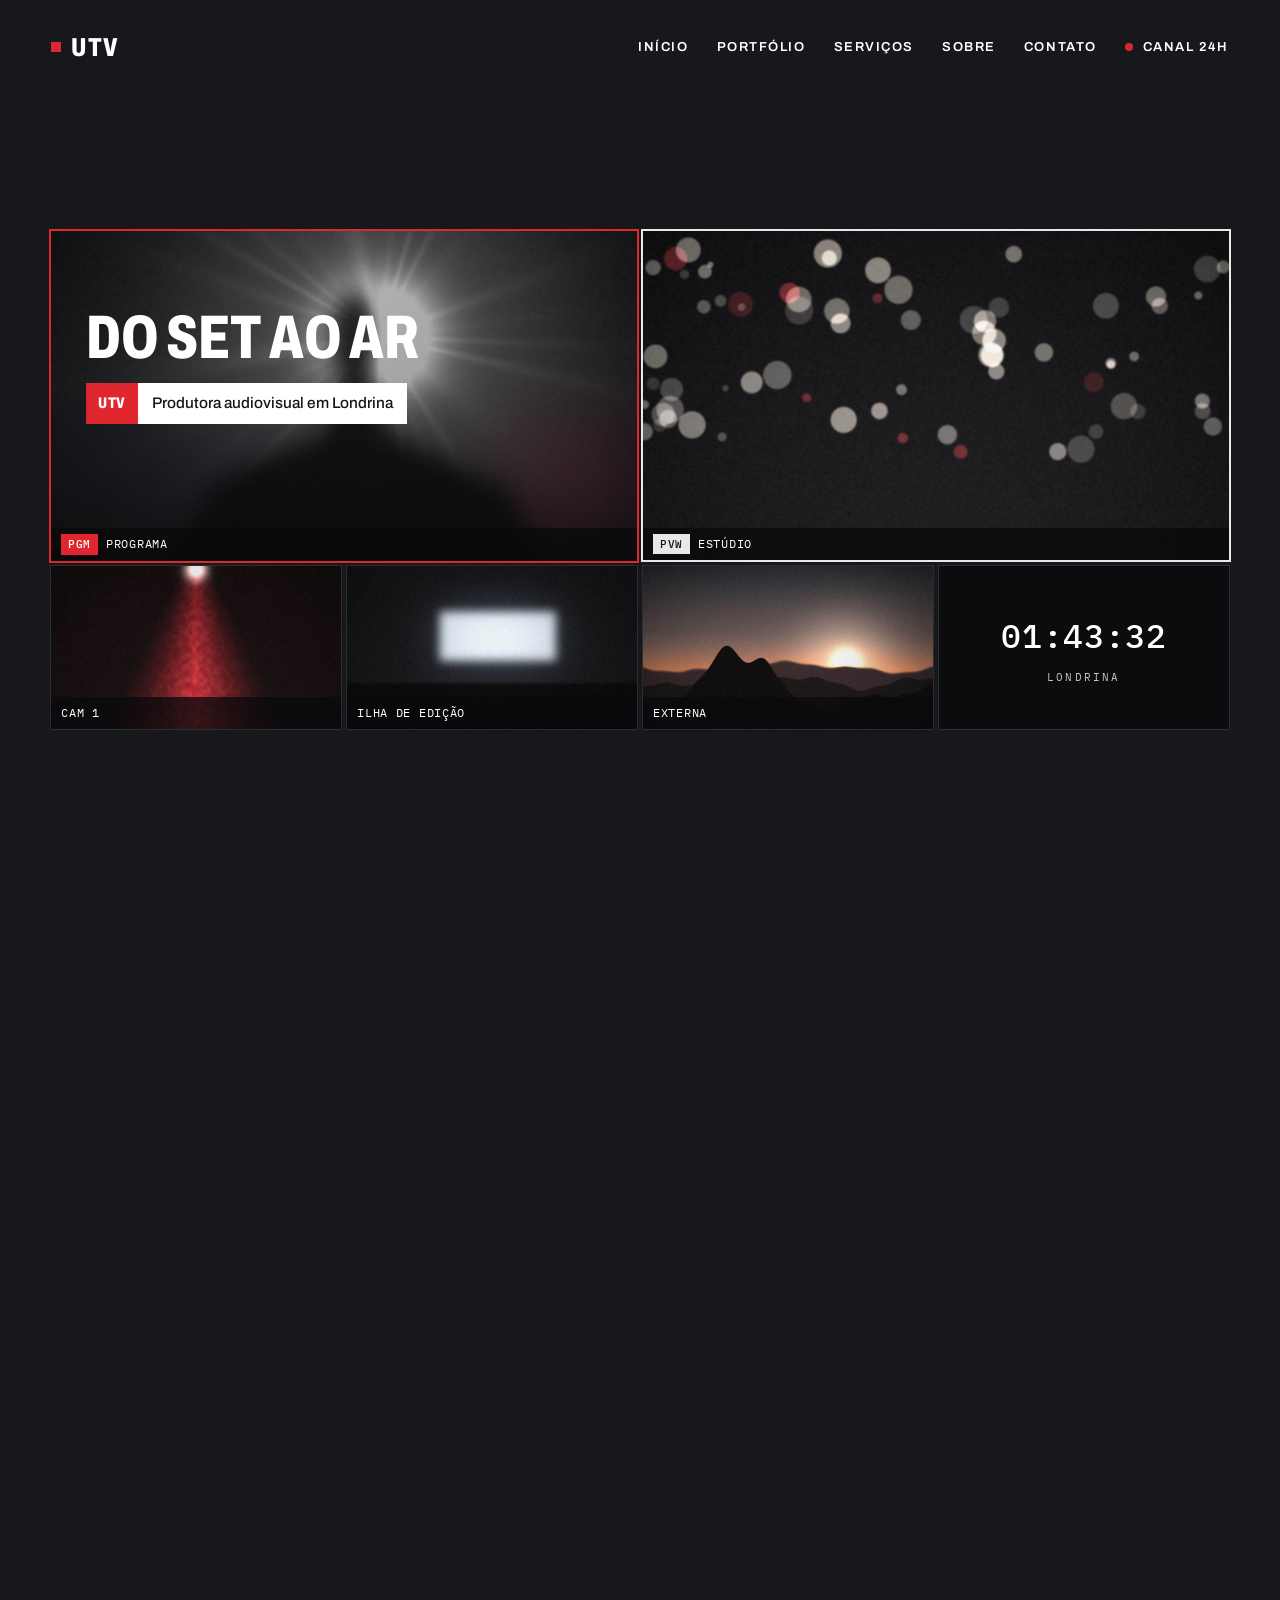
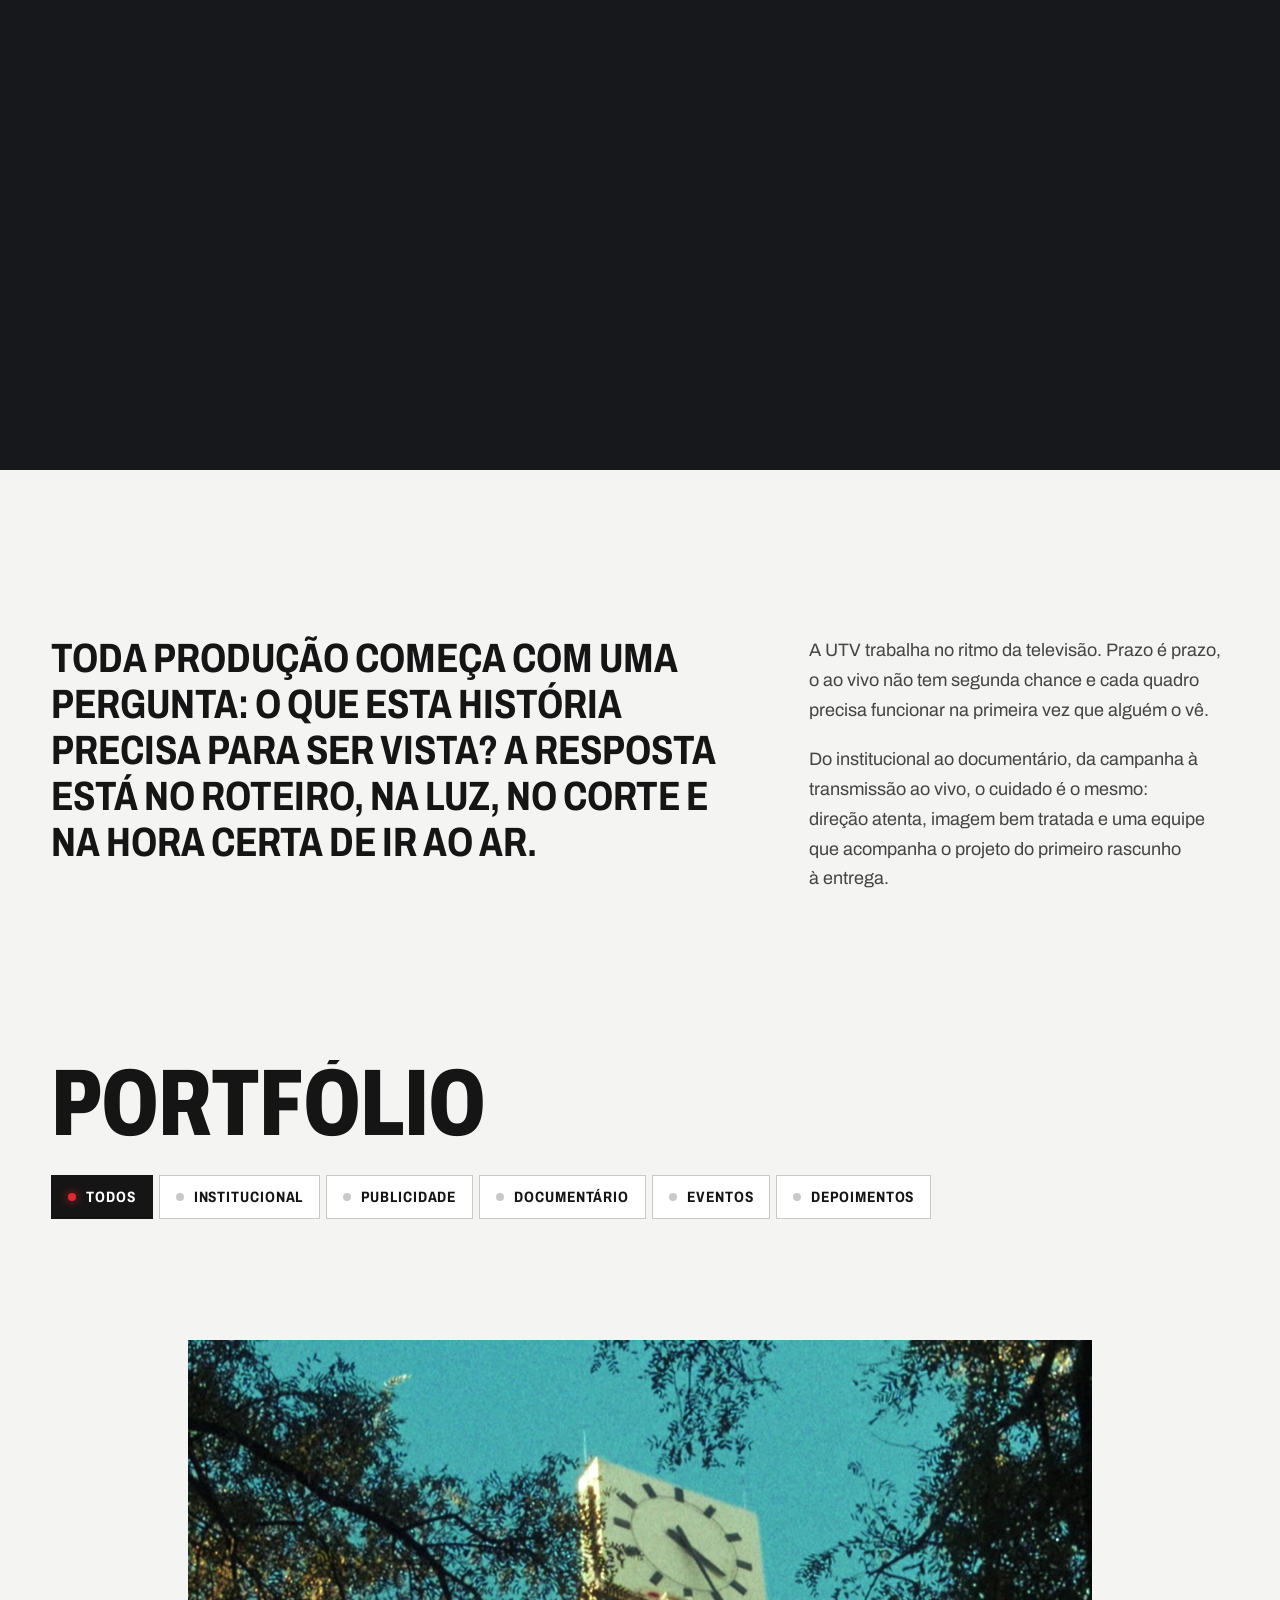
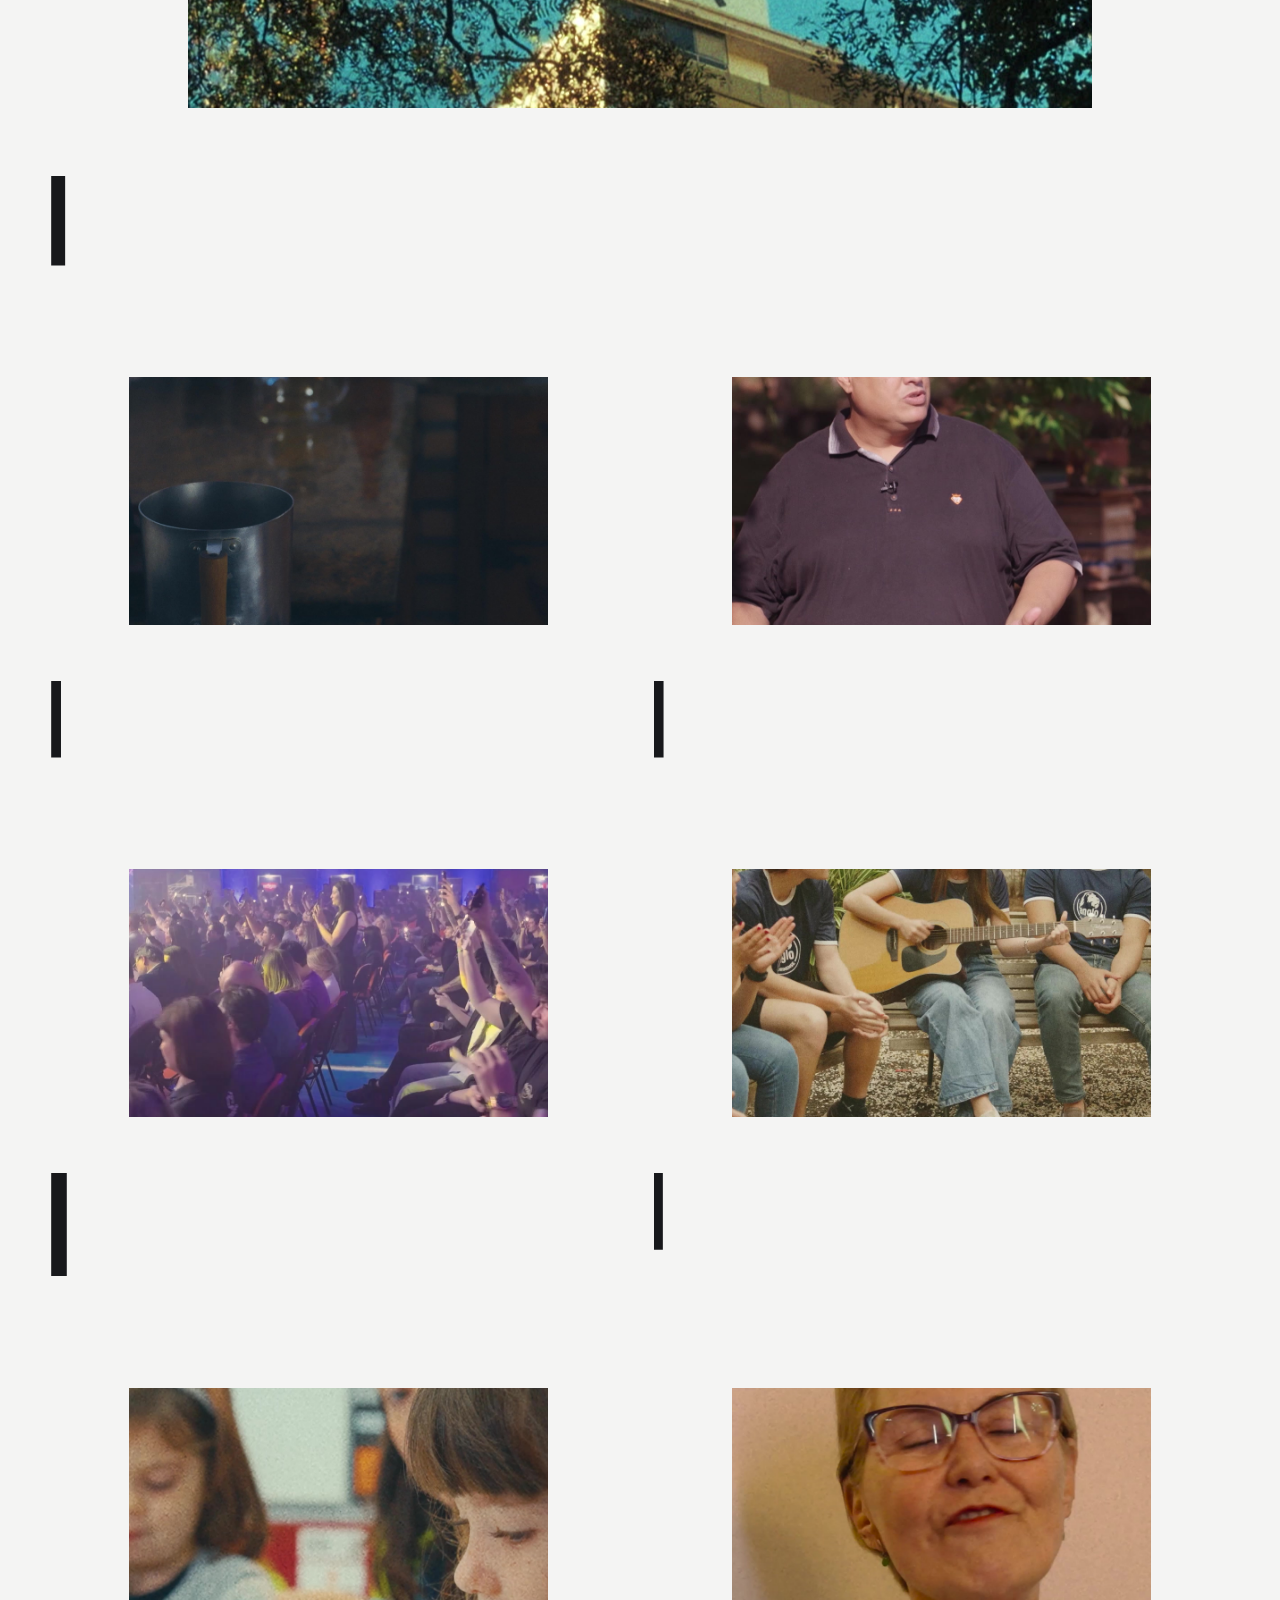
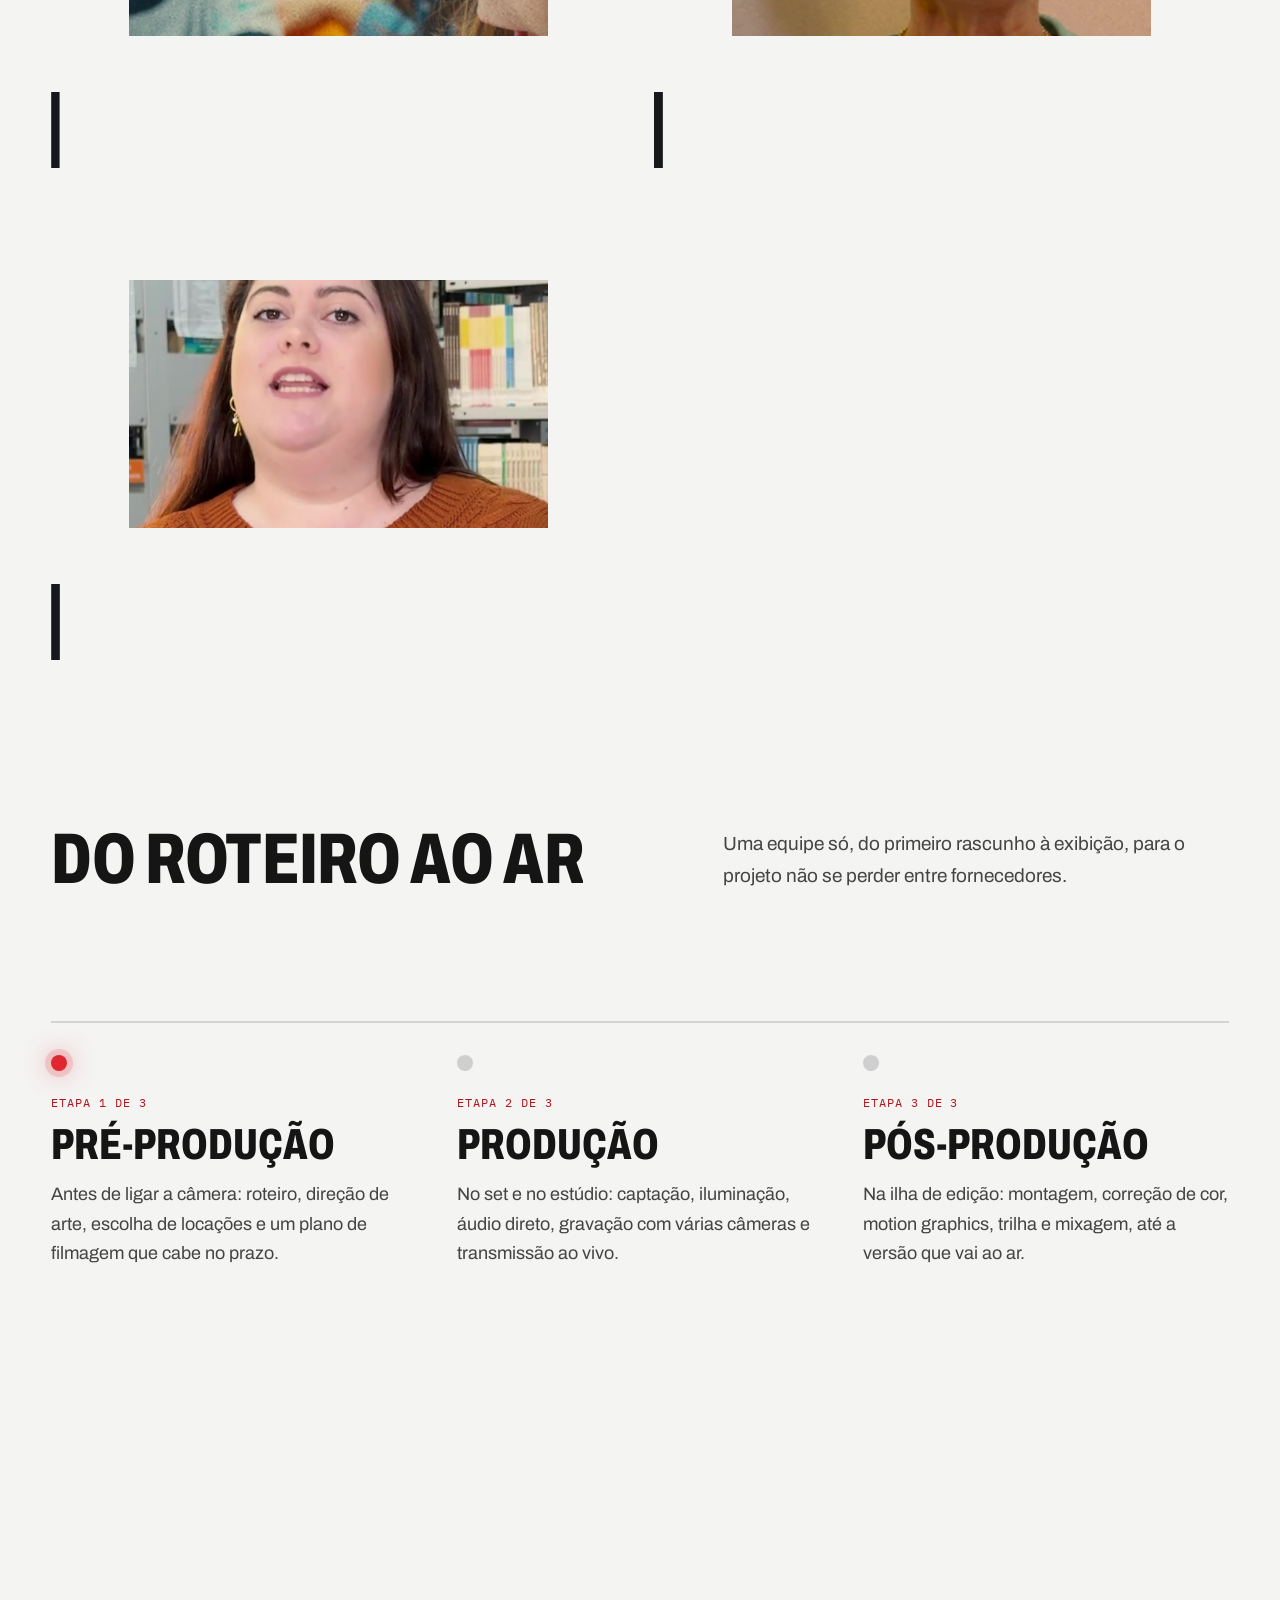
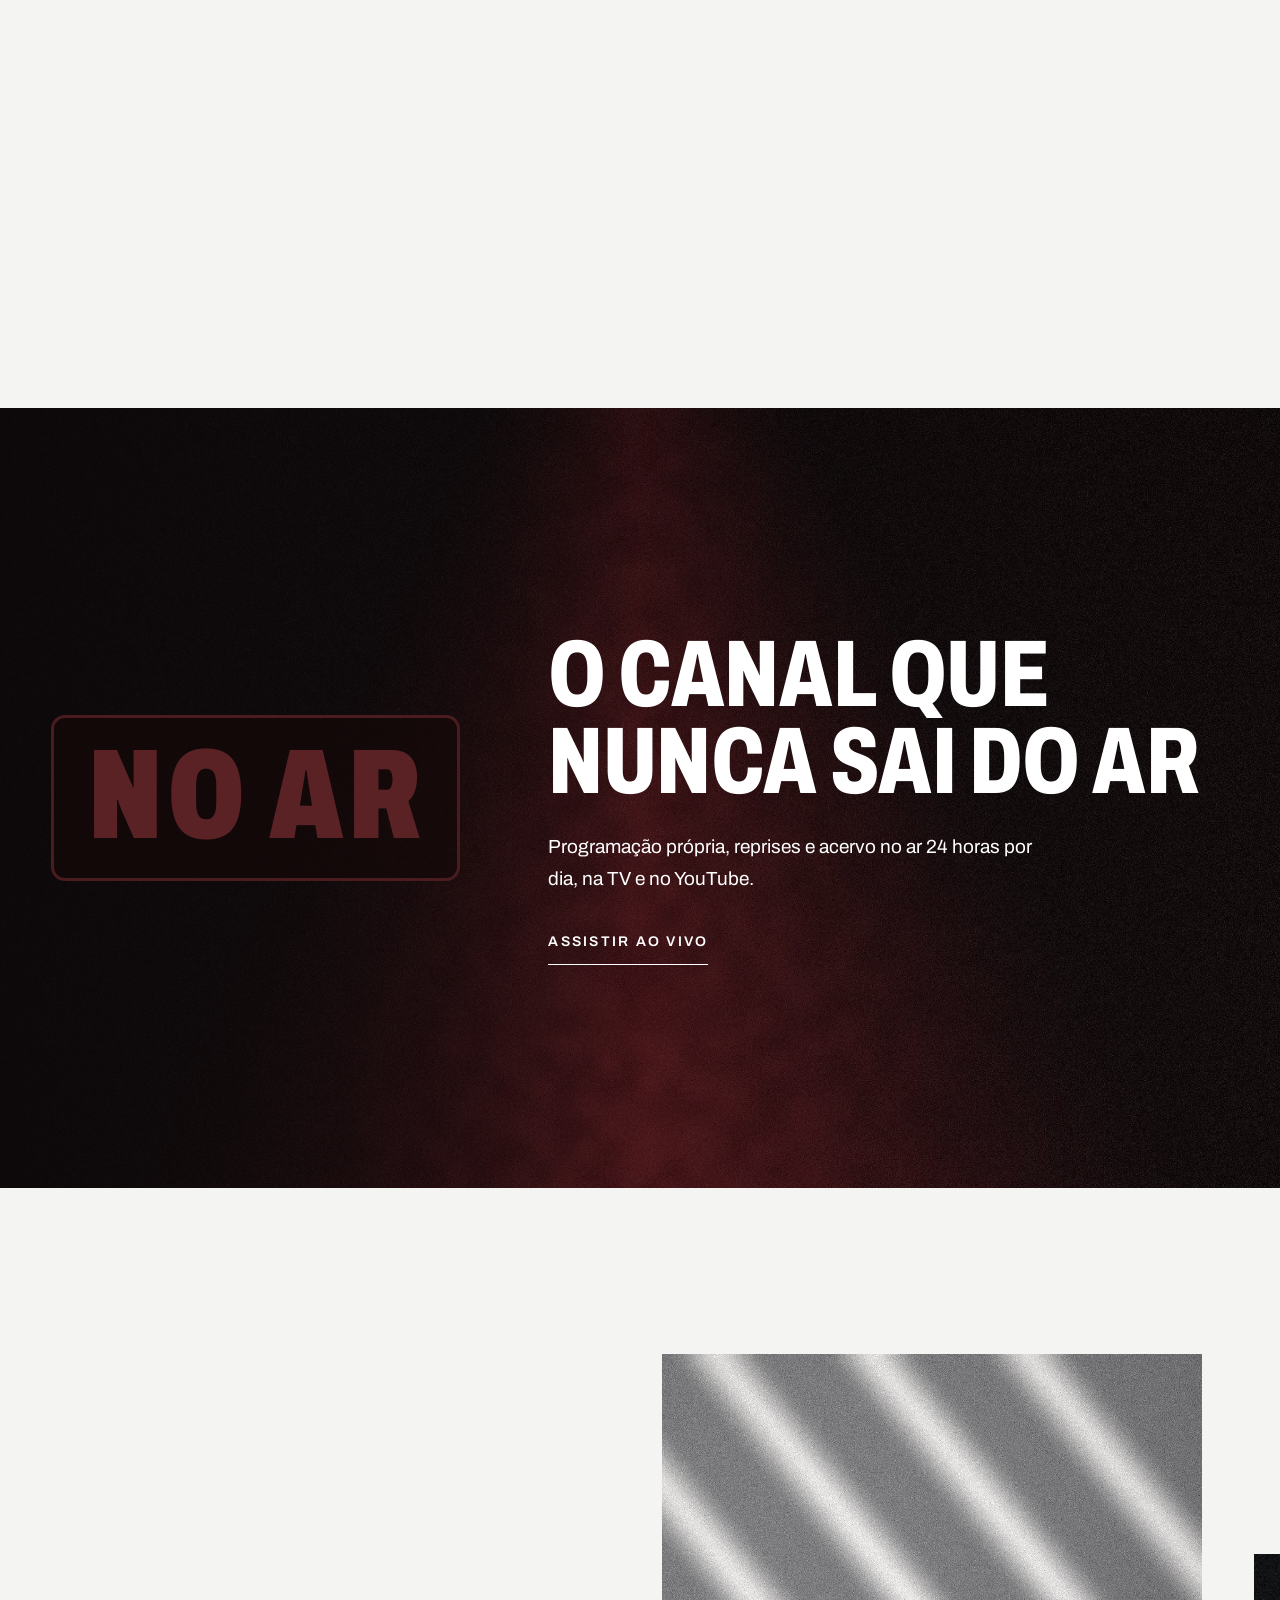
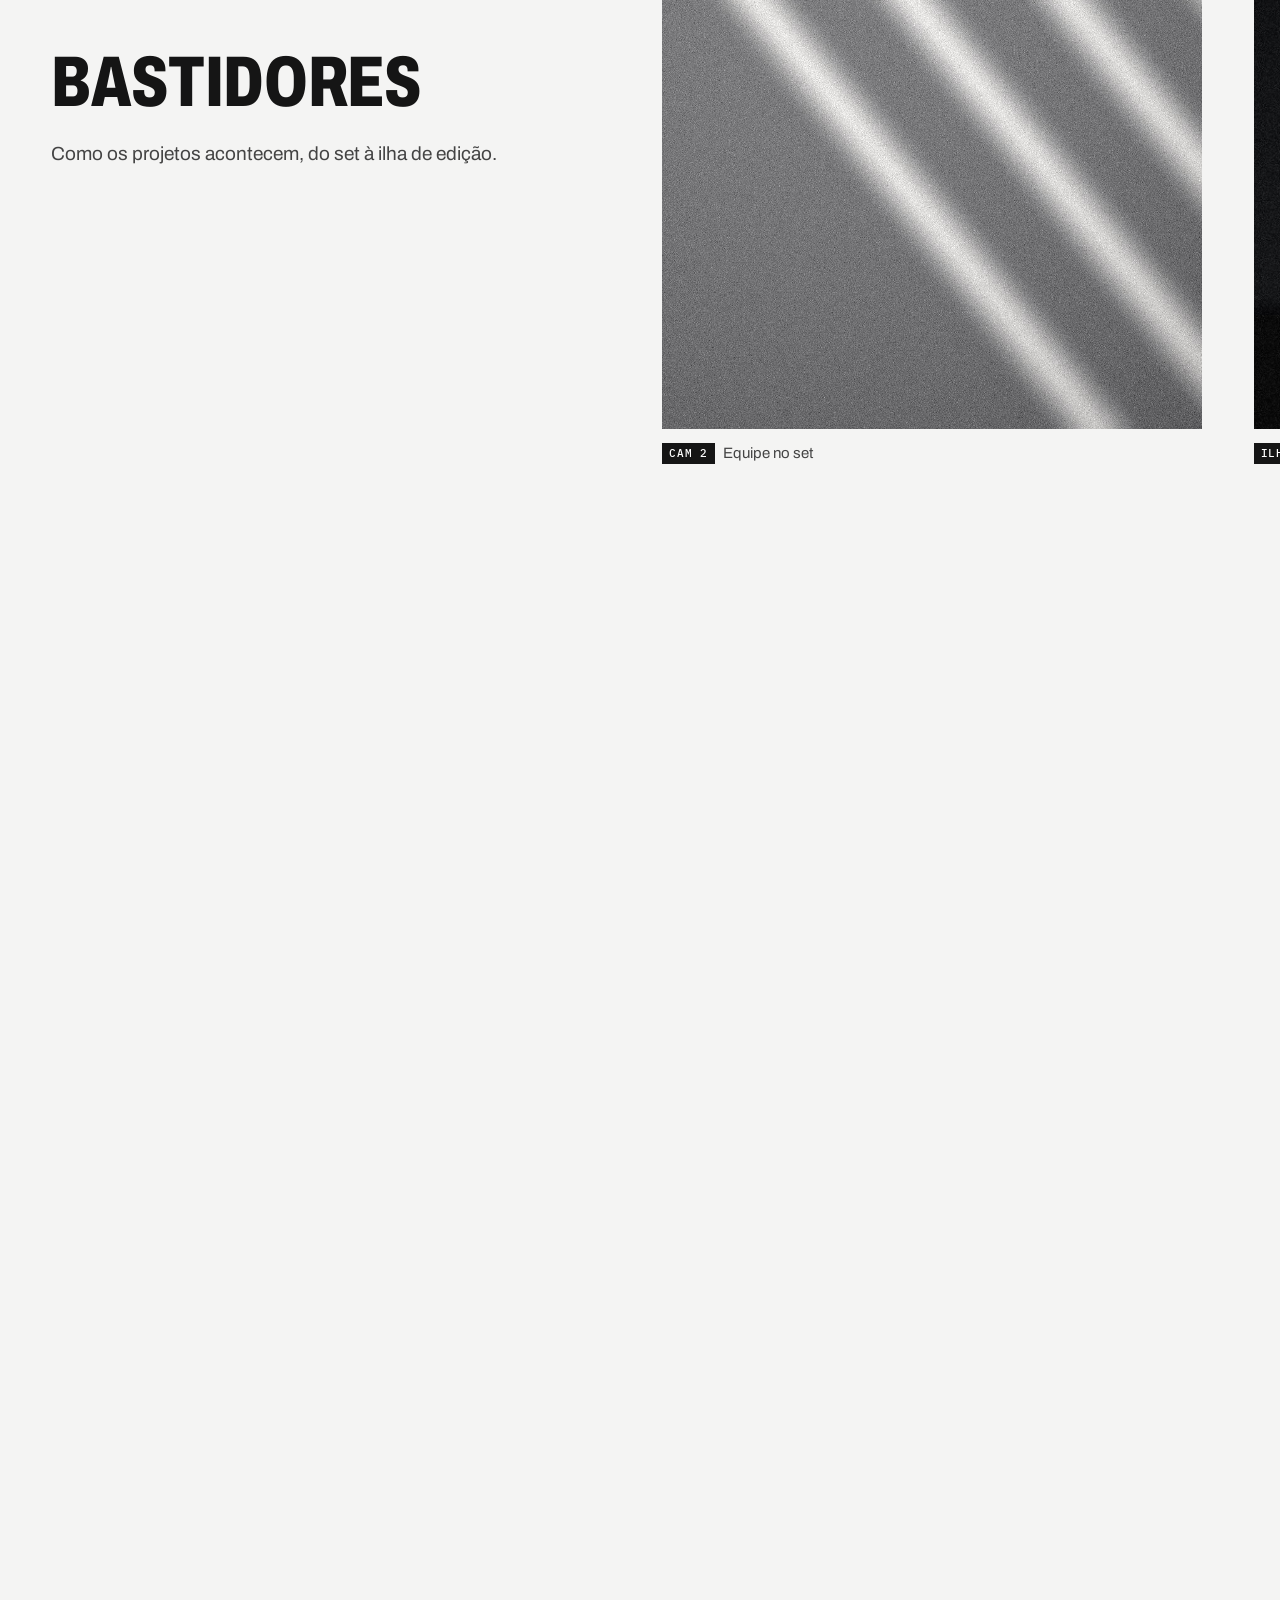
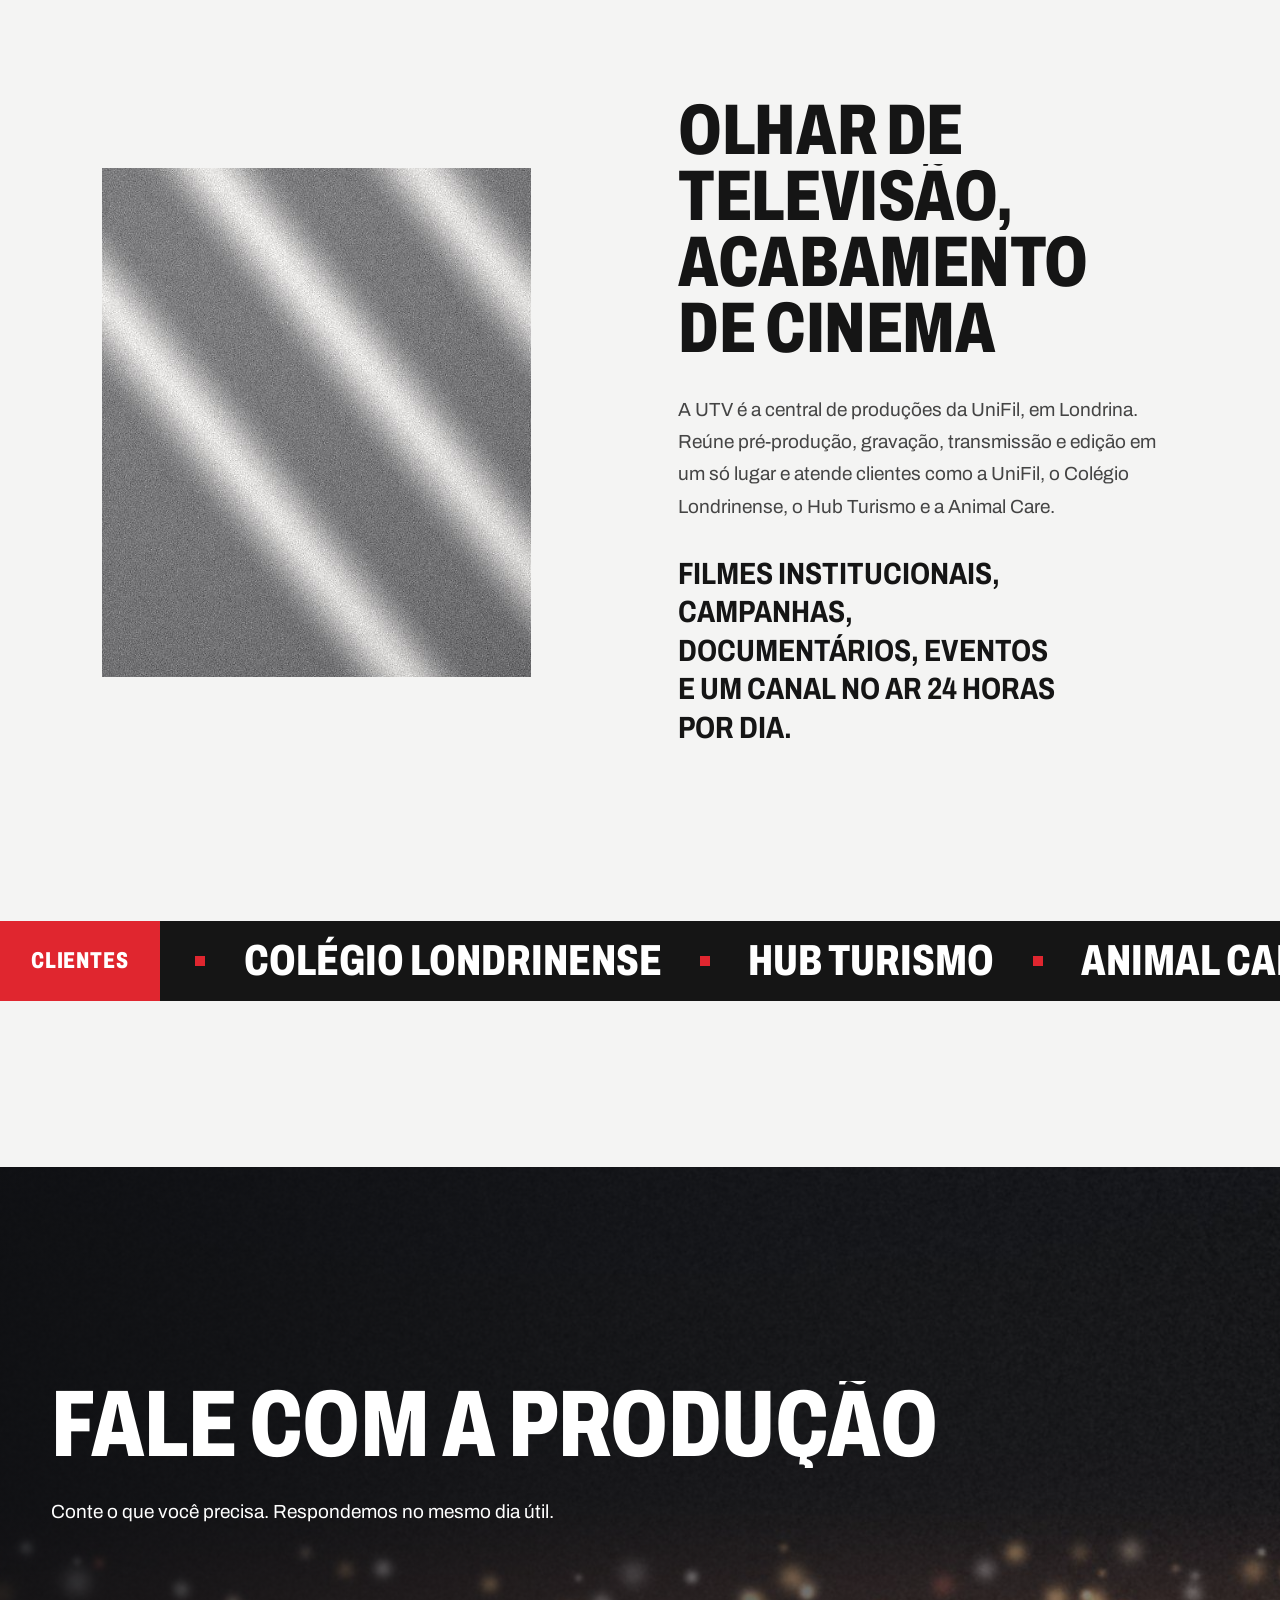
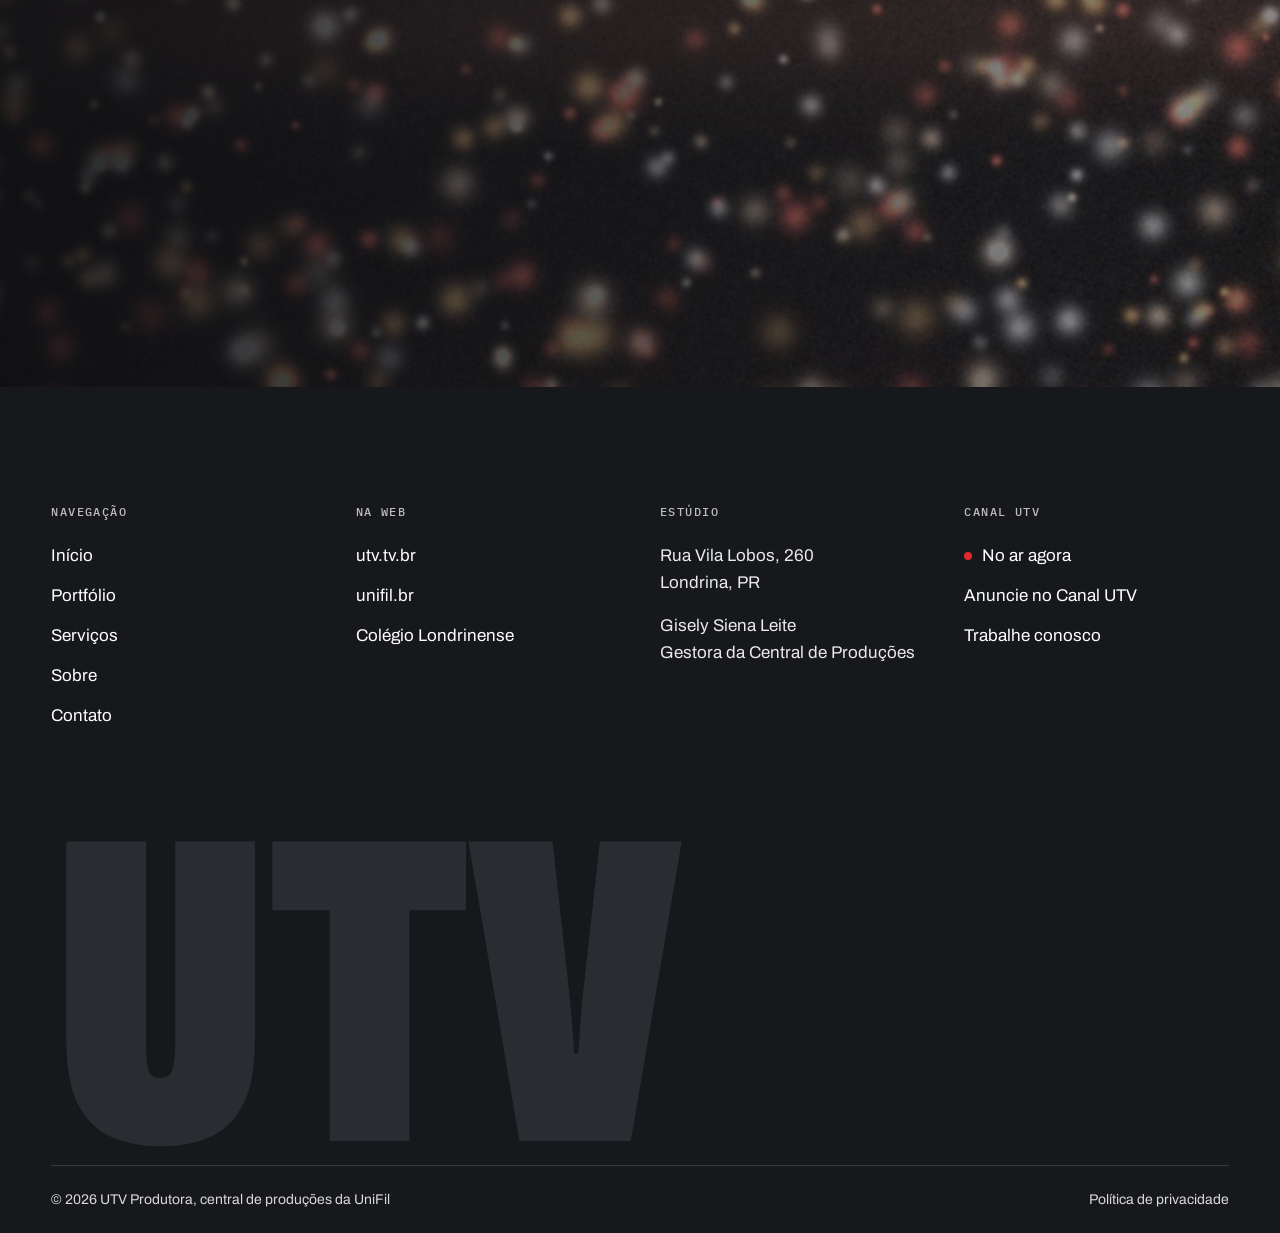
==== commit d31cf51f: "Remove defer dos scripts" ====
--- a/index.html
+++ b/index.html
@@ -247,12 +247,12 @@
   </div>
 </dialog>
 
-<script src="assets/vendor/gsap.min.js" defer></script>
-<script src="assets/vendor/ScrollTrigger.min.js" defer></script>
-<script src="assets/vendor/SplitText.min.js" defer></script>
-<script src="assets/vendor/Flip.min.js" defer></script>
-<script src="assets/vendor/lenis.min.js" defer></script>
-<script src="assets/js/conteudo.js" defer></script>
-<script src="assets/js/site.js" defer></script>
+<script src="assets/vendor/gsap.min.js"></script>
+<script src="assets/vendor/ScrollTrigger.min.js"></script>
+<script src="assets/vendor/SplitText.min.js"></script>
+<script src="assets/vendor/Flip.min.js"></script>
+<script src="assets/vendor/lenis.min.js"></script>
+<script src="assets/js/conteudo.js"></script>
+<script src="assets/js/site.js"></script>
 </body>
 </html>
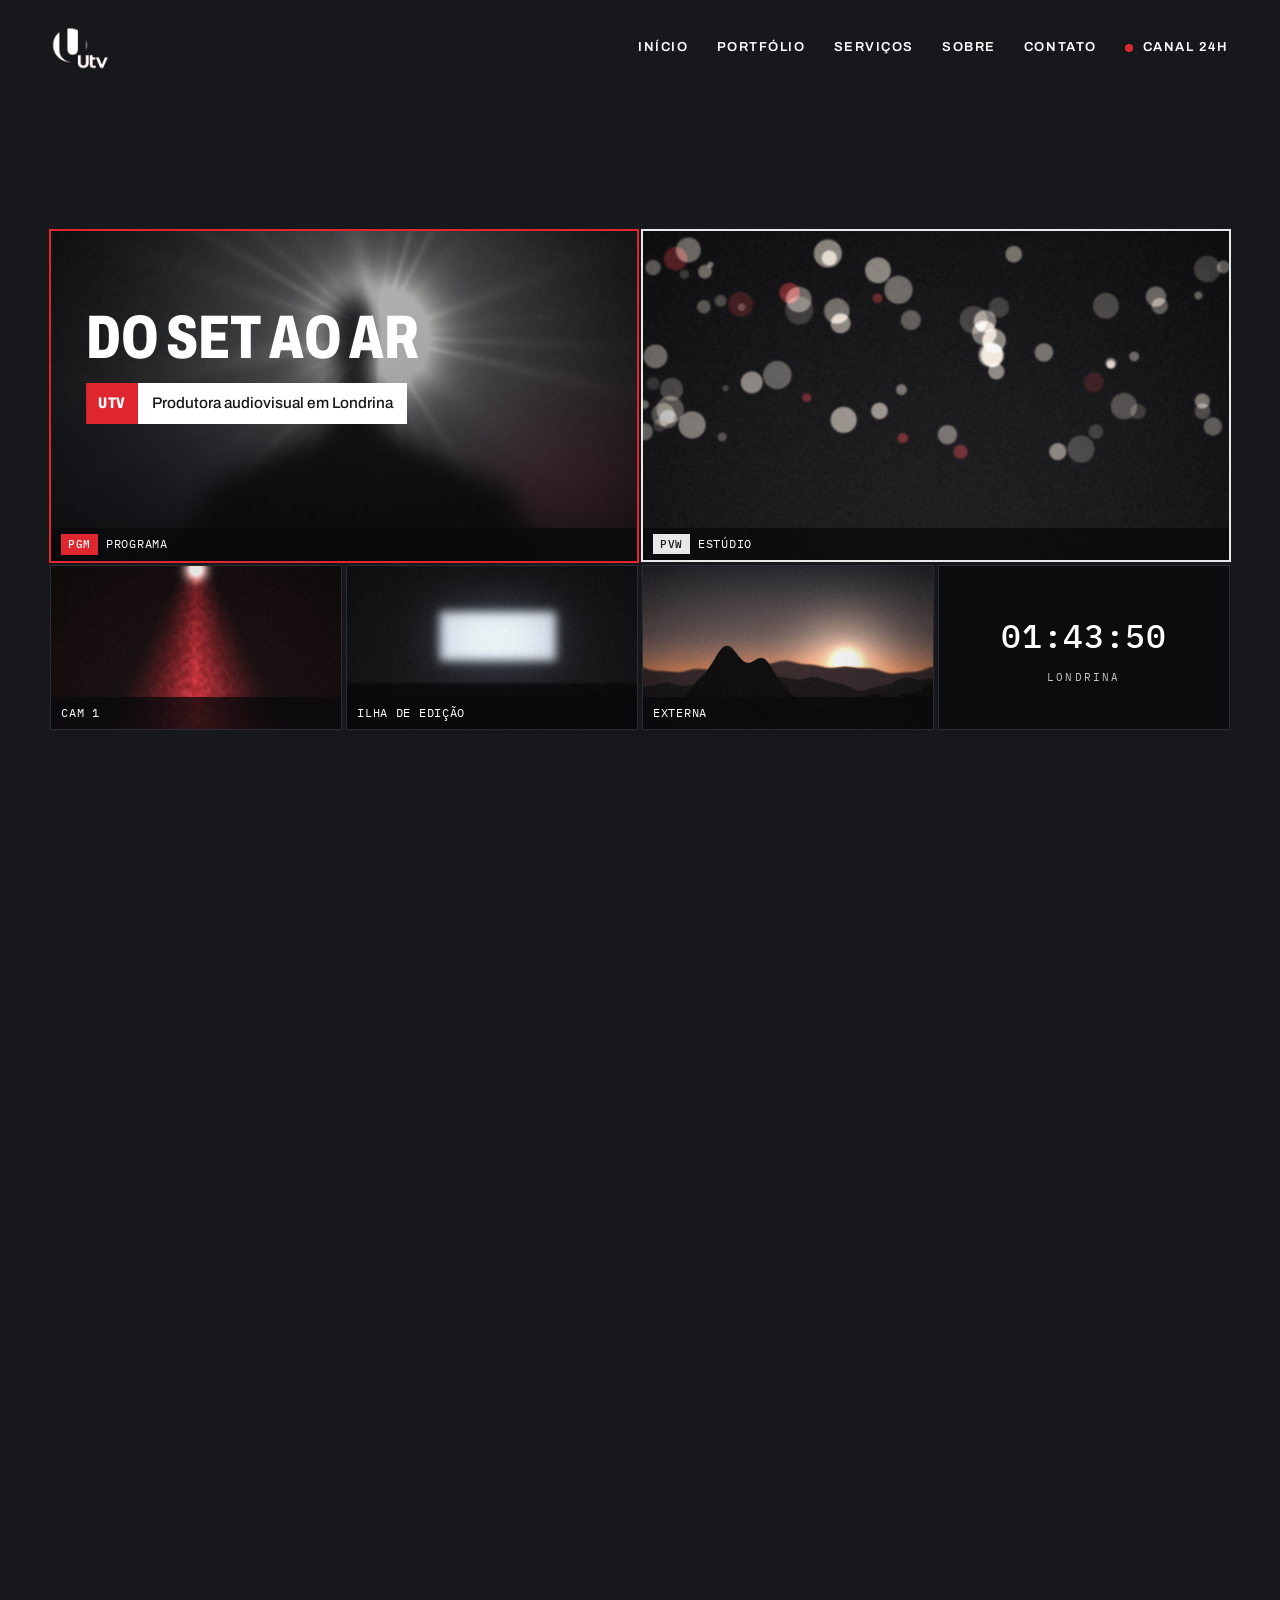
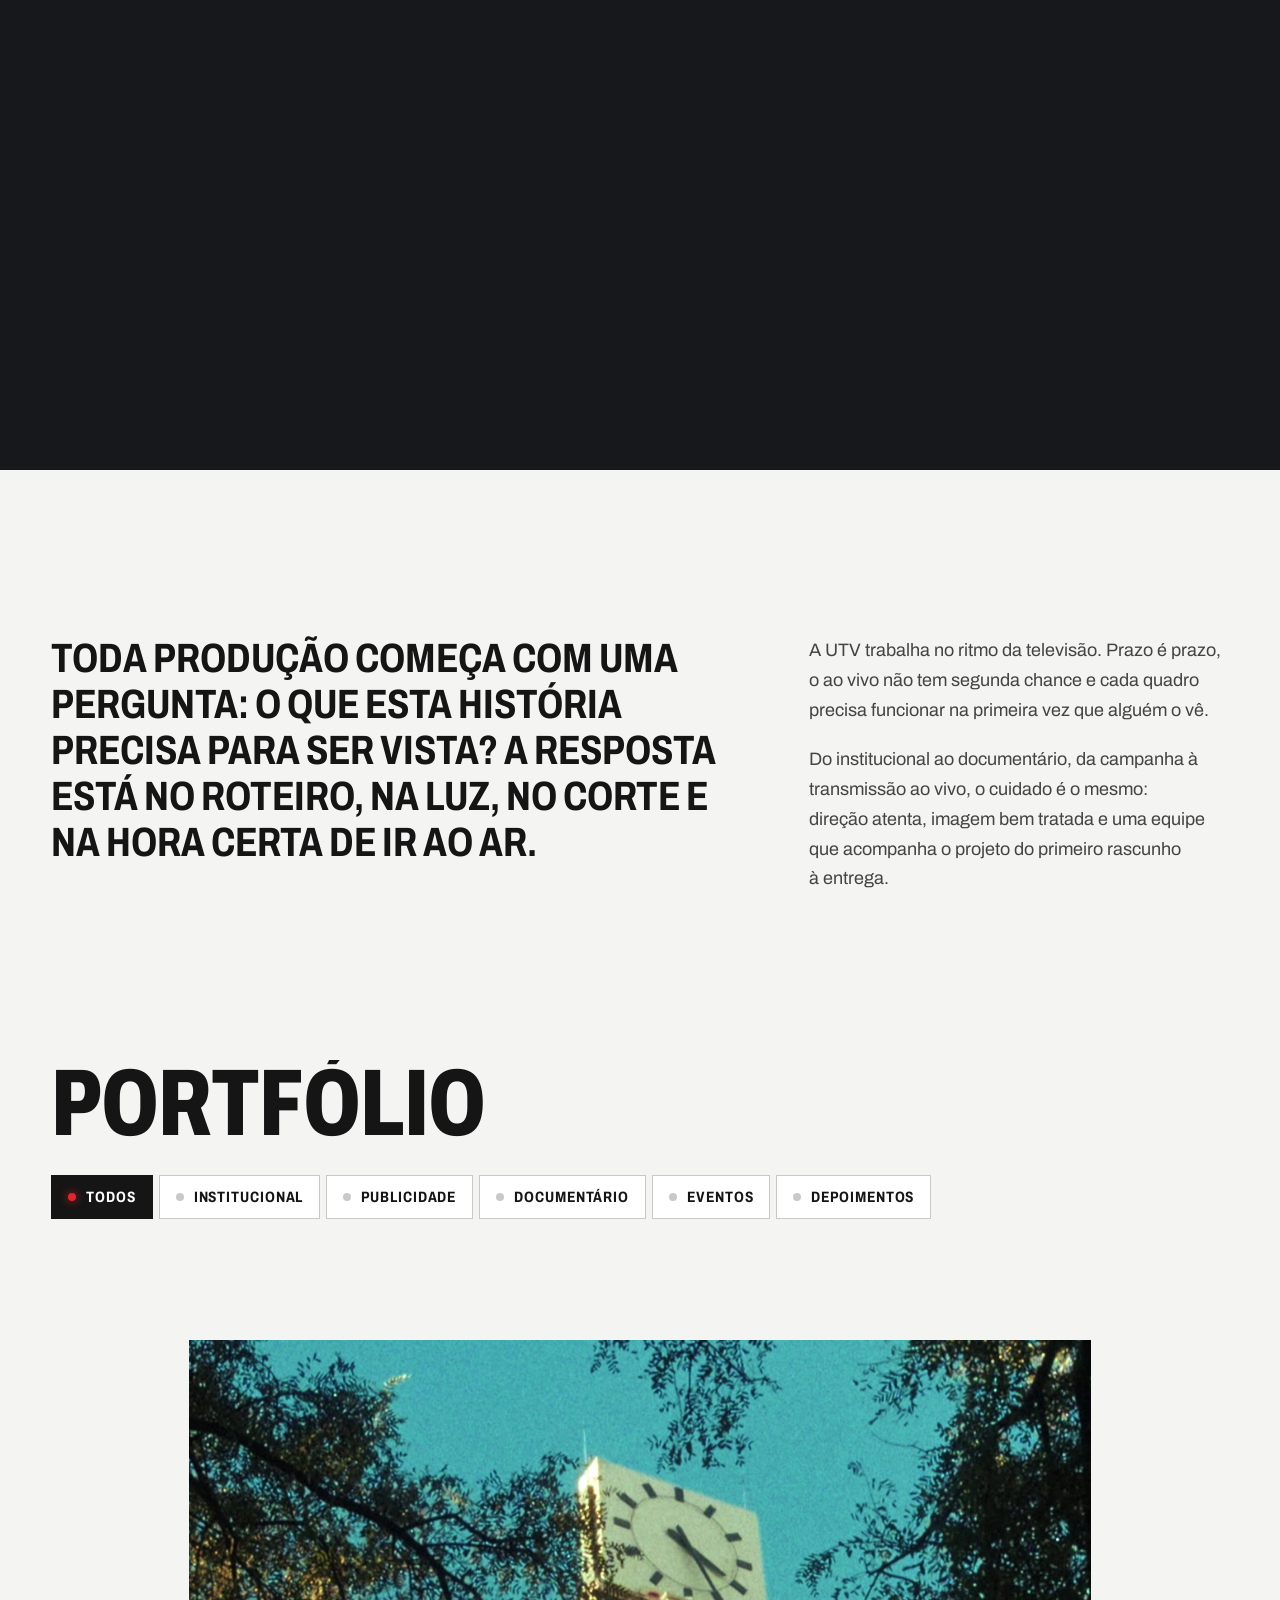
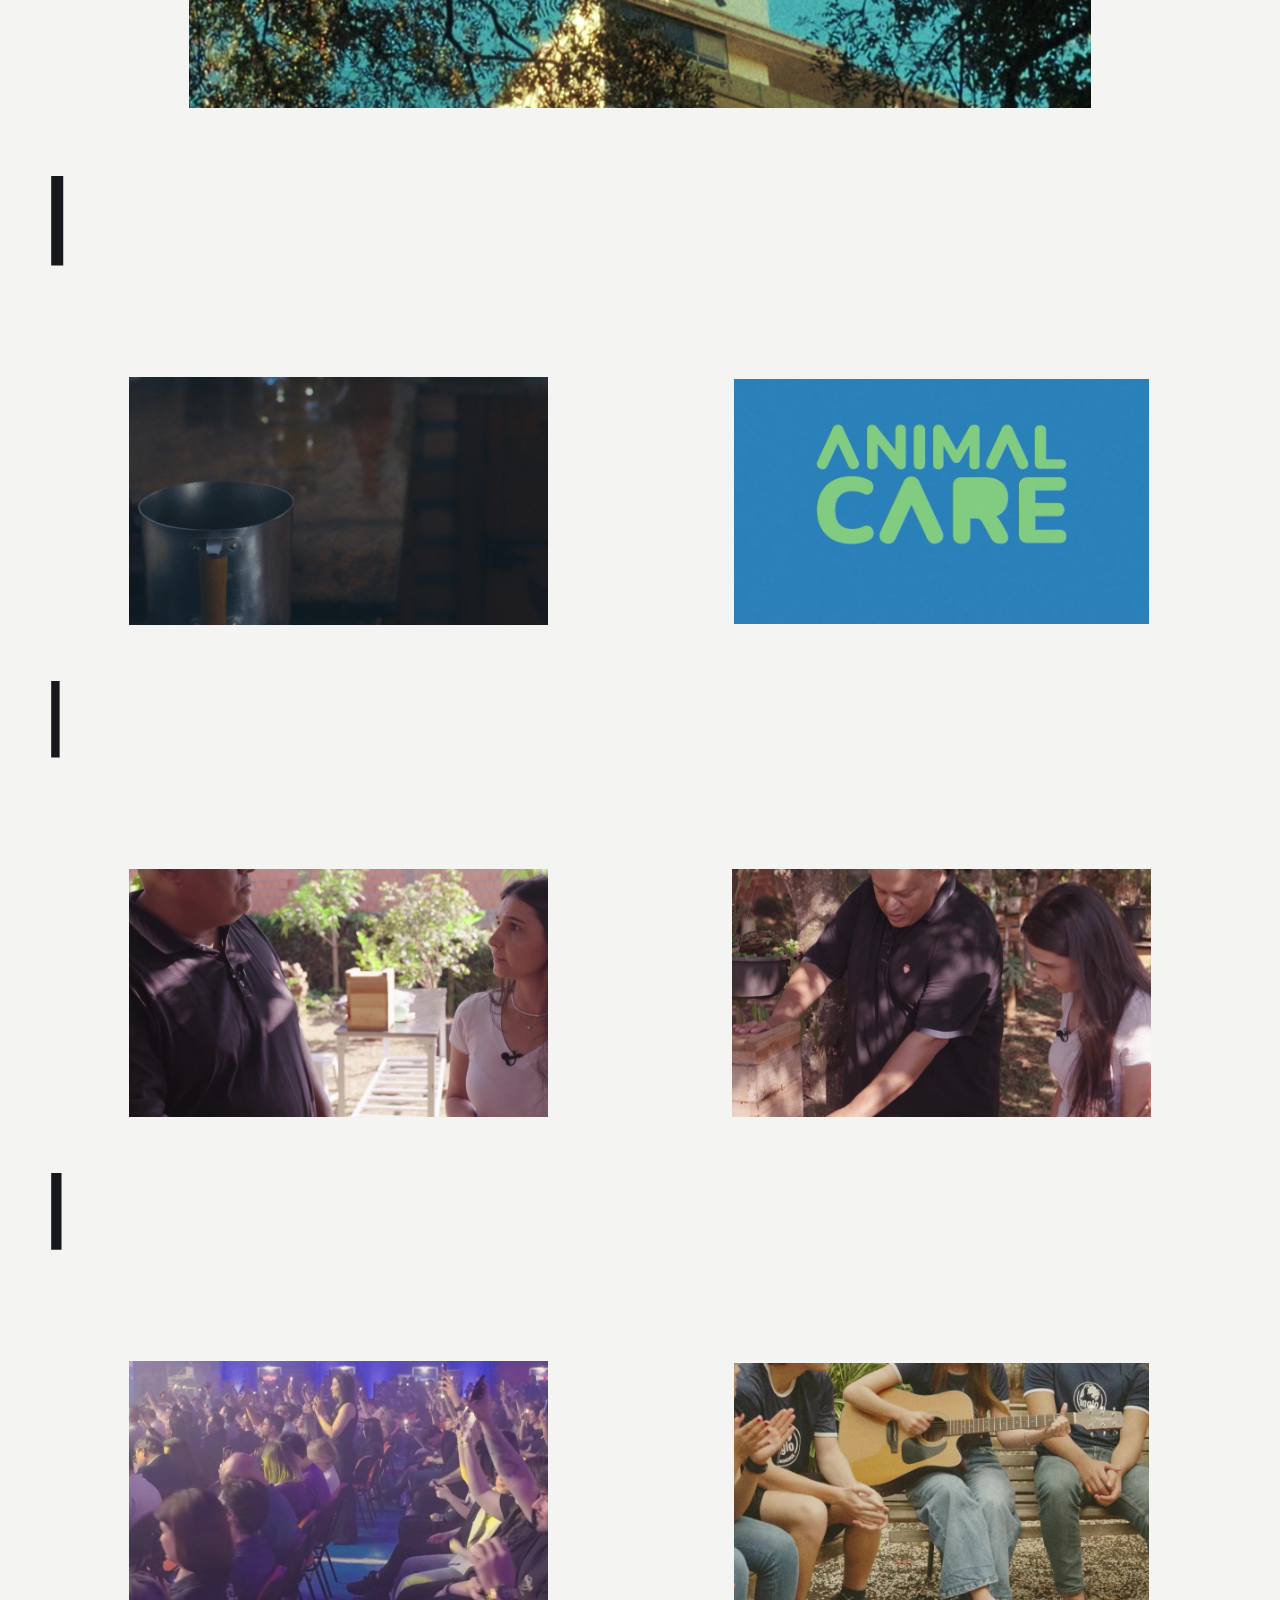
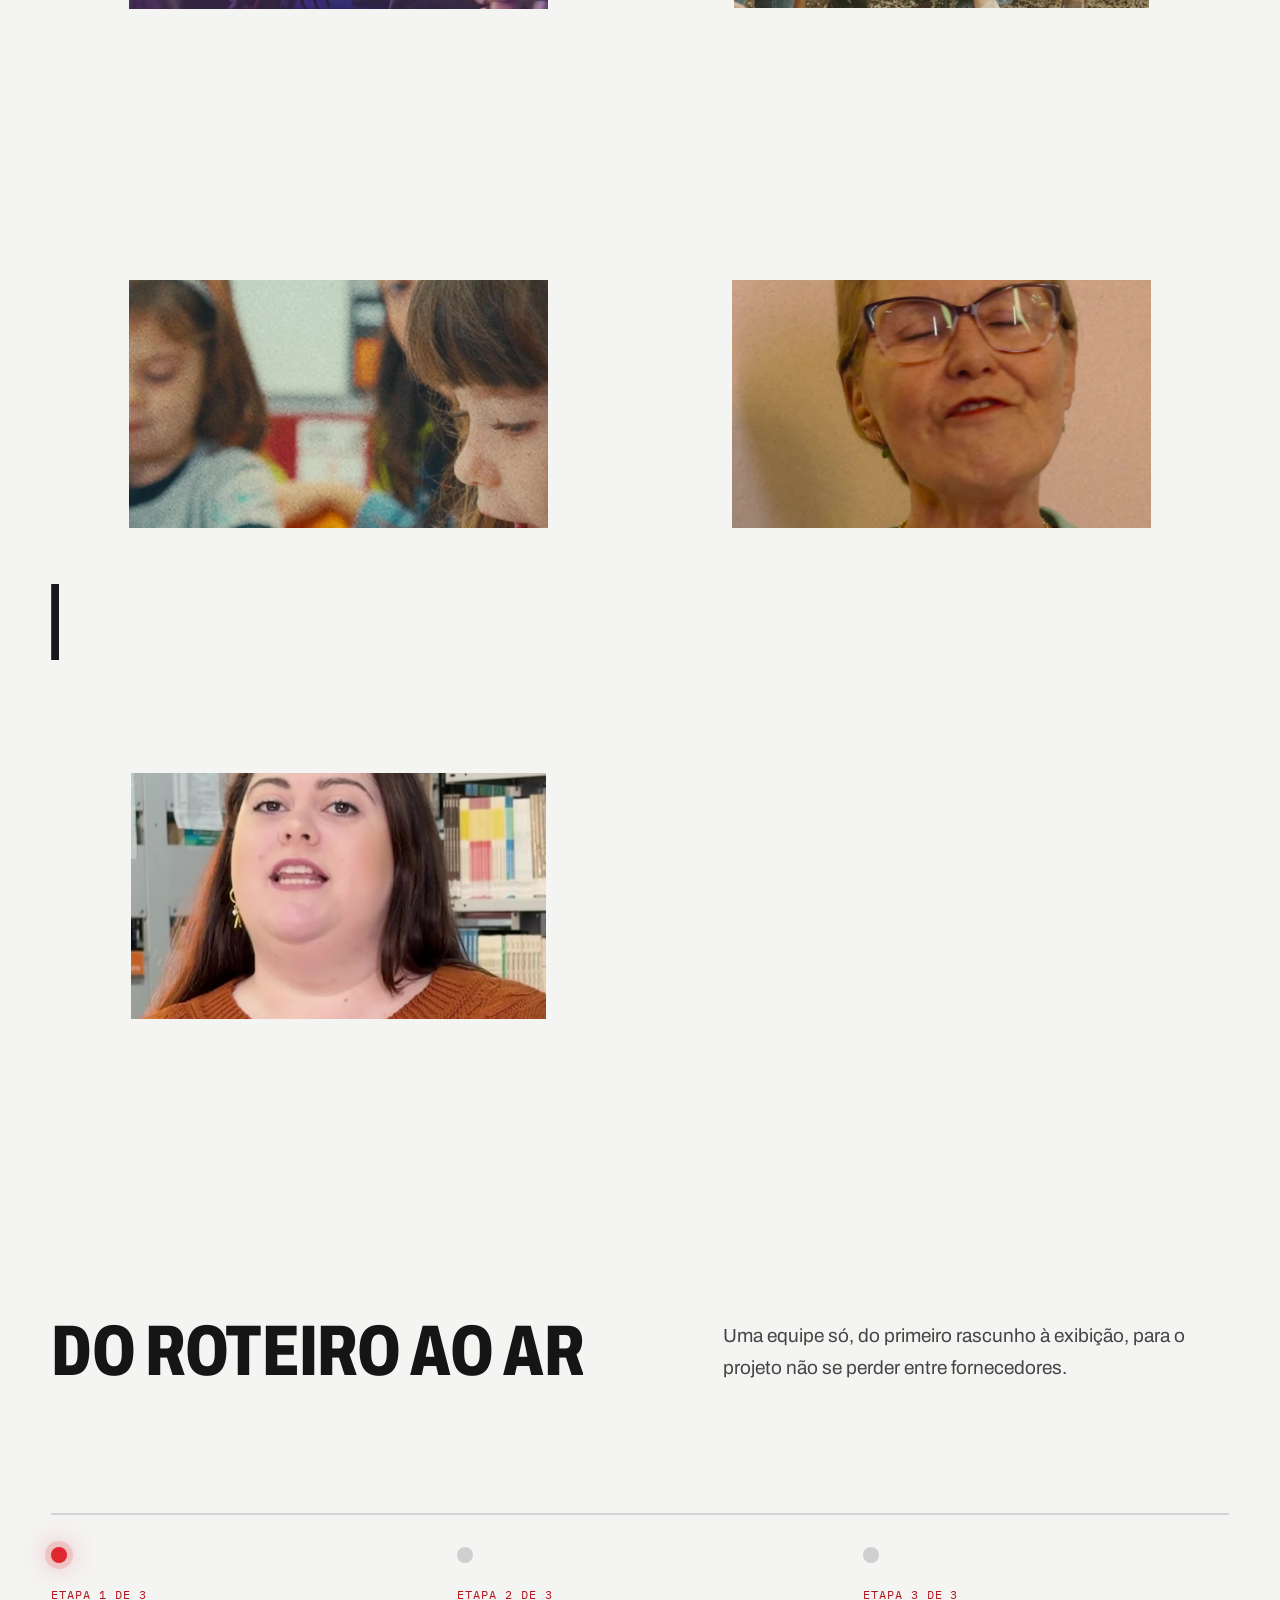
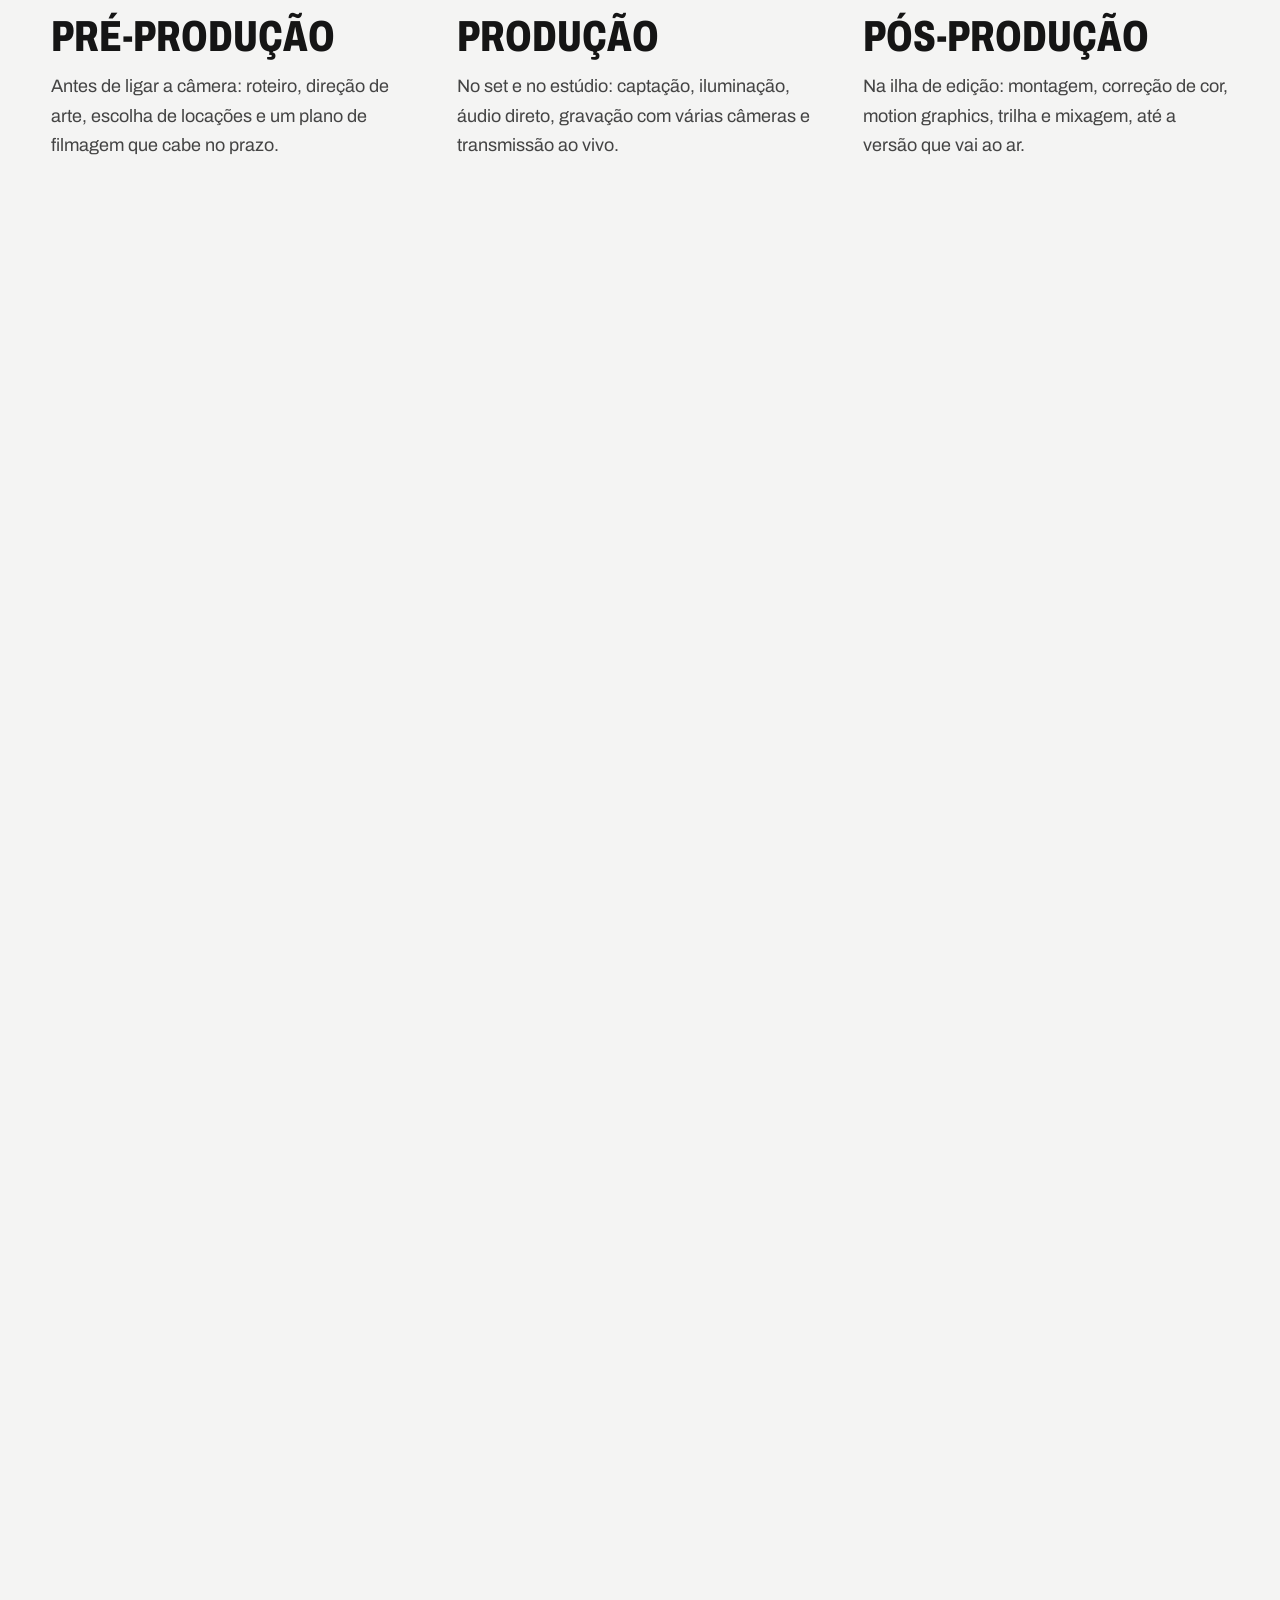
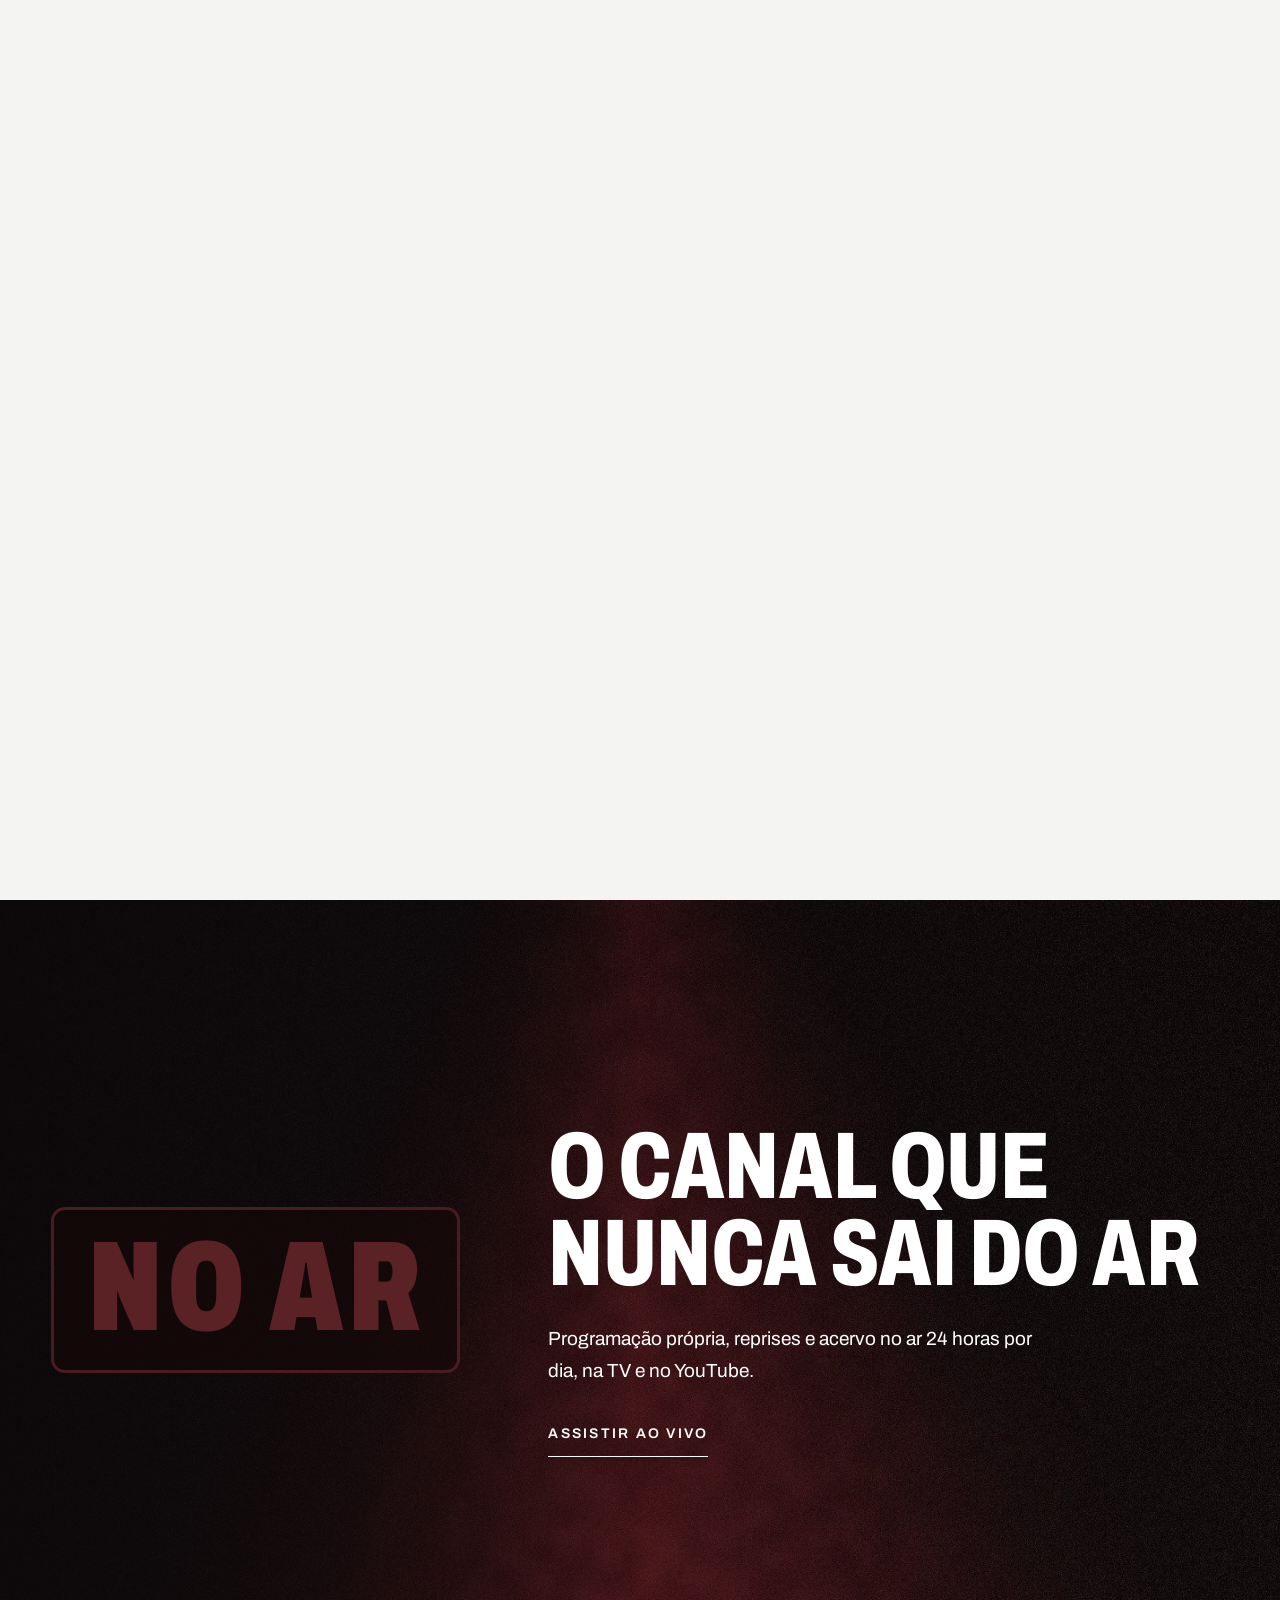
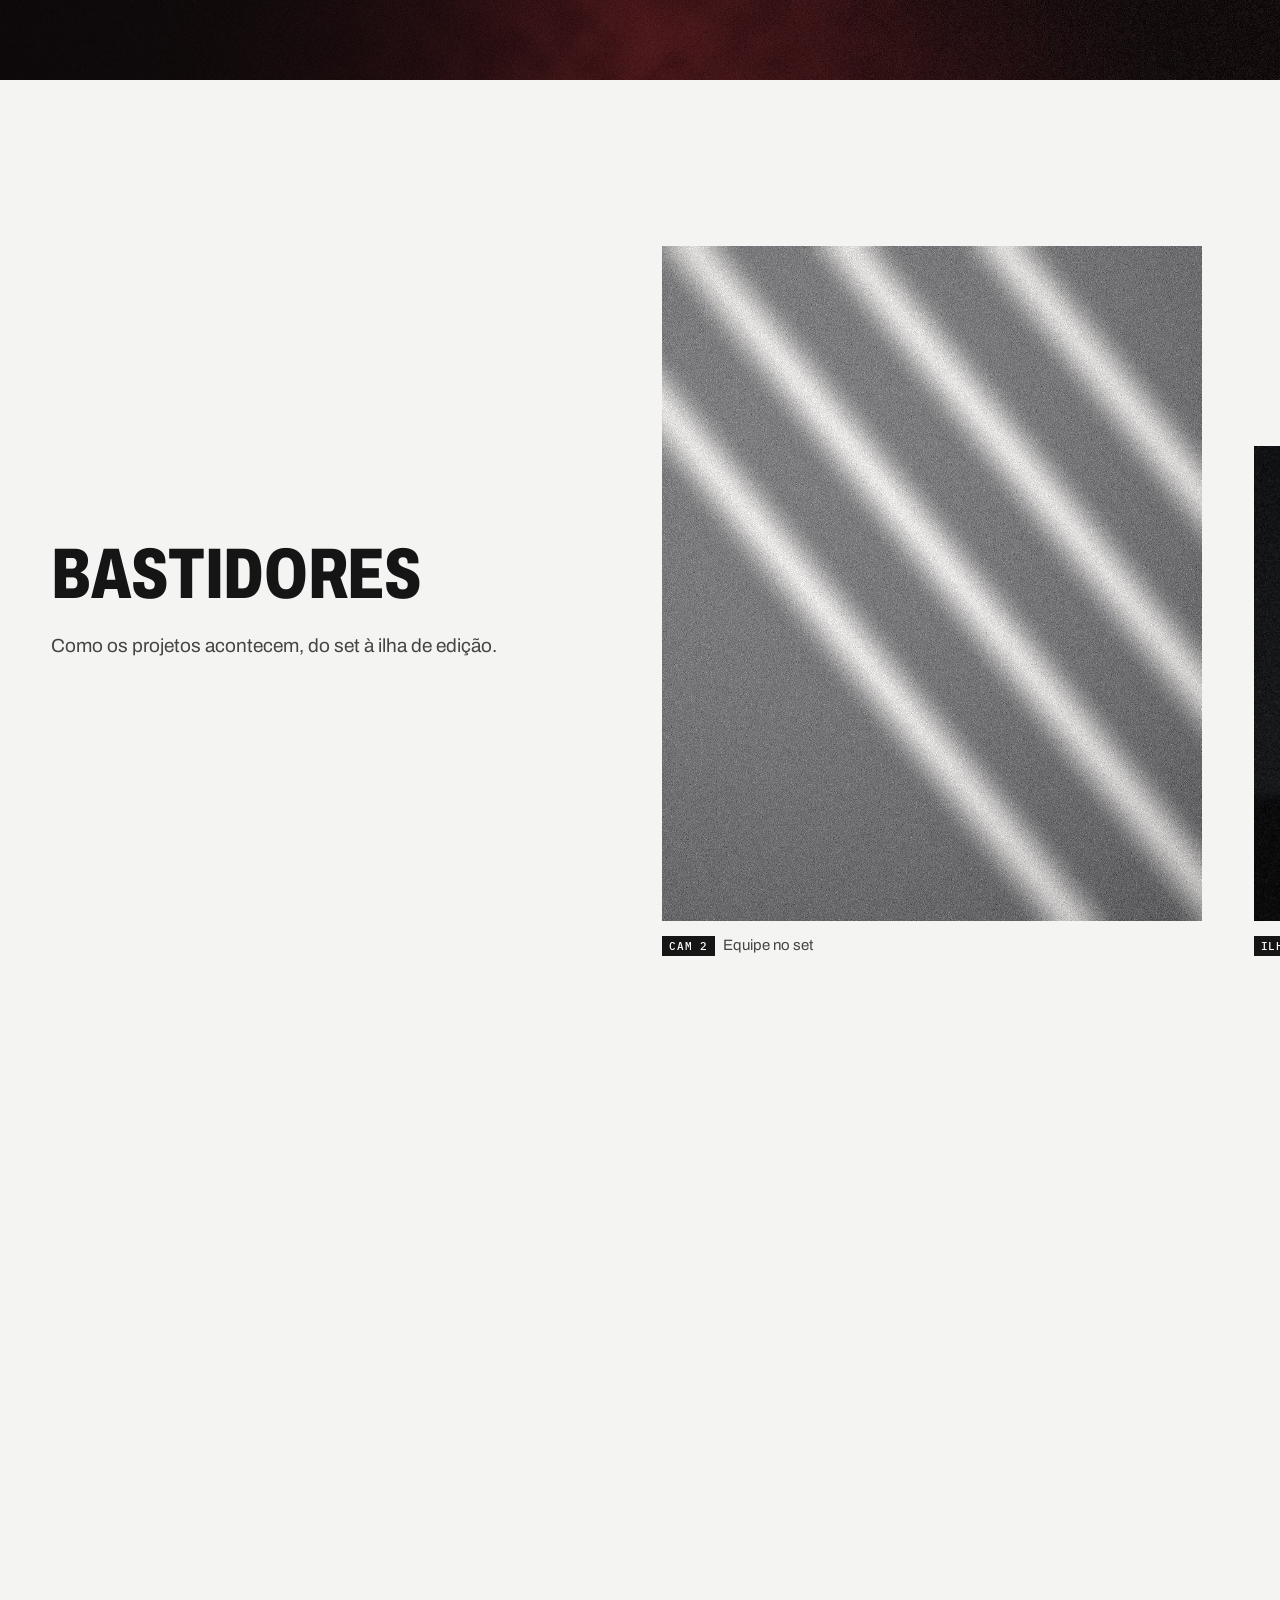
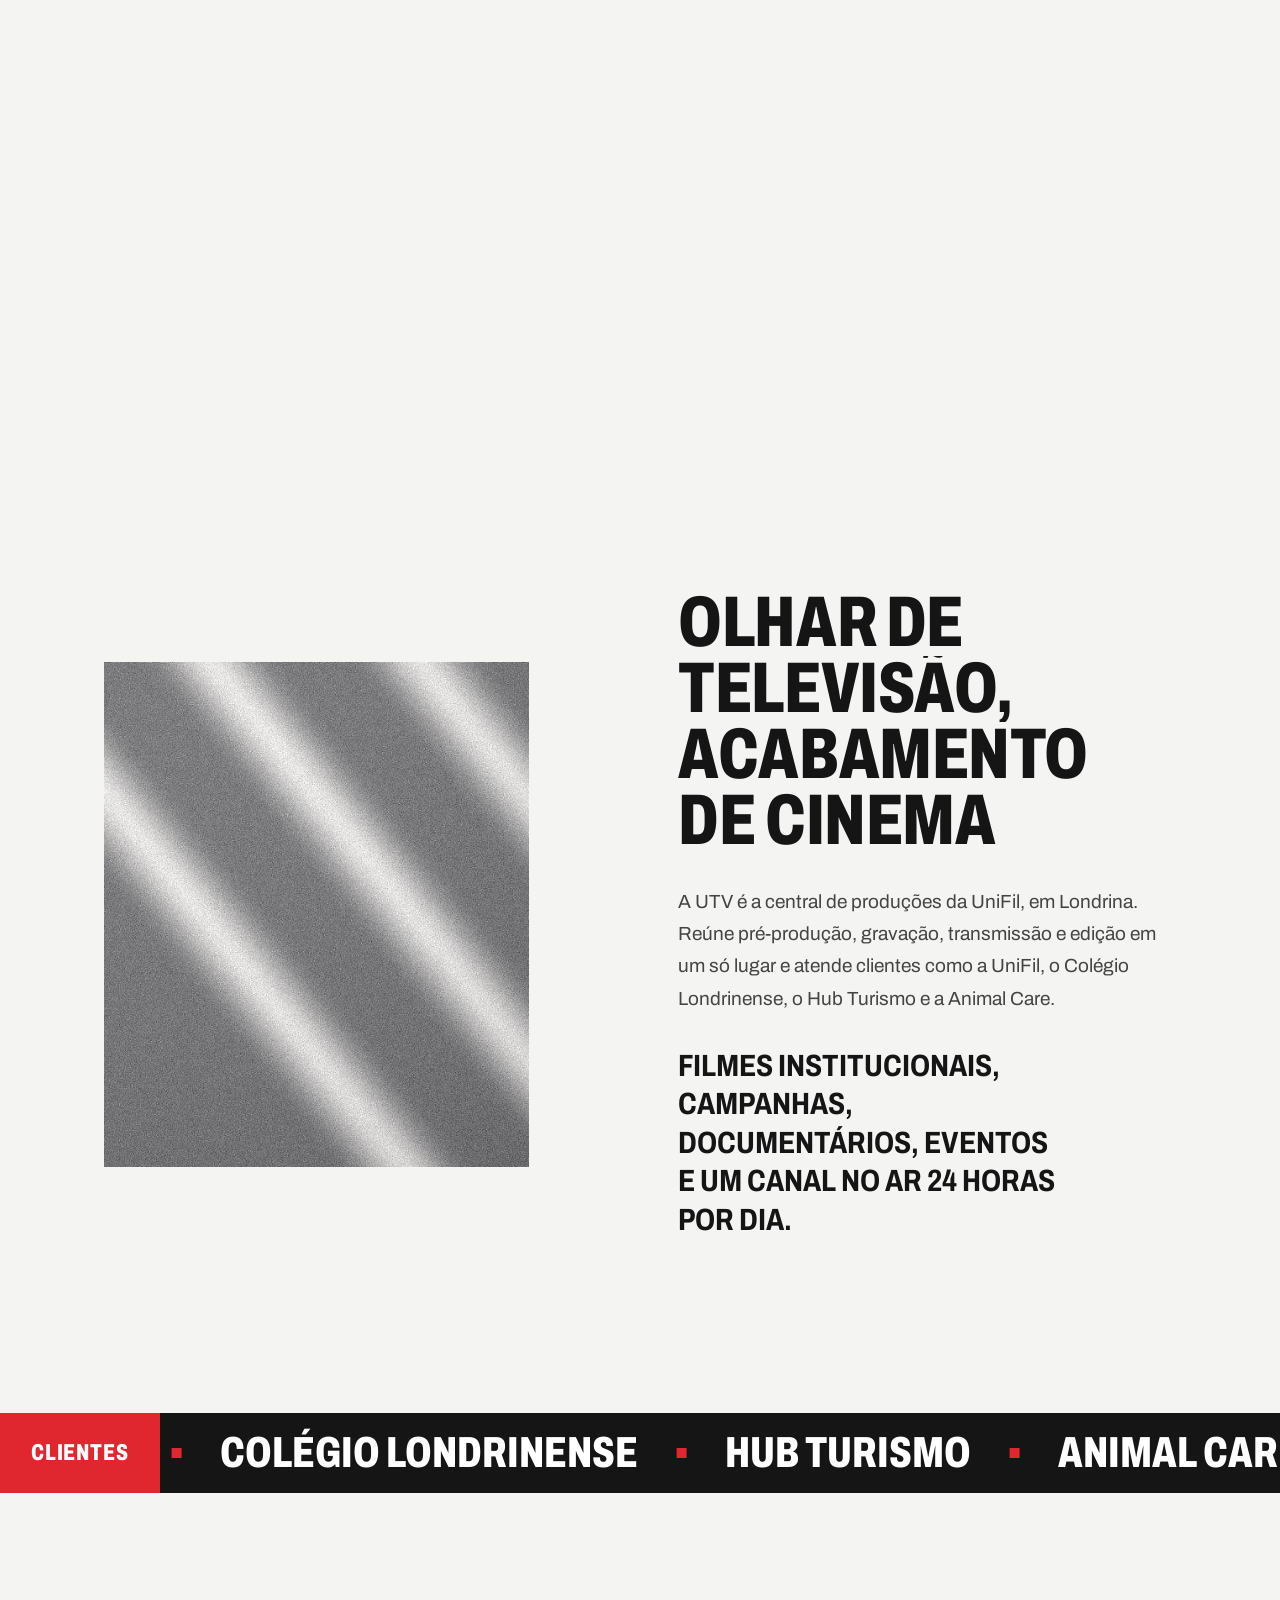
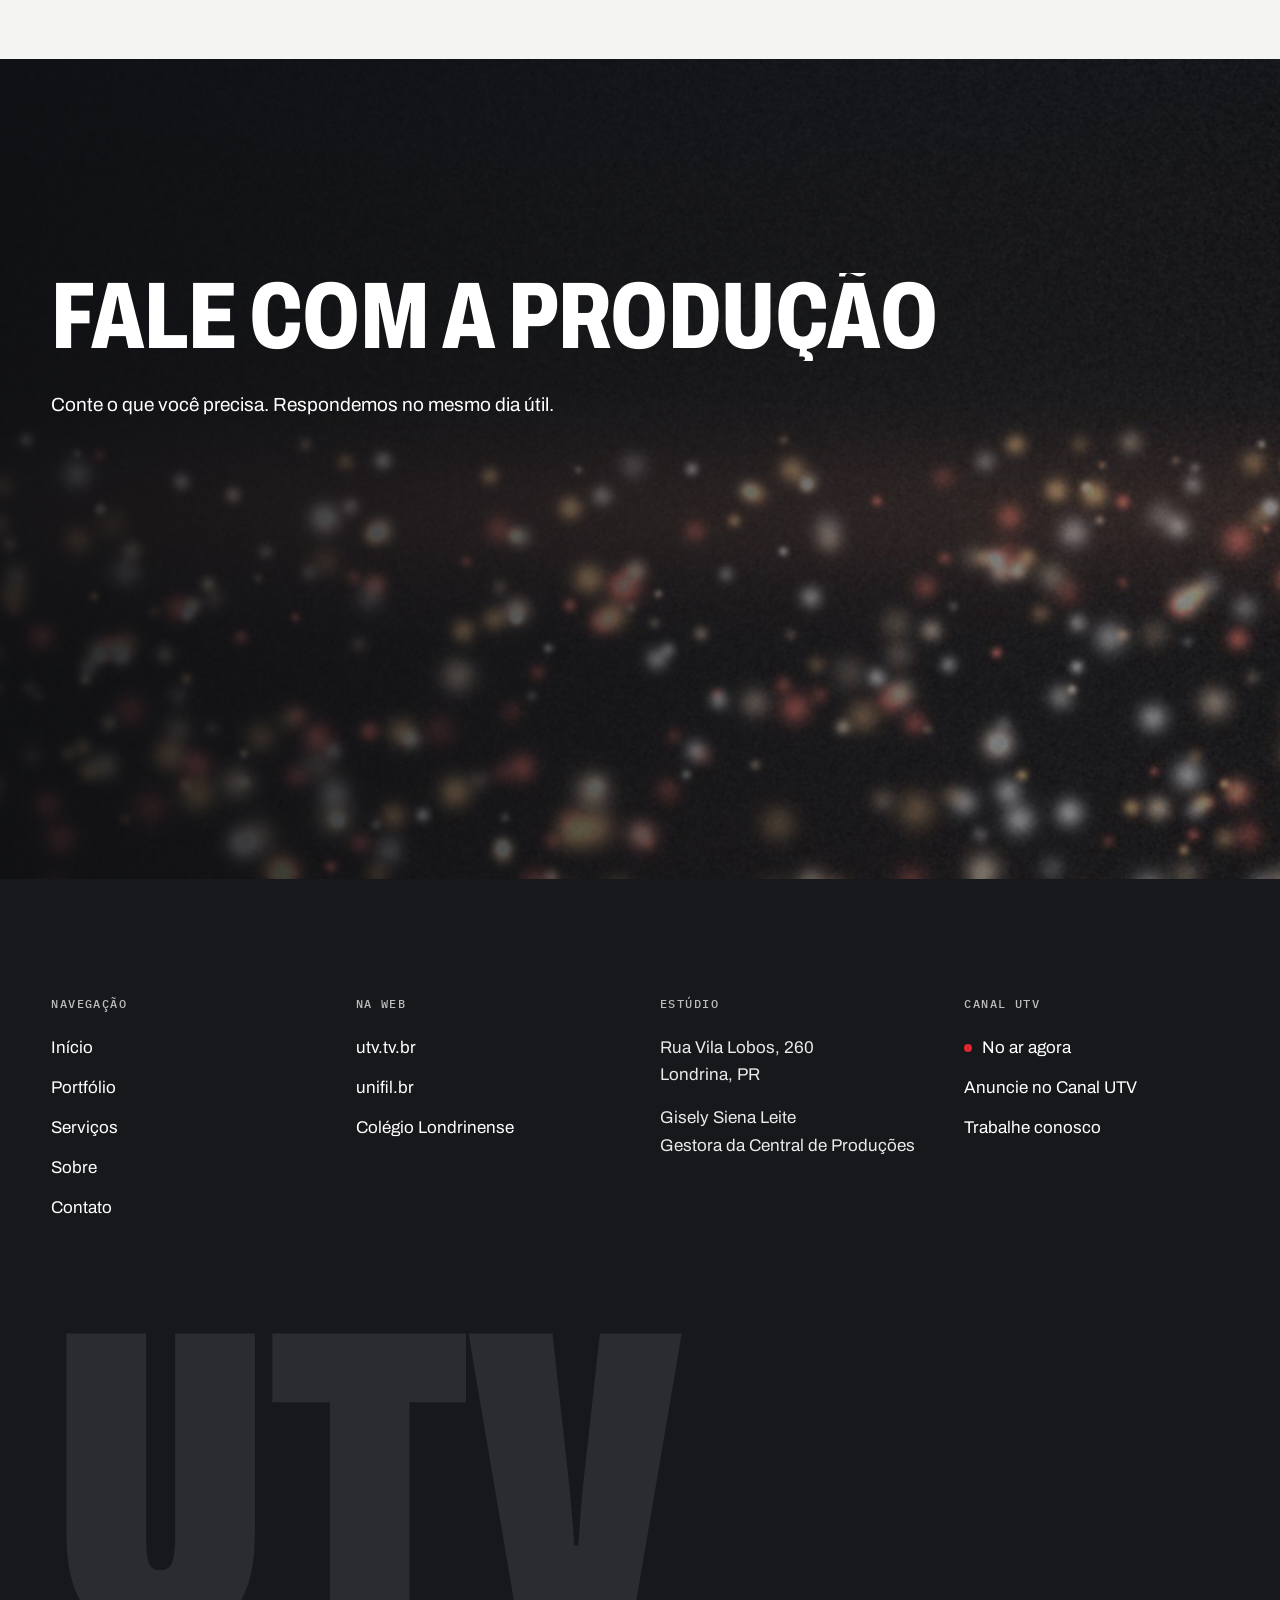
==== commit a5877384: "Adiciona logo da UTV no menu Co-Authored-By: Claude Sonnet 5.5 <noreply@anthropic.com>" ====
--- a/index.html
+++ b/index.html
@@ -18,7 +18,7 @@
 
 <header class="nav">
   <div class="wrap nav__inner">
-    <a class="nav__logo" href="#topo" aria-label="UTV, início"><span class="nav__tally"></span>UTV</a>
+    <a class="nav__logo" href="#topo" aria-label="UTV, início"><img src="assets/img/logo-utv.png" alt="UTV" width="140" height="104"></a>
     <nav class="nav__links" aria-label="Principal">
       <a href="#topo">Início</a>
       <a href="#portfolio">Portfólio</a>
--- a/assets/css/site.css
+++ b/assets/css/site.css
@@ -381,3 +381,7 @@
   .idle-hint__track::after { animation: none; top: 30%; }
   .live-dot, .timeline li.is-now .when::before { animation: none; }
 }
+
+/* Logotipo em imagem */
+.nav__logo img { display: block; height: 44px; width: auto; }
+.nav.on-light .nav__logo img { filter: brightness(0); }
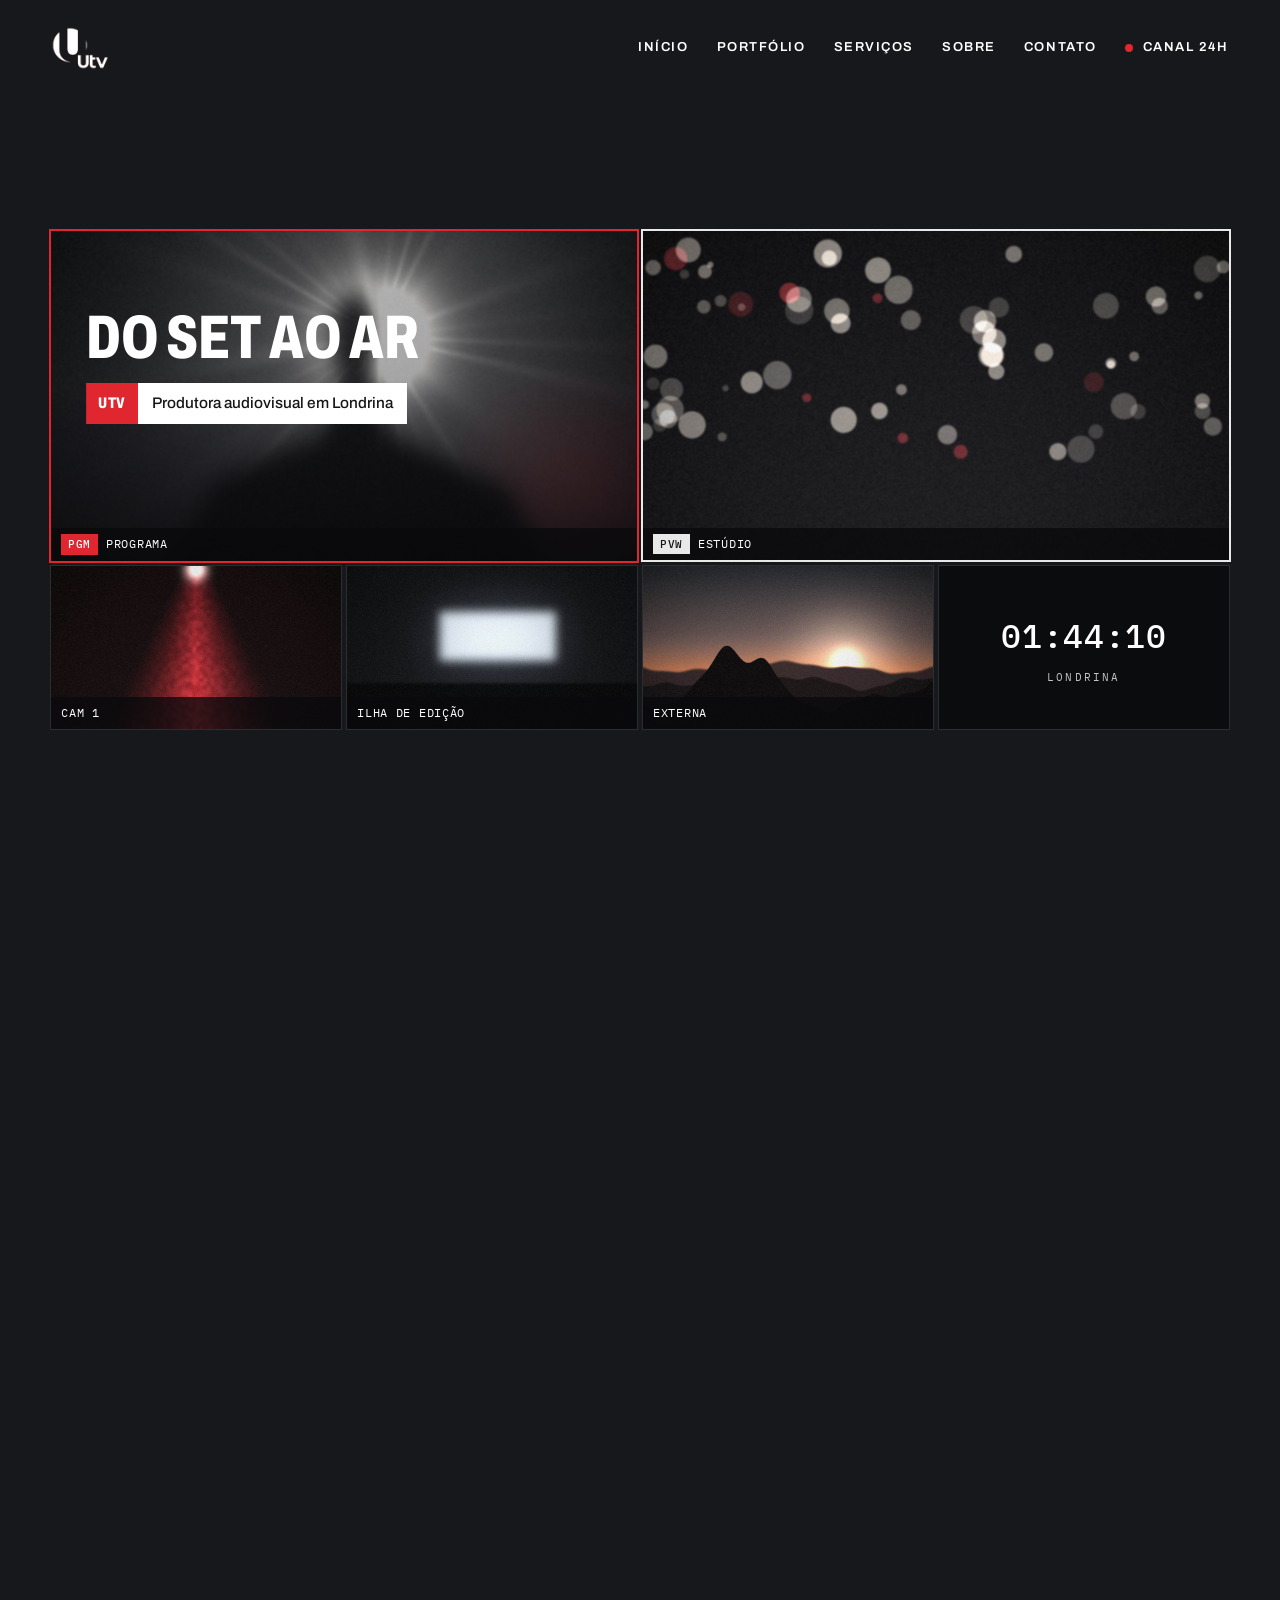
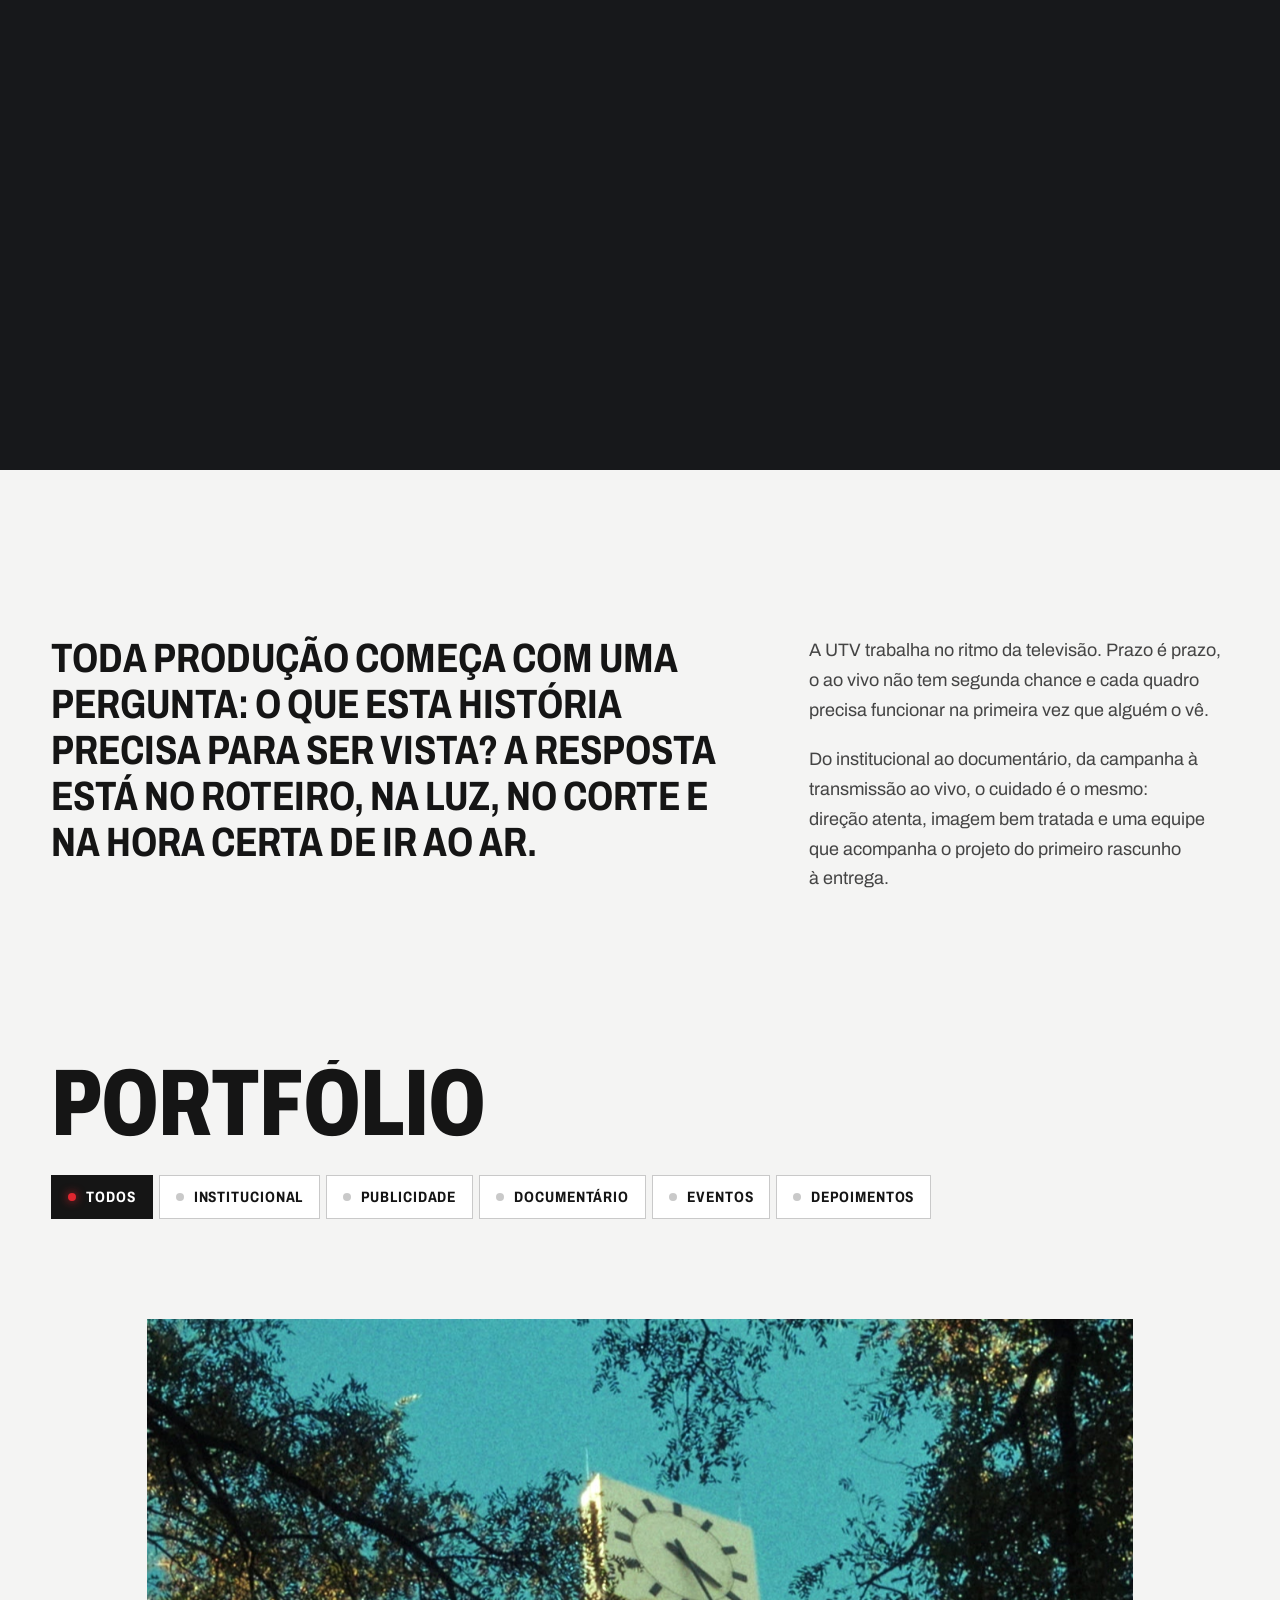
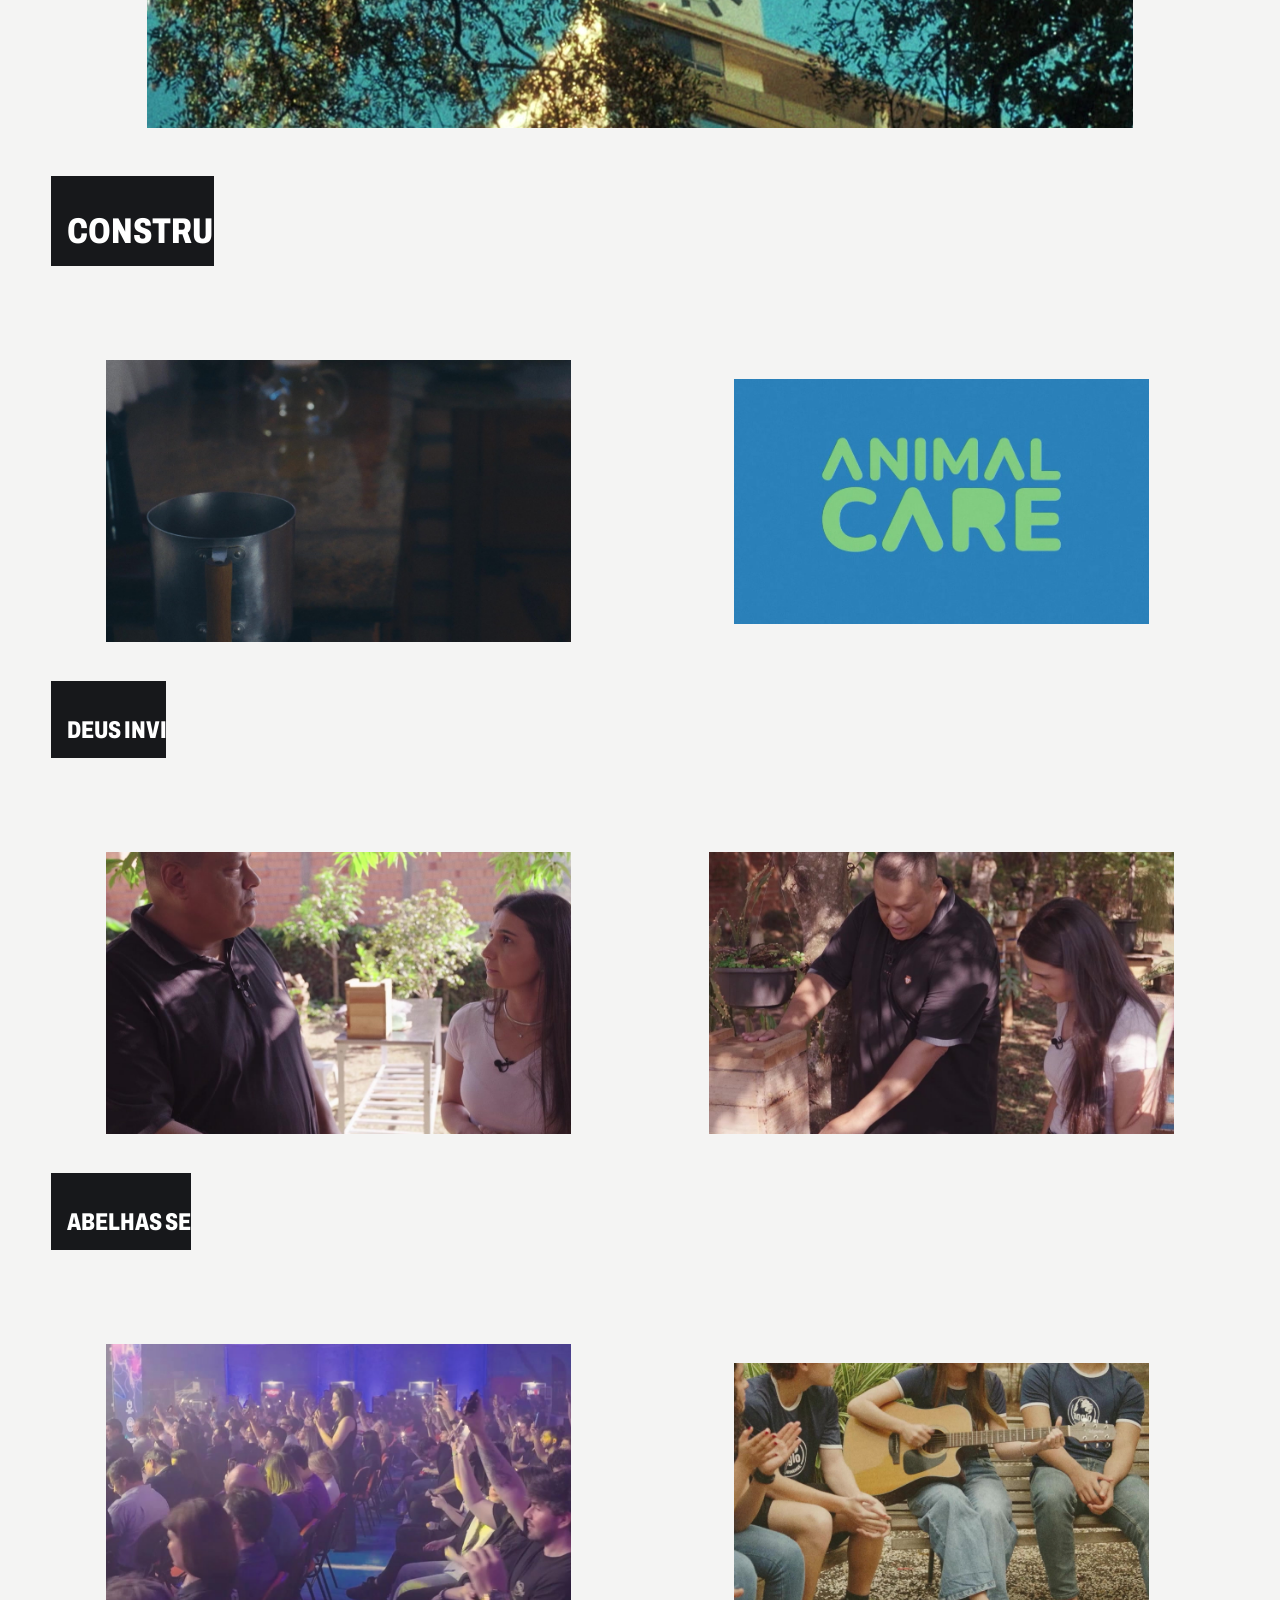
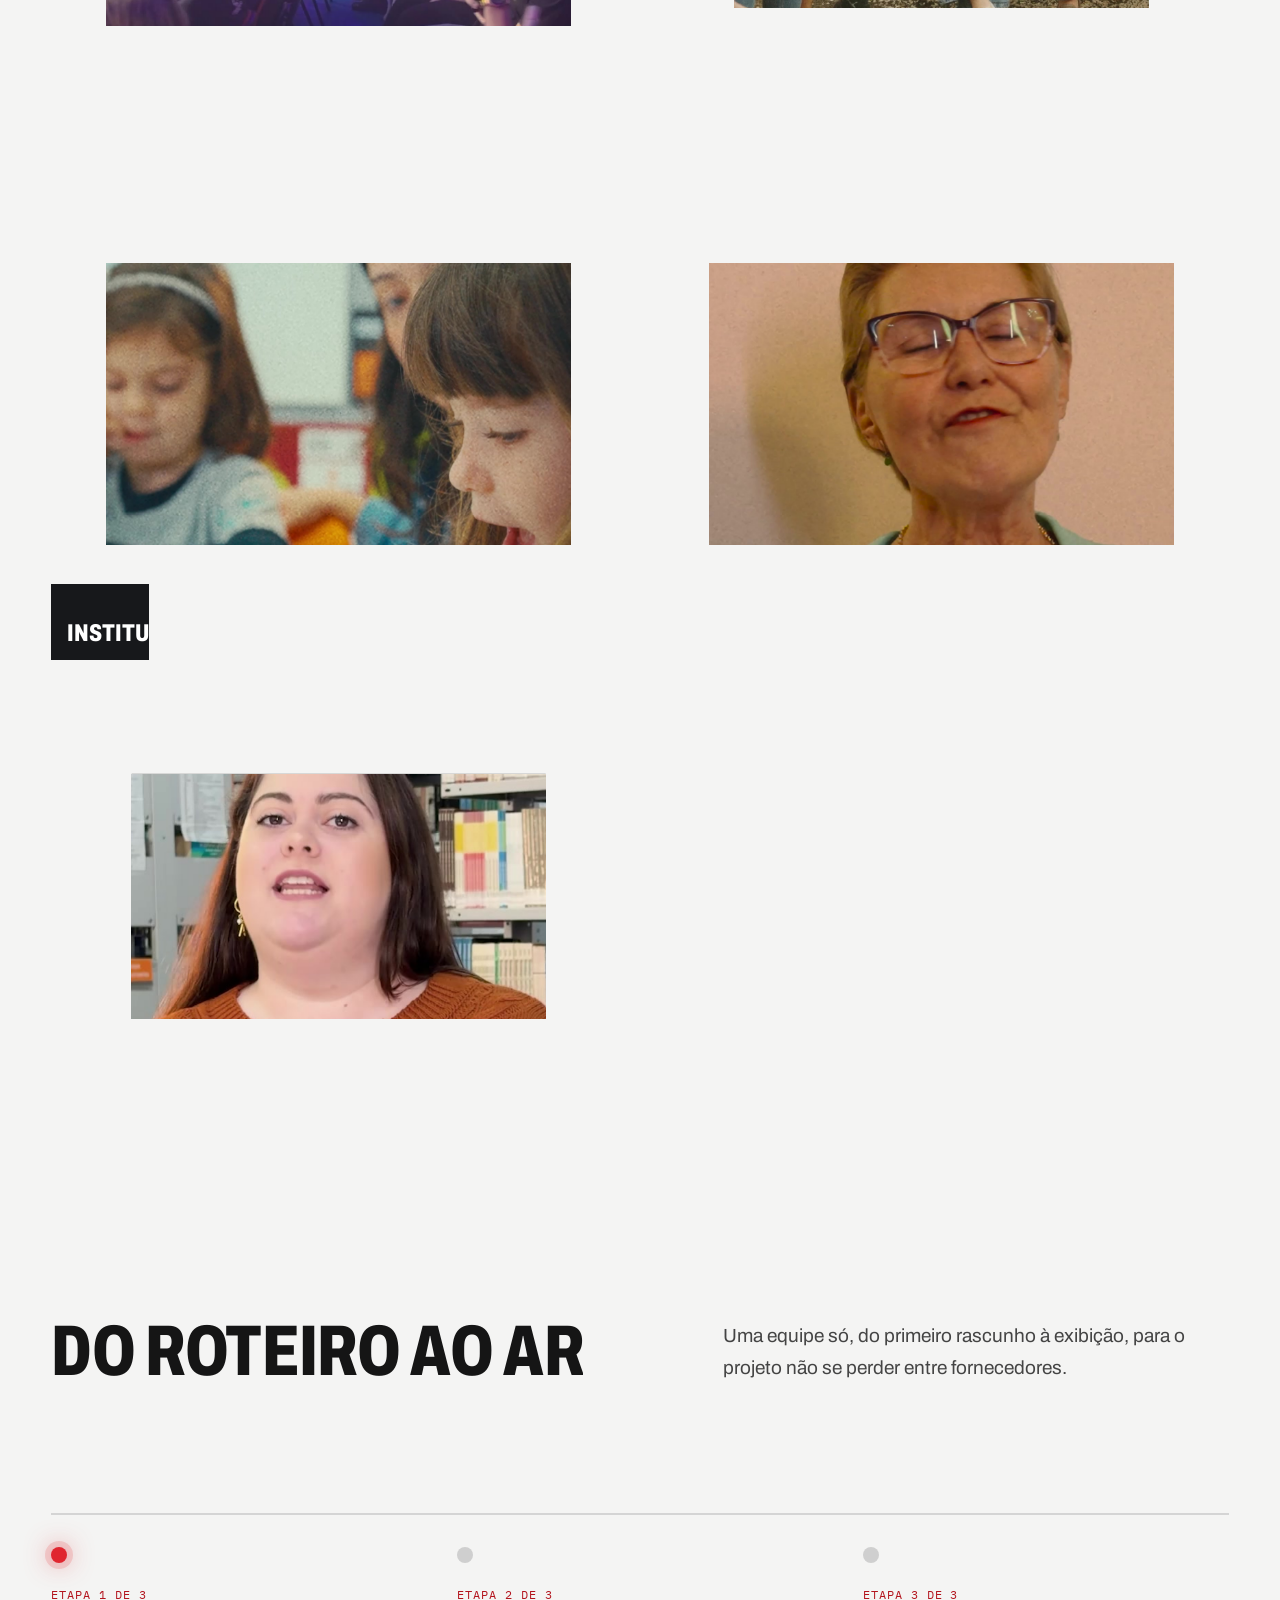
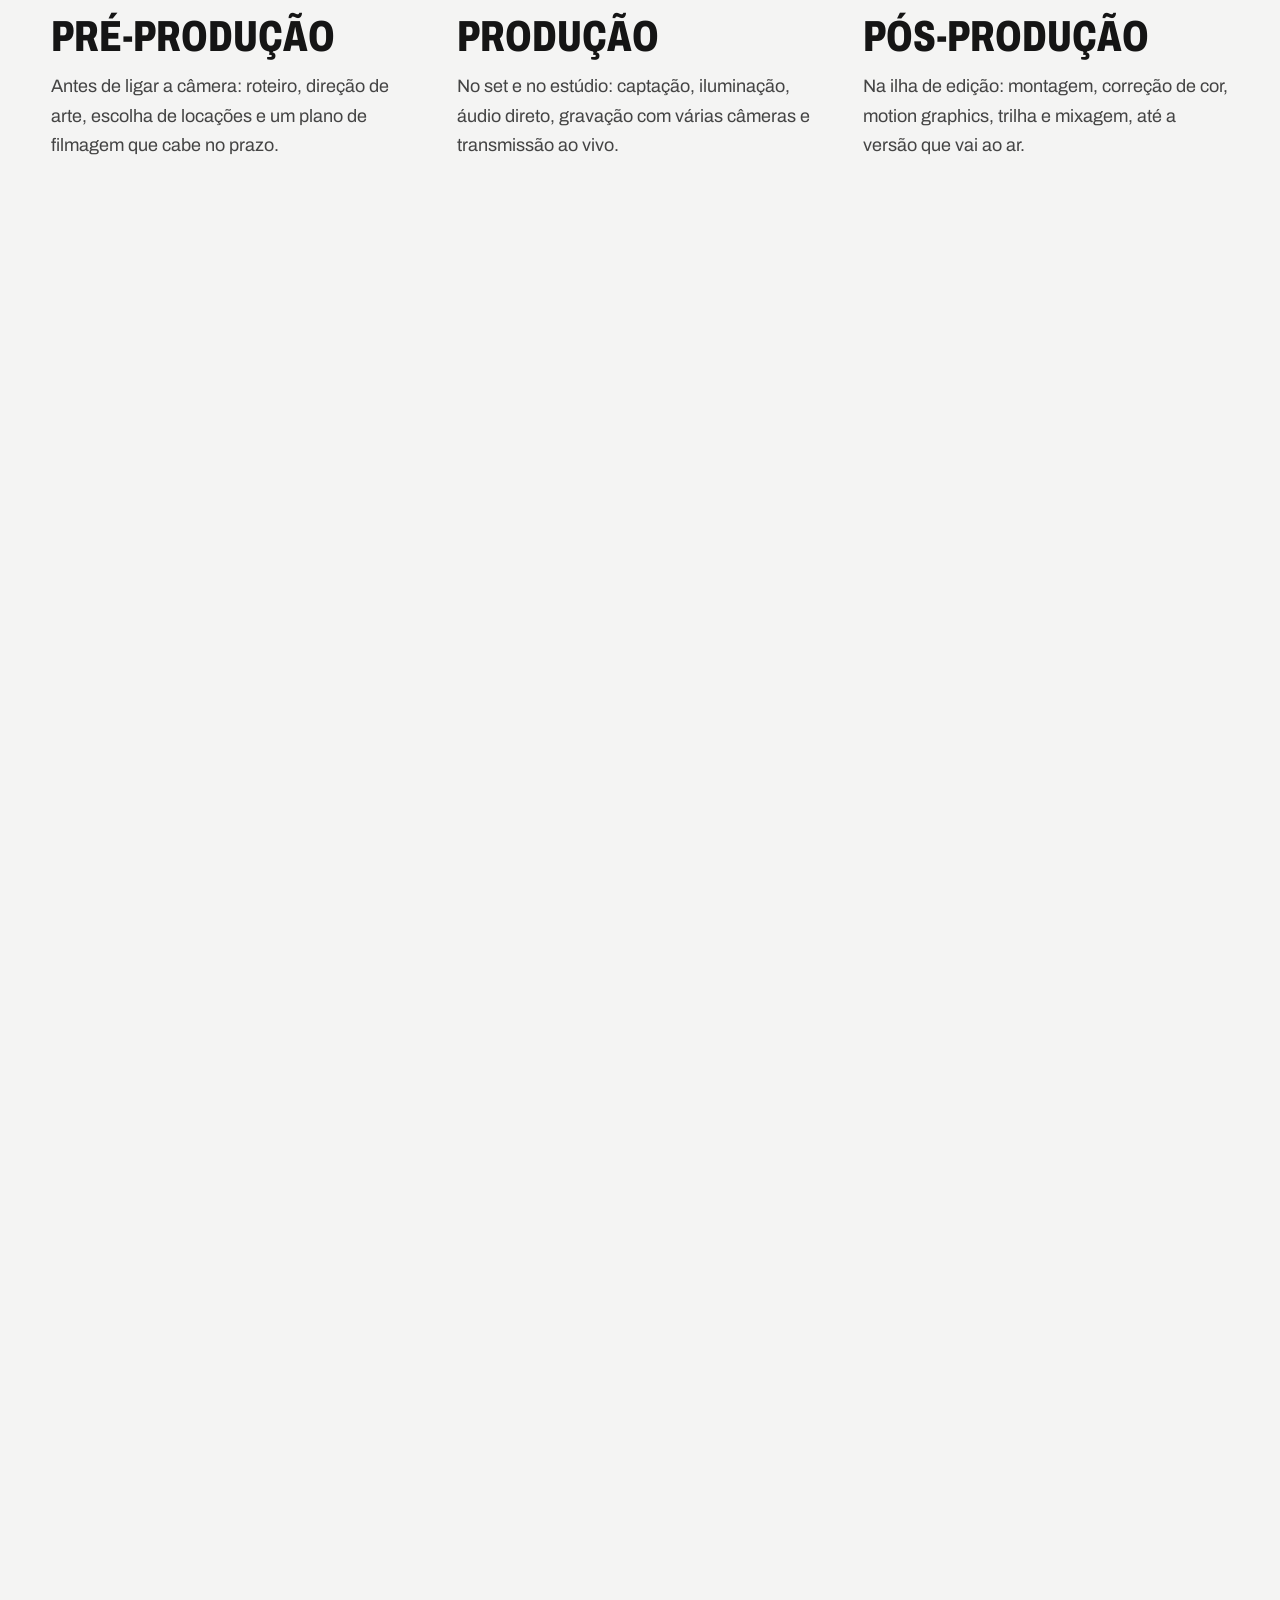
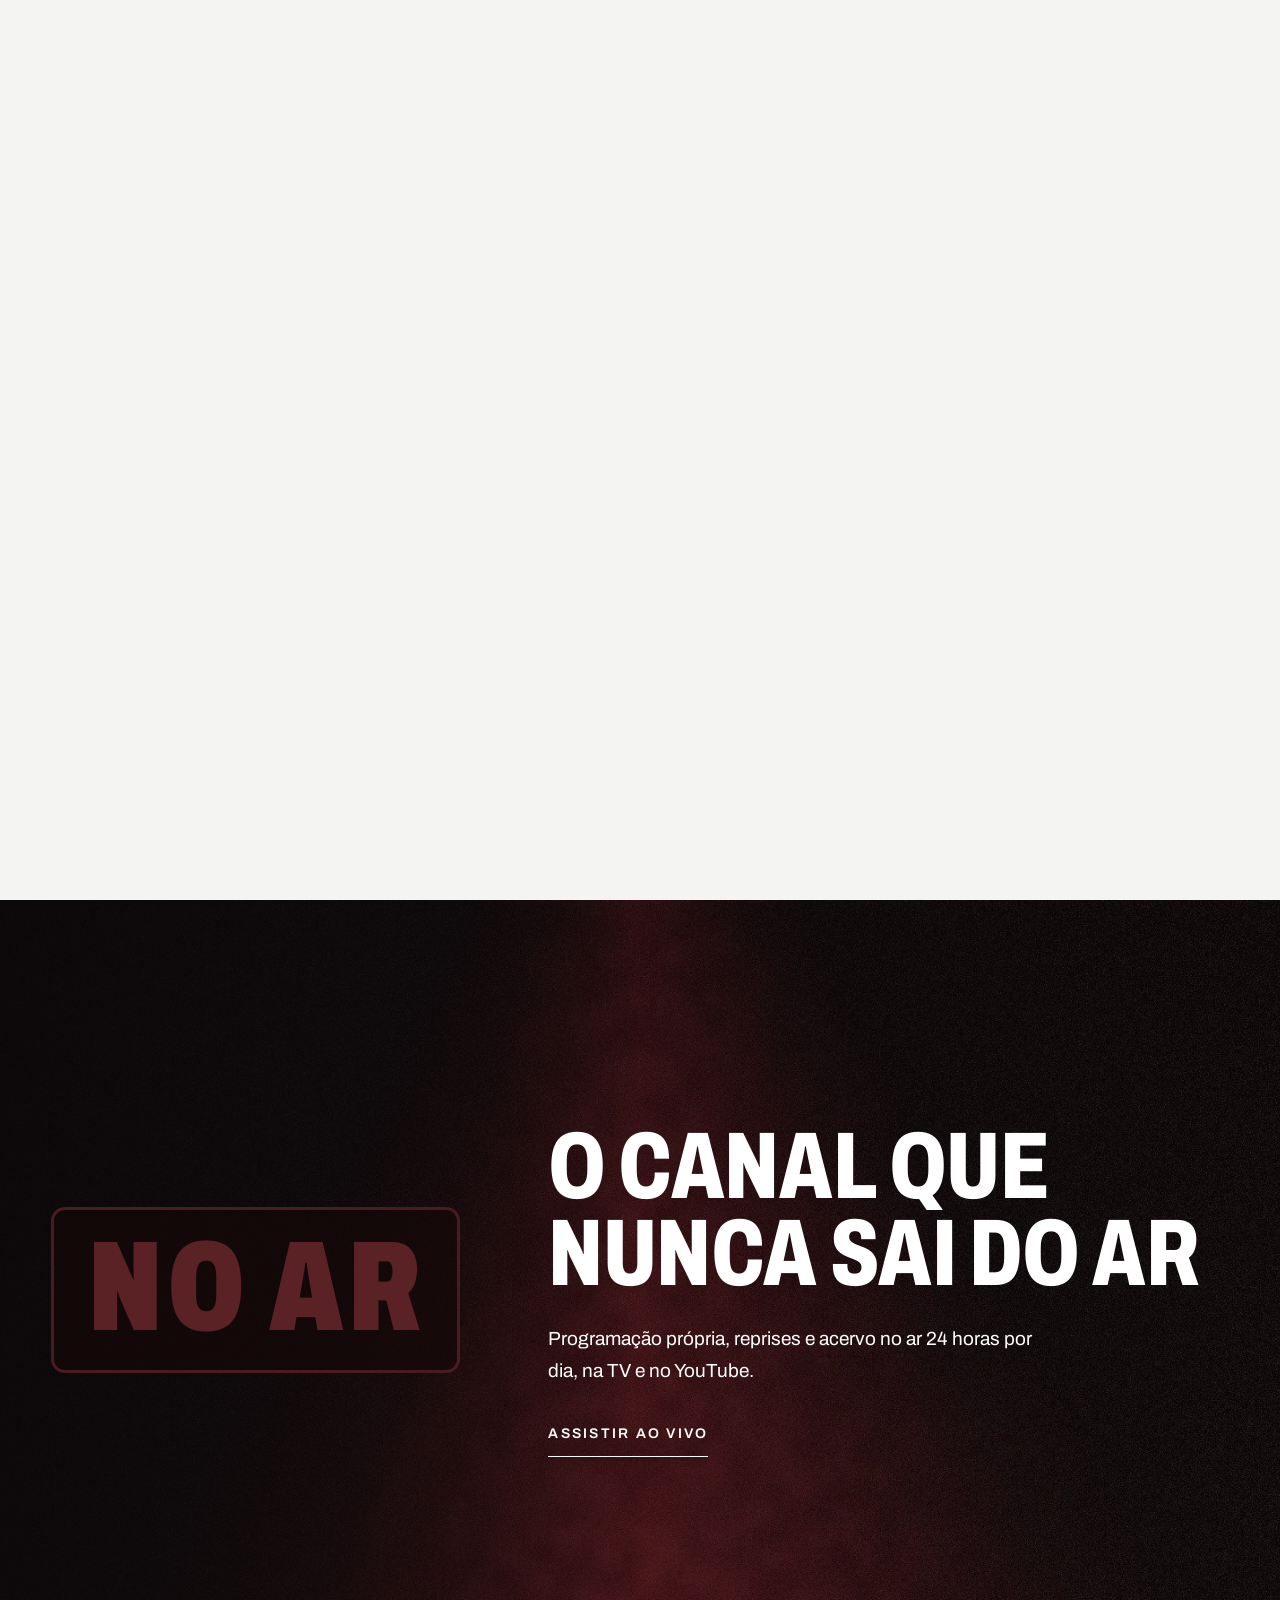
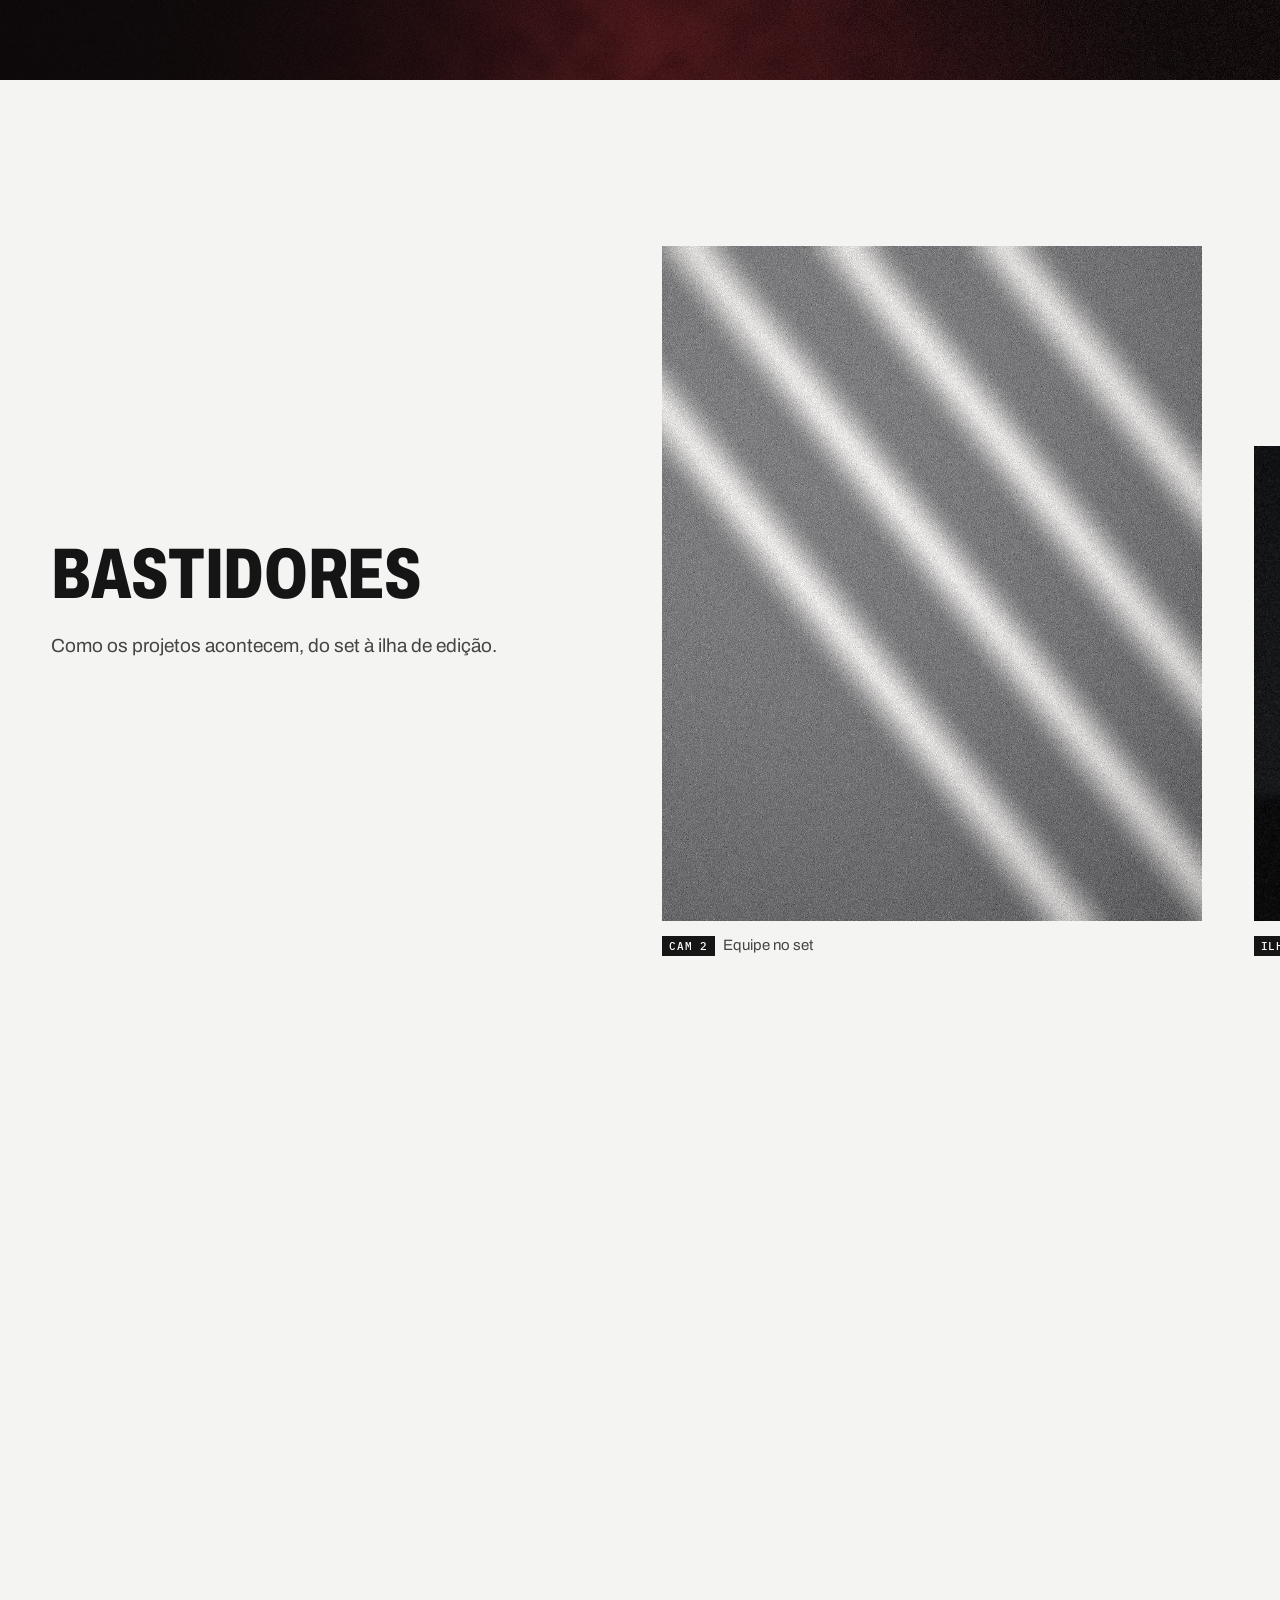
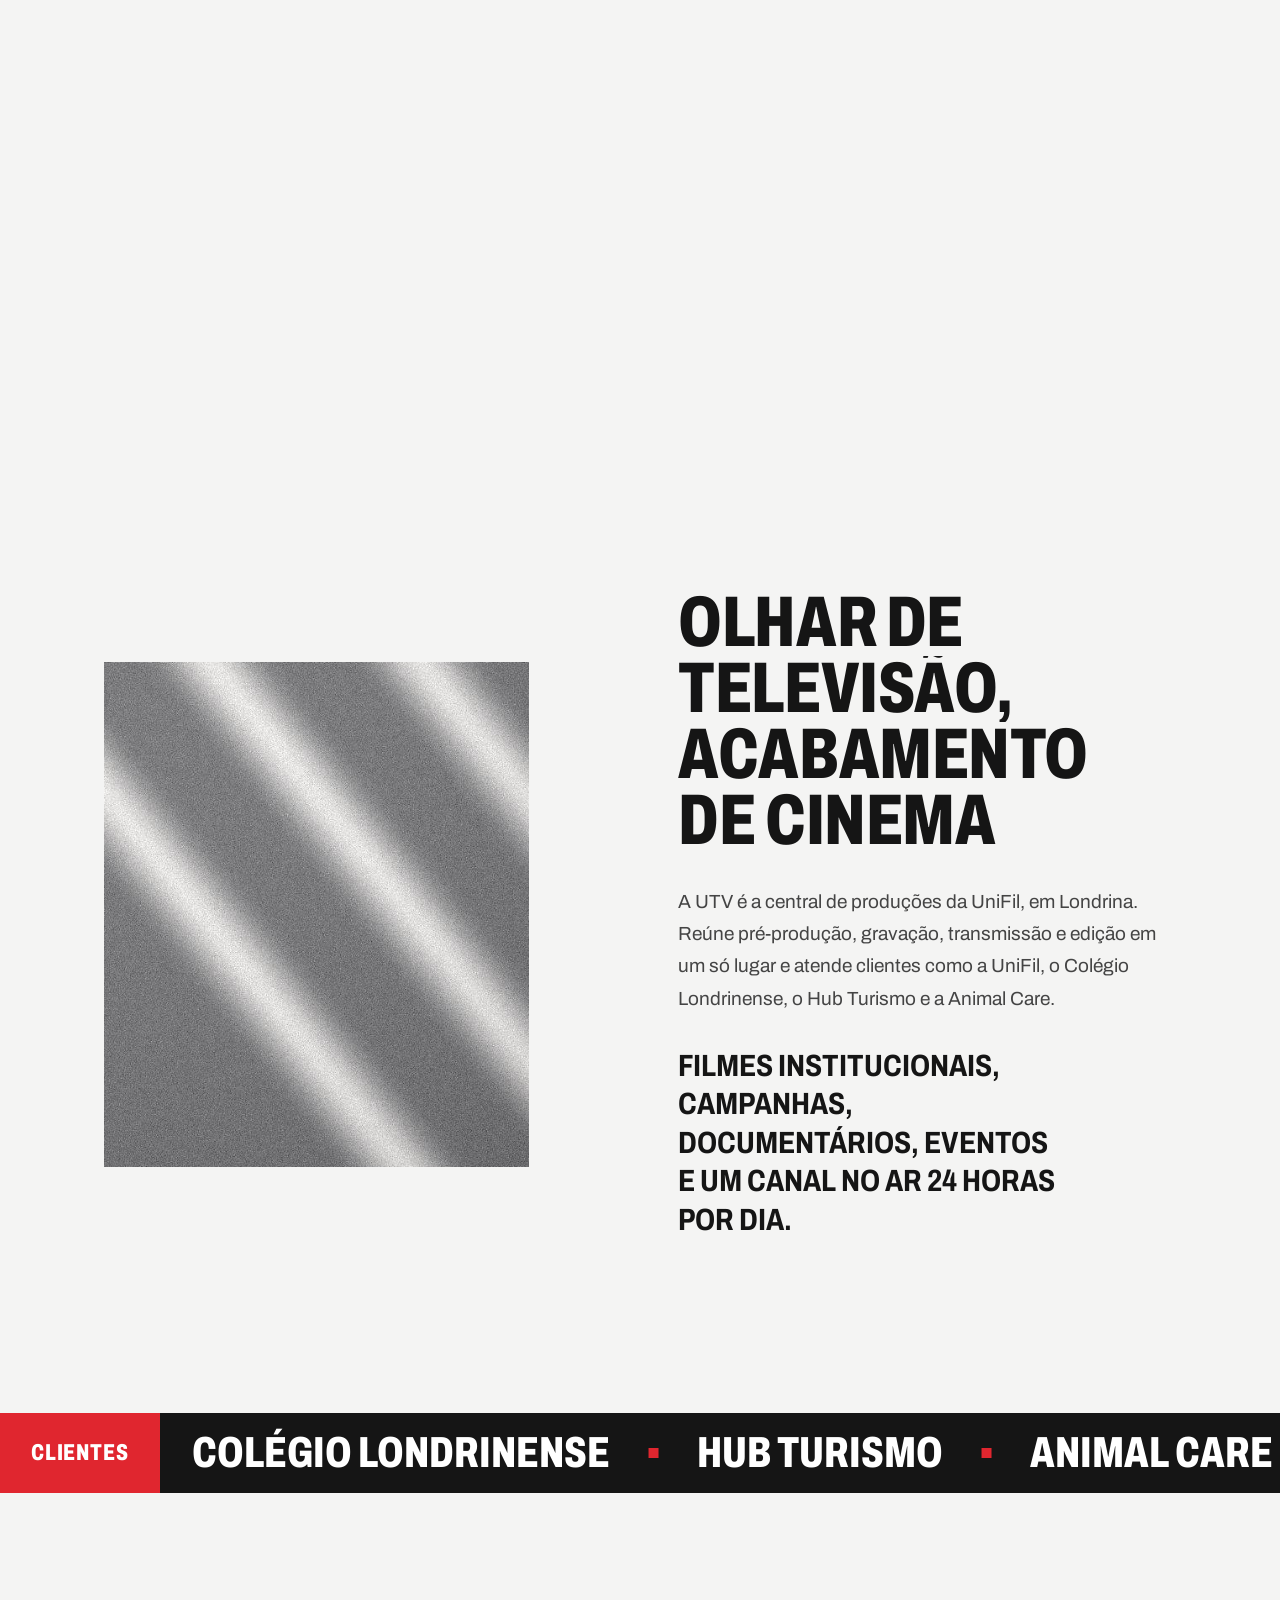
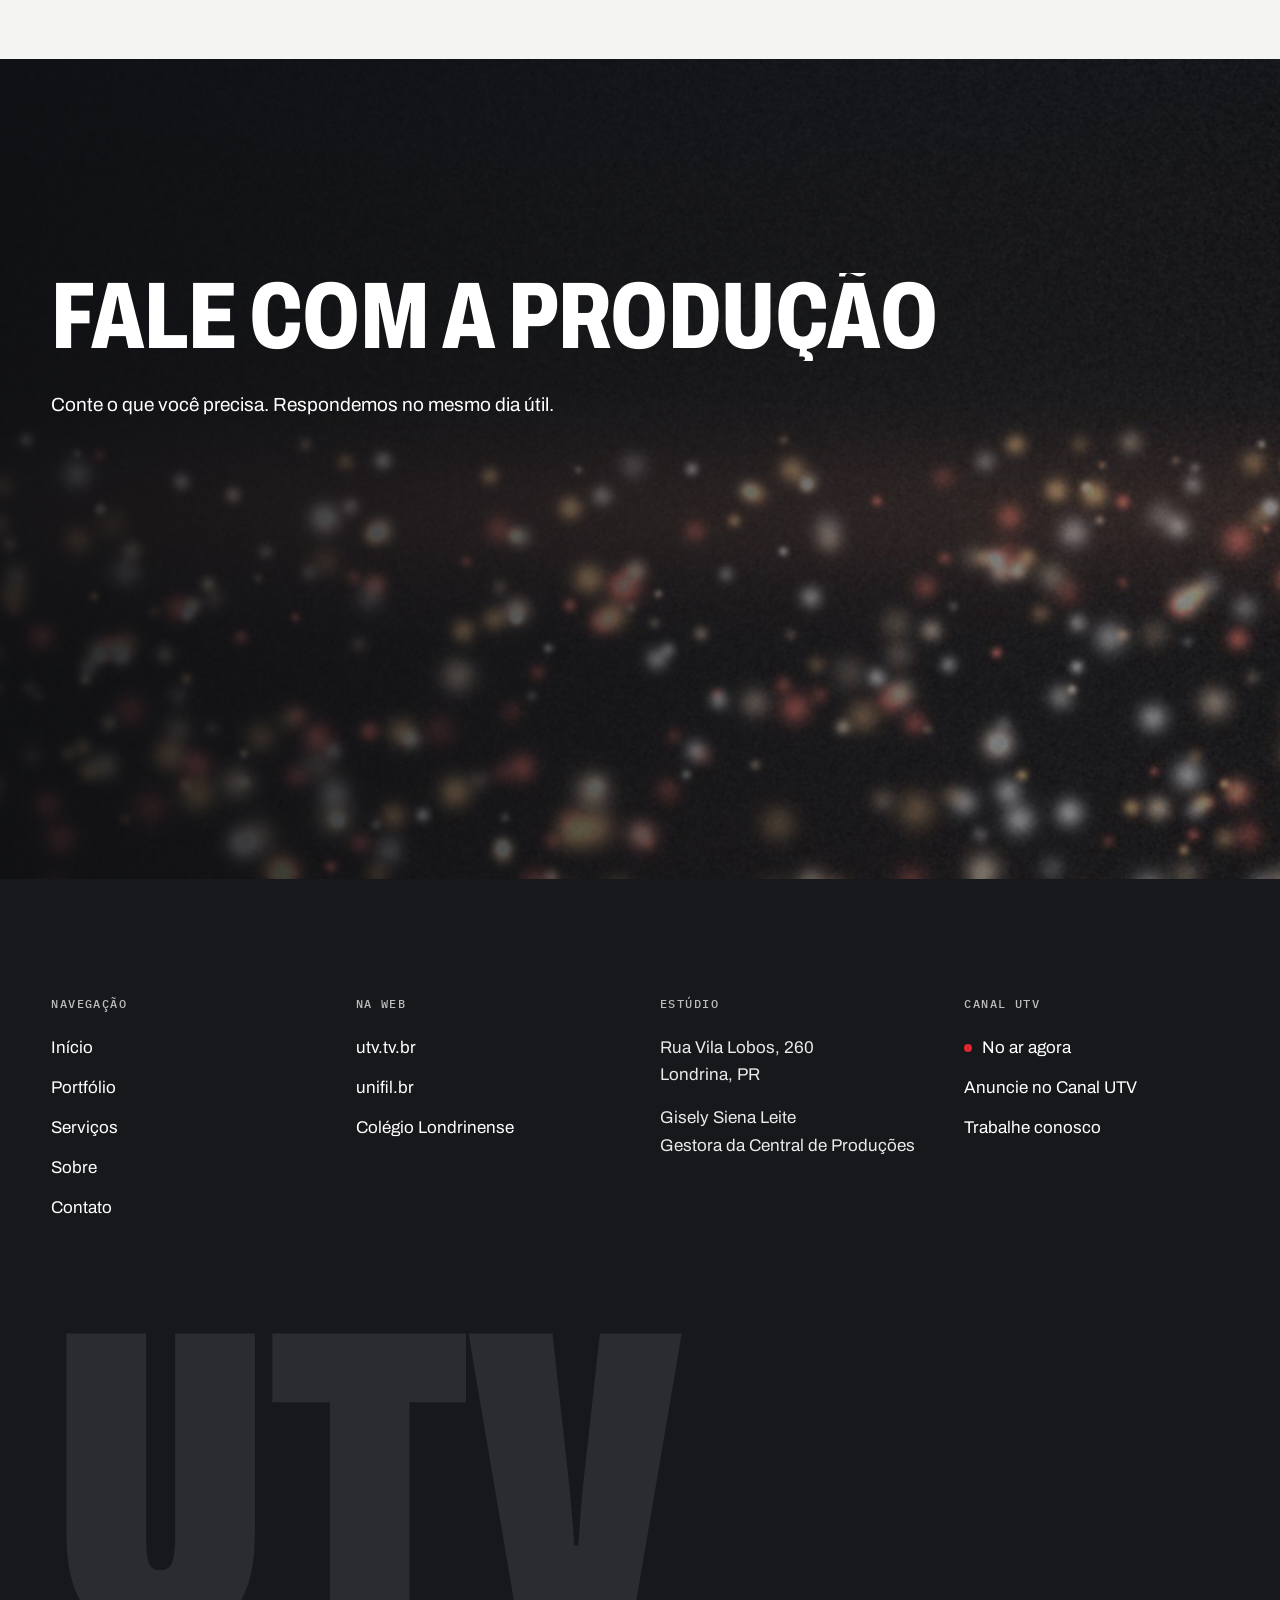
==== commit f6d830da: "Mostra aviso de rolagem quando a pessoa fica parada Co-Authored-By: Claude Sonnet 5.5 <noreply@anthr" ====
--- a/index.html
+++ b/index.html
@@ -15,6 +15,7 @@
 <body>
 
 <div class="progress" aria-hidden="true"></div>
+<div class="idle-hint" data-idle-hint aria-hidden="true"><span class="idle-hint__track"></span><span data-idle-text>Role para continuar</span></div>
 
 <header class="nav">
   <div class="wrap nav__inner">
